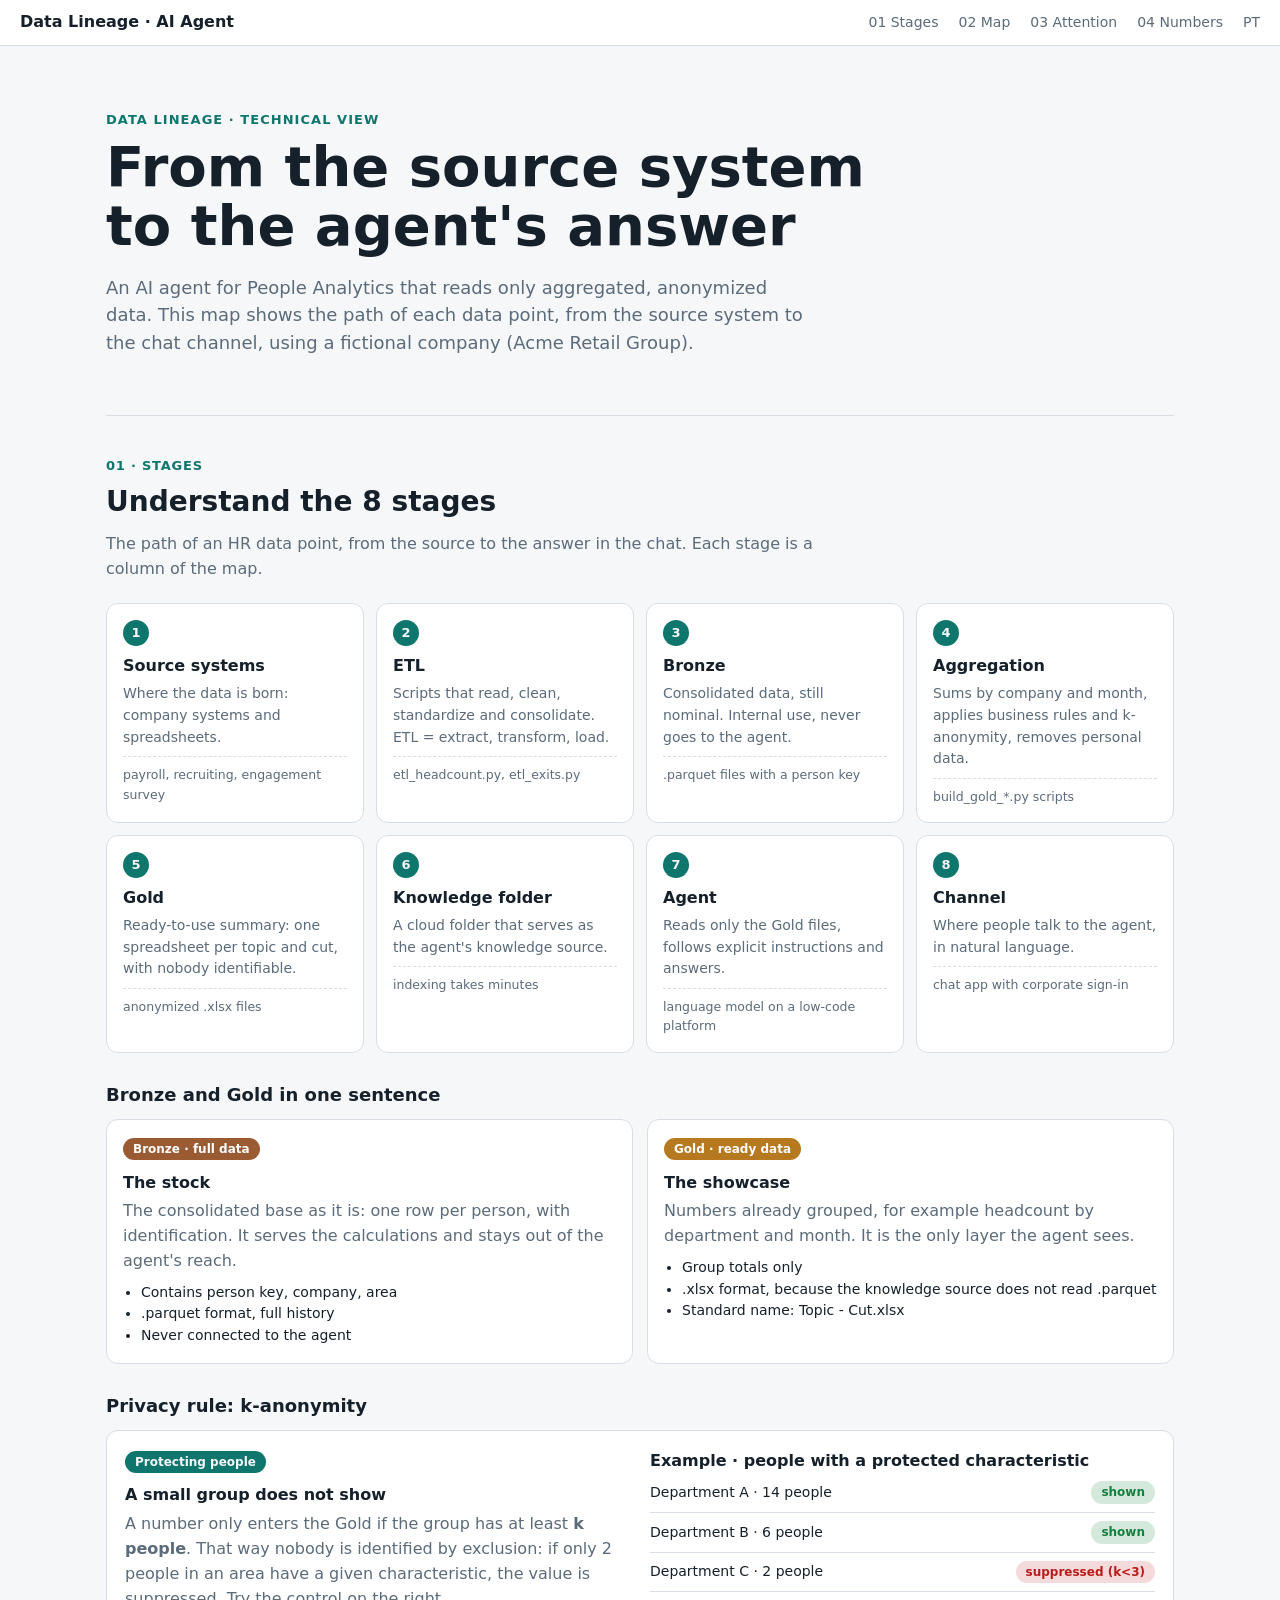
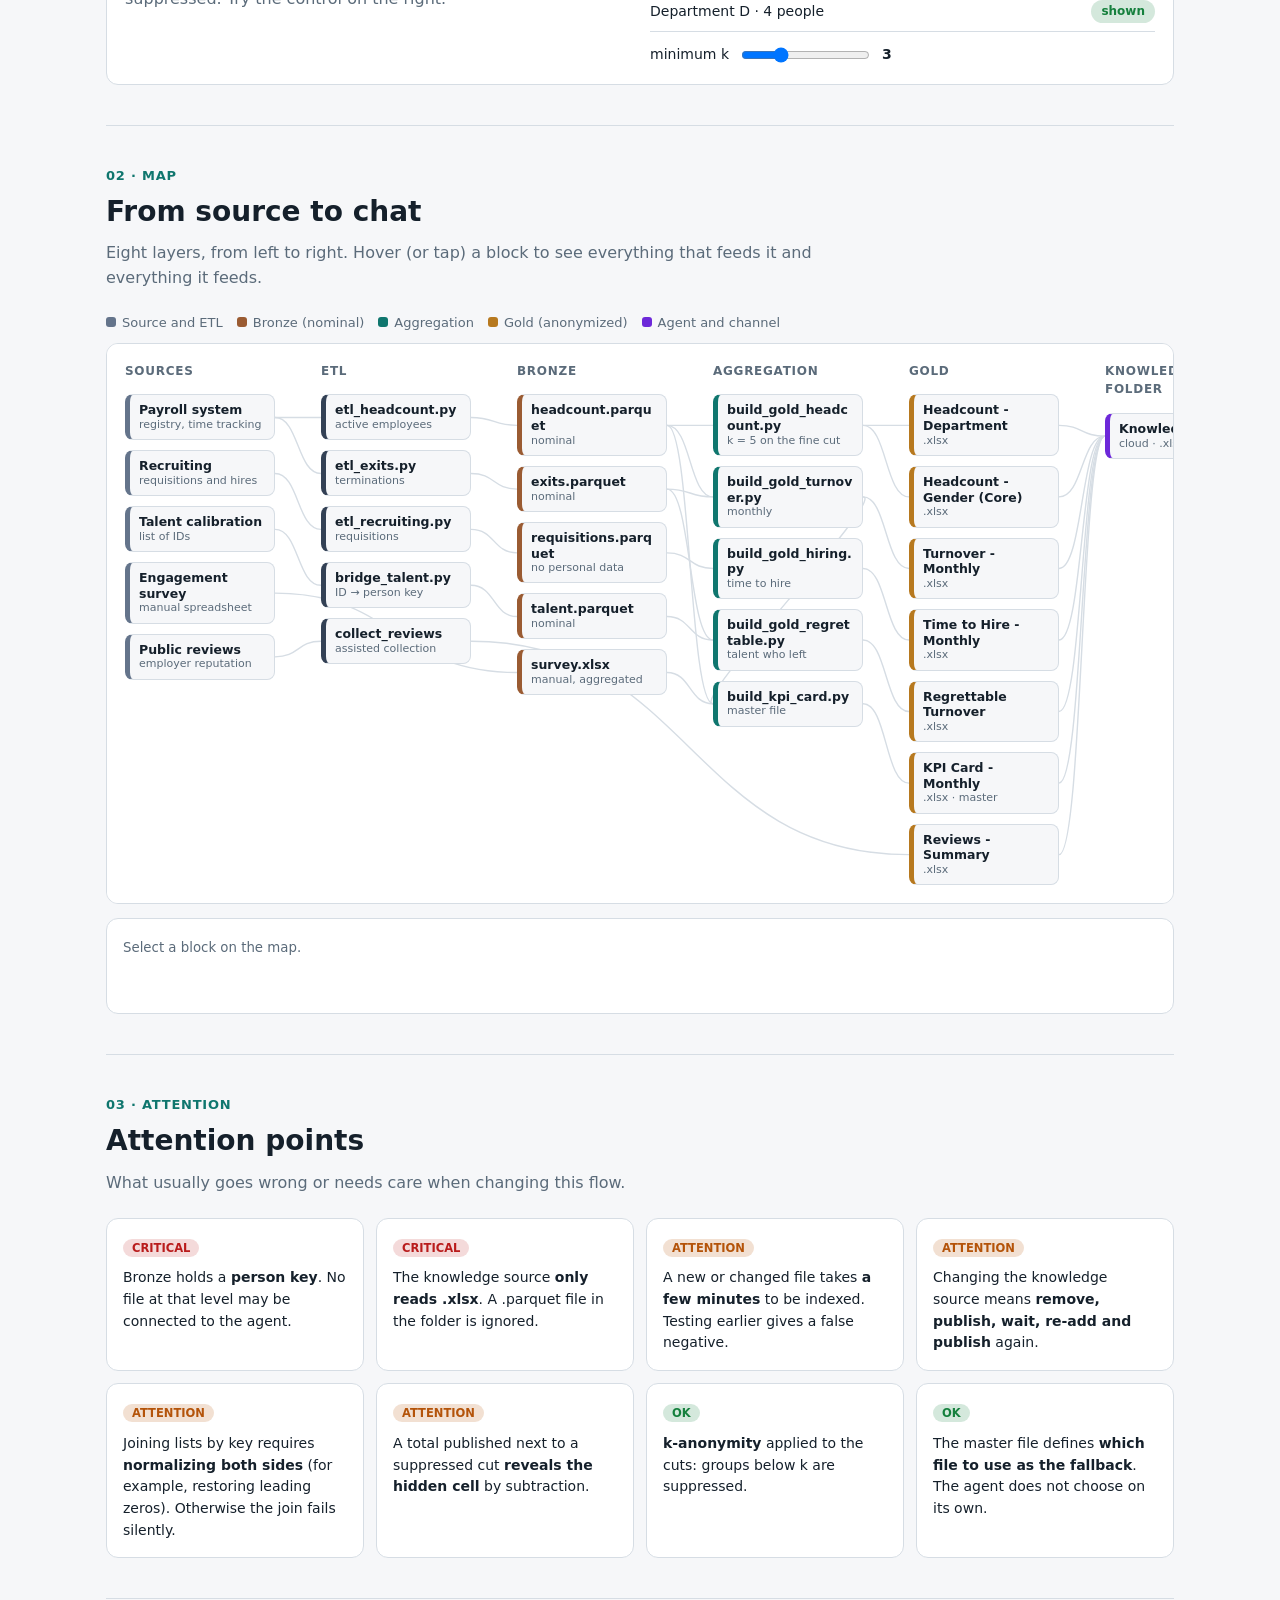
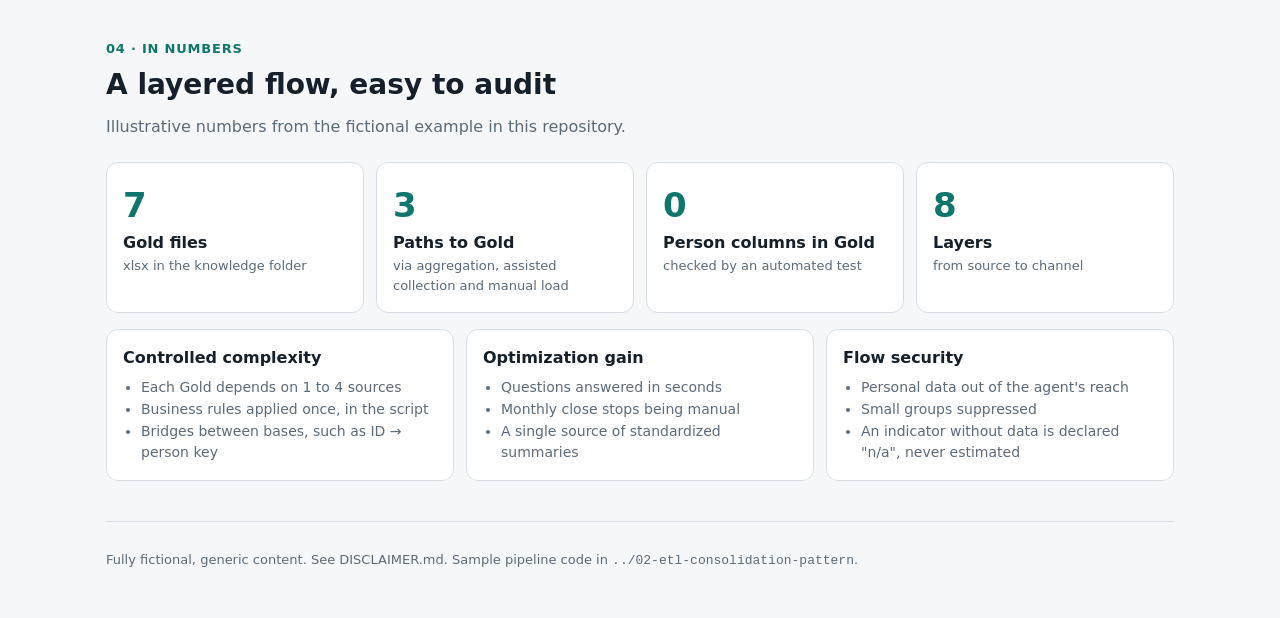
==== projects/01-ai-agent-data-lineage/index.html @ 73599c9f "Add English version: docs, map and code comments English becomes the primary language (README.md, in" ====
<!doctype html>
<html lang="en">
<head>
<meta charset="UTF-8">
<meta name="viewport" content="width=device-width,initial-scale=1">
<title>Data Lineage Map for an AI Agent</title>
<style>
:root{--bg:#f6f7f9;--fg:#15202b;--muted:#5b6b7a;--line:#d6dde4;--card:#fff;--accent:#0f766e;
--src:#64748b;--etl:#334155;--bronze:#9a5b32;--agg:#0f766e;--gold:#b7791f;--agent:#6d28d9;--warn:#b45309;--crit:#b91c1c;--ok:#15803d}
@media (prefers-color-scheme:dark){:root:not([data-theme=light]){--bg:#0e141b;--fg:#e6edf3;--muted:#9aa9b8;--line:#263341;--card:#151e28;--accent:#2dd4bf;
--src:#94a3b8;--etl:#cbd5e1;--bronze:#d9955f;--agg:#2dd4bf;--gold:#f0b84b;--agent:#a78bfa;--warn:#f59e0b;--crit:#f87171;--ok:#4ade80}}
*{box-sizing:border-box}
body{margin:0;background:var(--bg);color:var(--fg);font:16px/1.55 system-ui,-apple-system,"Segoe UI",Roboto,sans-serif}
a{color:var(--accent)}
nav{position:sticky;top:0;z-index:5;background:var(--card);border-bottom:1px solid var(--line);display:flex;gap:20px;align-items:center;padding:10px 20px;flex-wrap:wrap}
nav b{margin-right:auto}nav a{text-decoration:none;font-size:14px;color:var(--muted)}nav a:hover{color:var(--fg)}
.wrap{max-width:1100px;margin:0 auto;padding:0 16px}
header.cover{padding:64px 0 40px}
.kick{font-size:13px;letter-spacing:.08em;text-transform:uppercase;color:var(--accent);font-weight:600}
h1{font-size:clamp(34px,6vw,56px);line-height:1.05;margin:8px 0 14px}
.sub{max-width:62ch;color:var(--muted);font-size:18px}
section{padding:40px 0;border-top:1px solid var(--line)}
.label{font-size:13px;color:var(--accent);font-weight:600;letter-spacing:.06em;text-transform:uppercase}
h2{font-size:28px;margin:4px 0 8px}h3{font-size:18px;margin:28px 0 10px}
.intro{color:var(--muted);max-width:70ch;margin:0 0 22px}
.etapas{display:grid;grid-template-columns:repeat(auto-fit,minmax(230px,1fr));gap:12px}
.etp,.tier,.attn,.num,.pillar{background:var(--card);border:1px solid var(--line);border-radius:12px;padding:16px}
.etp .n{width:26px;height:26px;border-radius:50%;background:var(--accent);color:var(--bg);display:grid;place-items:center;font-weight:700;font-size:13px}
.etp h4{margin:8px 0 4px;font-size:16px}.etp p{margin:0 0 8px;font-size:14px;color:var(--muted)}
.ex{font-size:12.5px;color:var(--muted);border-top:1px dashed var(--line);padding-top:8px}
.duo{display:grid;grid-template-columns:repeat(auto-fit,minmax(300px,1fr));gap:14px}
.pill{display:inline-block;font-size:12px;font-weight:600;padding:2px 10px;border-radius:99px;color:#fff}
.bronze .pill{background:var(--bronze)}.gold .pill{background:var(--gold)}
.tier h4{margin:10px 0 4px}.tier p{margin:0 0 8px;color:var(--muted)}.tier ul{margin:0;padding-left:18px;font-size:14px}
.kanon{display:grid;grid-template-columns:repeat(auto-fit,minmax(280px,1fr));gap:20px;align-items:start;background:var(--card);border:1px solid var(--line);border-radius:12px;padding:18px}
.kdemo .r{display:flex;justify-content:space-between;align-items:center;padding:8px 0;border-bottom:1px solid var(--line);font-size:14px}
.chip{font-size:12px;font-weight:600;padding:2px 10px;border-radius:99px;background:color-mix(in srgb,var(--ok) 18%,transparent);color:var(--ok)}
.chip.no{background:color-mix(in srgb,var(--crit) 16%,transparent);color:var(--crit)}
.kdemo label{display:flex;gap:10px;align-items:center;font-size:14px;margin-top:12px}
.toolbar{display:flex;flex-wrap:wrap;gap:14px;align-items:center;font-size:13px;color:var(--muted);margin-bottom:10px}
.lg i{display:inline-block;width:10px;height:10px;border-radius:3px;margin-right:6px}
.scroller{overflow-x:auto;border:1px solid var(--line);border-radius:12px;background:var(--card)}
.stage{position:relative;display:flex;gap:46px;padding:18px;min-width:1560px}
#wires{position:absolute;left:0;top:0;pointer-events:none}
.col{position:relative;z-index:1;width:150px;display:flex;flex-direction:column;gap:10px}
.col h5{margin:0 0 4px;font-size:12px;letter-spacing:.06em;text-transform:uppercase;color:var(--muted)}
.node{all:unset;box-sizing:border-box;cursor:pointer;display:block;background:var(--bg);border:1.5px solid var(--line);border-left:5px solid var(--c,var(--src));border-radius:8px;padding:7px 9px;width:100%}
.node b{display:block;font-size:12.5px;line-height:1.25;word-break:break-word}
.node span{display:block;font-size:11px;color:var(--muted);line-height:1.3}
.node:focus-visible{outline:2px solid var(--accent)}
.node.src{--c:var(--src)}.node.etl{--c:var(--etl)}.node.bronze{--c:var(--bronze)}.node.agg,.node.gold{--c:var(--agg)}.node.gold{--c:var(--gold)}.node.agent{--c:var(--agent)}
.node.dim{opacity:.25}.node.on{border-color:var(--c);box-shadow:0 0 0 2px color-mix(in srgb,var(--c) 30%,transparent)}
.wire{fill:none;stroke:var(--line);stroke-width:1.4}
.wire.on{stroke:var(--accent);stroke-width:2.2}.wire.dim{opacity:.15}
#detail{margin-top:14px;background:var(--card);border:1px solid var(--line);border-radius:12px;padding:16px;min-height:96px}
#detail h4{margin:0 0 4px}#detail p{margin:0 0 6px;color:var(--muted)}#detail small{color:var(--muted)}
.grid-attn{display:grid;grid-template-columns:repeat(auto-fit,minmax(250px,1fr));gap:12px}
.tagpill{font-size:11.5px;font-weight:700;padding:2px 9px;border-radius:99px;text-transform:uppercase}
.critico{background:color-mix(in srgb,var(--crit) 16%,transparent);color:var(--crit)}
.atencao{background:color-mix(in srgb,var(--warn) 18%,transparent);color:var(--warn)}
.ok{background:color-mix(in srgb,var(--ok) 18%,transparent);color:var(--ok)}
.attn p{margin:8px 0 0;font-size:14px}
.nums{display:grid;grid-template-columns:repeat(auto-fit,minmax(180px,1fr));gap:12px;margin-bottom:16px}
.num .v{font-size:34px;font-weight:700;color:var(--accent)}.num .k{font-weight:600}.num .s{font-size:13px;color:var(--muted)}
.pillars{display:grid;grid-template-columns:repeat(auto-fit,minmax(260px,1fr));gap:12px}
.pillar h4{margin:0 0 6px}.pillar ul{margin:0;padding-left:18px;font-size:14px;color:var(--muted)}
footer{padding:28px 0 48px;color:var(--muted);font-size:13px;border-top:1px solid var(--line)}
</style>
</head>
<body>
<nav><b>Data Lineage · AI Agent</b><a href="#etapas">01 Stages</a><a href="#mapa">02 Map</a><a href="#atencao">03 Attention</a><a href="#numeros">04 Numbers</a><a href="index.pt-BR.html" hreflang="pt-BR">PT</a></nav>
<div class="wrap">
<header class="cover">
  <div class="kick">Data lineage · technical view</div>
  <h1>From the source system<br>to the agent's answer</h1>
  <p class="sub">An AI agent for People Analytics that reads only aggregated, anonymized data. This map shows the path of each data point, from the source system to the chat channel, using a fictional company (Acme Retail Group).</p>
</header>

<section id="etapas">
  <div class="label">01 · Stages</div>
  <h2>Understand the 8 stages</h2>
  <p class="intro">The path of an HR data point, from the source to the answer in the chat. Each stage is a column of the map.</p>
  <div class="etapas">
    <div class="etp"><div class="n">1</div><h4>Source systems</h4><p>Where the data is born: company systems and spreadsheets.</p><div class="ex">payroll, recruiting, engagement survey</div></div>
    <div class="etp"><div class="n">2</div><h4>ETL</h4><p>Scripts that read, clean, standardize and consolidate. ETL = extract, transform, load.</p><div class="ex">etl_headcount.py, etl_exits.py</div></div>
    <div class="etp"><div class="n">3</div><h4>Bronze</h4><p>Consolidated data, still nominal. Internal use, never goes to the agent.</p><div class="ex">.parquet files with a person key</div></div>
    <div class="etp"><div class="n">4</div><h4>Aggregation</h4><p>Sums by company and month, applies business rules and k-anonymity, removes personal data.</p><div class="ex">build_gold_*.py scripts</div></div>
    <div class="etp"><div class="n">5</div><h4>Gold</h4><p>Ready-to-use summary: one spreadsheet per topic and cut, with nobody identifiable.</p><div class="ex">anonymized .xlsx files</div></div>
    <div class="etp"><div class="n">6</div><h4>Knowledge folder</h4><p>A cloud folder that serves as the agent's knowledge source.</p><div class="ex">indexing takes minutes</div></div>
    <div class="etp"><div class="n">7</div><h4>Agent</h4><p>Reads only the Gold files, follows explicit instructions and answers.</p><div class="ex">language model on a low-code platform</div></div>
    <div class="etp"><div class="n">8</div><h4>Channel</h4><p>Where people talk to the agent, in natural language.</p><div class="ex">chat app with corporate sign-in</div></div>
  </div>

  <h3>Bronze and Gold in one sentence</h3>
  <div class="duo">
    <div class="tier bronze"><span class="pill">Bronze · full data</span><h4>The stock</h4><p>The consolidated base as it is: one row per person, with identification. It serves the calculations and stays out of the agent's reach.</p><ul><li>Contains person key, company, area</li><li>.parquet format, full history</li><li>Never connected to the agent</li></ul></div>
    <div class="tier gold"><span class="pill">Gold · ready data</span><h4>The showcase</h4><p>Numbers already grouped, for example headcount by department and month. It is the only layer the agent sees.</p><ul><li>Group totals only</li><li>.xlsx format, because the knowledge source does not read .parquet</li><li>Standard name: Topic - Cut.xlsx</li></ul></div>
  </div>

  <h3>Privacy rule: k-anonymity</h3>
  <div class="kanon">
    <div><span class="pill" style="background:var(--accent);color:var(--bg)">Protecting people</span><h4 style="margin:10px 0 4px">A small group does not show</h4>
      <p style="margin:0;color:var(--muted)">A number only enters the Gold if the group has at least <b>k people</b>. That way nobody is identified by exclusion: if only 2 people in an area have a given characteristic, the value is suppressed. Try the control on the right.</p></div>
    <div class="kdemo" id="kdemo"></div>
  </div>
</section>

<section id="mapa">
  <div class="label">02 · Map</div>
  <h2>From source to chat</h2>
  <p class="intro">Eight layers, from left to right. Hover (or tap) a block to see everything that feeds it and everything it feeds.</p>
  <div class="toolbar">
    <span class="lg"><i style="background:var(--src)"></i>Source and ETL</span>
    <span class="lg"><i style="background:var(--bronze)"></i>Bronze (nominal)</span>
    <span class="lg"><i style="background:var(--agg)"></i>Aggregation</span>
    <span class="lg"><i style="background:var(--gold)"></i>Gold (anonymized)</span>
    <span class="lg"><i style="background:var(--agent)"></i>Agent and channel</span>
  </div>
  <div class="scroller"><div class="stage" id="stage"><svg id="wires"></svg></div></div>
  <div id="detail"><small>Select a block on the map.</small></div>
</section>

<section id="atencao">
  <div class="label">03 · Attention</div>
  <h2>Attention points</h2>
  <p class="intro">What usually goes wrong or needs care when changing this flow.</p>
  <div class="grid-attn">
    <div class="attn"><span class="tagpill critico">Critical</span><p>Bronze holds a <b>person key</b>. No file at that level may be connected to the agent.</p></div>
    <div class="attn"><span class="tagpill critico">Critical</span><p>The knowledge source <b>only reads .xlsx</b>. A .parquet file in the folder is ignored.</p></div>
    <div class="attn"><span class="tagpill atencao">Attention</span><p>A new or changed file takes <b>a few minutes</b> to be indexed. Testing earlier gives a false negative.</p></div>
    <div class="attn"><span class="tagpill atencao">Attention</span><p>Changing the knowledge source means <b>remove, publish, wait, re-add and publish</b> again.</p></div>
    <div class="attn"><span class="tagpill atencao">Attention</span><p>Joining lists by key requires <b>normalizing both sides</b> (for example, restoring leading zeros). Otherwise the join fails silently.</p></div>
    <div class="attn"><span class="tagpill atencao">Attention</span><p>A total published next to a suppressed cut <b>reveals the hidden cell</b> by subtraction.</p></div>
    <div class="attn"><span class="tagpill ok">OK</span><p><b>k-anonymity</b> applied to the cuts: groups below k are suppressed.</p></div>
    <div class="attn"><span class="tagpill ok">OK</span><p>The master file defines <b>which file to use as the fallback</b>. The agent does not choose on its own.</p></div>
  </div>
</section>

<section id="numeros">
  <div class="label">04 · In numbers</div>
  <h2>A layered flow, easy to audit</h2>
  <p class="intro">Illustrative numbers from the fictional example in this repository.</p>
  <div class="nums">
    <div class="num"><div class="v">7</div><div class="k">Gold files</div><div class="s">xlsx in the knowledge folder</div></div>
    <div class="num"><div class="v">3</div><div class="k">Paths to Gold</div><div class="s">via aggregation, assisted collection and manual load</div></div>
    <div class="num"><div class="v">0</div><div class="k">Person columns in Gold</div><div class="s">checked by an automated test</div></div>
    <div class="num"><div class="v">8</div><div class="k">Layers</div><div class="s">from source to channel</div></div>
  </div>
  <div class="pillars">
    <div class="pillar"><h4>Controlled complexity</h4><ul><li>Each Gold depends on 1 to 4 sources</li><li>Business rules applied once, in the script</li><li>Bridges between bases, such as ID → person key</li></ul></div>
    <div class="pillar"><h4>Optimization gain</h4><ul><li>Questions answered in seconds</li><li>Monthly close stops being manual</li><li>A single source of standardized summaries</li></ul></div>
    <div class="pillar"><h4>Flow security</h4><ul><li>Personal data out of the agent's reach</li><li>Small groups suppressed</li><li>An indicator without data is declared "n/a", never estimated</li></ul></div>
  </div>
</section>

<footer>Fully fictional, generic content. See DISCLAIMER.md. Sample pipeline code in <code>../02-etl-consolidation-pattern</code>.</footer>
</div>

<script>
const DATA={
cols:["Sources","ETL","Bronze","Aggregation","Gold","Knowledge folder","Agent","Channel"],
nodes:[
{id:"payroll",col:0,kind:"src",title:"Payroll system",sub:"registry, time tracking",detail:"Employee registry and time tracking for the group's companies. Source of headcount and terminations."},
{id:"ats",col:0,kind:"src",title:"Recruiting",sub:"requisitions and hires",detail:"Requisition system. Origin of time to hire and internal movement."},
{id:"talent",col:0,kind:"src",title:"Talent calibration",sub:"list of IDs",detail:"List of high-performing people. It only carries the employee ID, with no person key, which requires a bridge."},
{id:"survey",col:0,kind:"src",title:"Engagement survey",sub:"manual spreadsheet",detail:"Result per wave, filled in by hand. Not automated yet; it enters as it is."},
{id:"reviews",col:0,kind:"src",title:"Public reviews",sub:"employer reputation",detail:"Public ratings and comments about the employer, collected monthly."},
{id:"e_hc",col:1,kind:"etl",title:"etl_headcount.py",sub:"active employees",detail:"Consolidates the monthly employee bases, normalizes text and keys, removes duplicates."},
{id:"e_ex",col:1,kind:"etl",title:"etl_exits.py",sub:"terminations",detail:"Consolidates cumulative termination reports. Deduplicates by person and date."},
{id:"e_rq",col:1,kind:"etl",title:"etl_recruiting.py",sub:"requisitions",detail:"Consolidates requisitions and calculates days between opening and closing."},
{id:"e_tl",col:1,kind:"etl",title:"bridge_talent.py",sub:"ID → person key",detail:"Links the talent list to the registry by employee ID. Records how many IDs had no match."},
{id:"e_rev",col:1,kind:"etl",title:"collect_reviews",sub:"assisted collection",detail:"Automated monthly collection of public reviews. Writes straight to Gold, since the data is already aggregated."},
{id:"b_hc",col:2,kind:"bronze",title:"headcount.parquet",sub:"nominal",detail:"One row per person and month. Contains a person key. Never connected to the agent."},
{id:"b_ex",col:2,kind:"bronze",title:"exits.parquet",sub:"nominal",detail:"One row per termination, with initiative (own or company's) and reason."},
{id:"b_rq",col:2,kind:"bronze",title:"requisitions.parquet",sub:"no personal data",detail:"One row per requisition, with opening and closing dates."},
{id:"b_tl",col:2,kind:"bronze",title:"talent.parquet",sub:"nominal",detail:"Talent list already linked to the person key by the bridge."},
{id:"b_sv",col:2,kind:"bronze",title:"survey.xlsx",sub:"manual, aggregated",detail:"Engagement spreadsheet by company and wave. No ETL: it is filled in and checked manually."},
{id:"a_hc",col:3,kind:"agg",title:"build_gold_headcount.py",sub:"k = 5 on the fine cut",detail:"Aggregates headcount by company and department and by gender. Applies k-anonymity."},
{id:"a_to",col:3,kind:"agg",title:"build_gold_turnover.py",sub:"monthly",detail:"Calculates voluntary and involuntary terminations per month, with headcount as the denominator."},
{id:"a_rq",col:3,kind:"agg",title:"build_gold_hiring.py",sub:"time to hire",detail:"Average days per calendar month of requisition closing."},
{id:"a_rt",col:3,kind:"agg",title:"build_gold_regrettable.py",sub:"talent who left",detail:"Voluntary exits of people on the talent list, over total voluntary exits."},
{id:"a_kpi",col:3,kind:"agg",title:"build_kpi_card.py",sub:"master file",detail:"Joins the indicators into a monthly card per company. An indicator without a source comes out as n/a."},
{id:"g_hc",col:4,kind:"gold",title:"Headcount - Department",sub:".xlsx",detail:"Headcount by month, company and department, with a suppression flag."},
{id:"g_gd",col:4,kind:"gold",title:"Headcount - Gender (Core)",sub:".xlsx",detail:"Percentage of women, core contracts only. It exists so the agent never uses the generic file for this question."},
{id:"g_to",col:4,kind:"gold",title:"Turnover - Monthly",sub:".xlsx",detail:"Monthly turnover per company. Months with few terminations are suppressed."},
{id:"g_tth",col:4,kind:"gold",title:"Time to Hire - Monthly",sub:".xlsx",detail:"Average days to close requisitions, by closing month."},
{id:"g_rt",col:4,kind:"gold",title:"Regrettable Turnover",sub:".xlsx",detail:"Percentage of voluntary exits that were talent."},
{id:"g_kpi",col:4,kind:"gold",title:"KPI Card - Monthly",sub:".xlsx · master",detail:"Indicator card per company. It is the file that answers 'what is this month's indicator'."},
{id:"g_rv",col:4,kind:"gold",title:"Reviews - Summary",sub:".xlsx",detail:"Summary of public reviews by month."},
{id:"ks",col:5,kind:"agent",title:"Knowledge folder",sub:"cloud · .xlsx only",detail:"Folder where the Gold files are published. Indexing is not instant."},
{id:"ag",col:6,kind:"agent",title:"Analytics assistant",sub:"reads Gold only",detail:"Follows explicit instructions: never estimate, never use market benchmarks to fill a gap, always declare 'not available'."},
{id:"ch",col:7,kind:"agent",title:"Chat app",sub:"corporate sign-in",detail:"Conversation channel. Access restricted to people with a sign-in and permission."}
],
edges:[["payroll","e_hc"],["payroll","e_ex"],["ats","e_rq"],["talent","e_tl"],["reviews","e_rev"],["survey","b_sv"],
["e_hc","b_hc"],["e_ex","b_ex"],["e_rq","b_rq"],["e_tl","b_tl"],["e_rev","g_rv"],
["b_hc","a_hc"],["b_hc","a_to"],["b_ex","a_to"],["b_rq","a_rq"],["b_ex","a_rt"],["b_tl","a_rt"],
["b_hc","a_kpi"],["b_sv","a_kpi"],["a_to","a_kpi"],
["a_hc","g_hc"],["a_hc","g_gd"],["a_to","g_to"],["a_rq","g_tth"],["a_rt","g_rt"],["a_kpi","g_kpi"],
["g_hc","ks"],["g_gd","ks"],["g_to","ks"],["g_tth","ks"],["g_rt","ks"],["g_kpi","ks"],["g_rv","ks"],
["ks","ag"],["ag","ch"]]
};
const KIND={src:"Source",etl:"ETL",bronze:"Bronze",agg:"Aggregation",gold:"Gold",agent:"Agent and channel"};
const T={none:"none",from:"Receives from:",feeds:"Feeds:",select:"Select a block on the map.",
  shown:"shown",hidden:"suppressed (k<",demoTitle:"Example · people with a protected characteristic",
  minK:"minimum k",group:"Department",people:"people"};
const stage=document.getElementById("stage"),svg=document.getElementById("wires"),detail=document.getElementById("detail");
const byId=Object.fromEntries(DATA.nodes.map(n=>[n.id,n]));
const up={},down={};
DATA.edges.forEach(([a,b])=>{(down[a]=down[a]||[]).push(b);(up[b]=up[b]||[]).push(a)});
let pinned=null;

function chain(id){const seen=new Set([id]);
  const walk=(map,s)=>(map[s]||[]).forEach(t=>{if(!seen.has(t)){seen.add(t);walk(map,t)}});
  walk(up,id);walk(down,id);return seen}

function build(){
  DATA.cols.forEach((c,i)=>{
    const col=document.createElement("div");col.className="col";
    col.innerHTML="<h5>"+c+"</h5>";
    DATA.nodes.filter(n=>n.col===i).forEach(n=>{
      const b=document.createElement("button");b.className="node "+n.kind;b.dataset.id=n.id;
      b.innerHTML="<b>"+n.title+"</b><span>"+n.sub+"</span>";
      b.addEventListener("mouseenter",()=>{if(!pinned)focus(n.id)});
      b.addEventListener("mouseleave",()=>{if(!pinned)clear()});
      b.addEventListener("click",()=>{pinned=(pinned===n.id)?null:n.id;pinned?focus(n.id):clear()});
      col.appendChild(b)});
    stage.appendChild(col)});
  wire();requestAnimationFrame(wire);window.addEventListener("load",wire);setTimeout(wire,250)}

function el(id){return stage.querySelector('[data-id="'+id+'"]')}

function wire(){
  svg.innerHTML="";const sr=stage.getBoundingClientRect();
  svg.setAttribute("width",stage.scrollWidth);svg.setAttribute("height",stage.scrollHeight);
  DATA.edges.forEach(([a,b])=>{
    const A=el(a).getBoundingClientRect(),B=el(b).getBoundingClientRect();
    const x1=A.right-sr.left,y1=A.top+A.height/2-sr.top,x2=B.left-sr.left,y2=B.top+B.height/2-sr.top;
    const dx=Math.max(24,(x2-x1)/2);
    const p=document.createElementNS("http://www.w3.org/2000/svg","path");
    p.setAttribute("d","M"+x1+" "+y1+" C"+(x1+dx)+" "+y1+" "+(x2-dx)+" "+y2+" "+x2+" "+y2);
    p.setAttribute("class","wire");p.dataset.a=a;p.dataset.b=b;svg.appendChild(p)})}

function focus(id){
  const s=chain(id);
  stage.querySelectorAll(".node").forEach(n=>{const on=s.has(n.dataset.id);n.classList.toggle("on",on);n.classList.toggle("dim",!on)});
  svg.querySelectorAll(".wire").forEach(w=>{const on=s.has(w.dataset.a)&&s.has(w.dataset.b);w.classList.toggle("on",on);w.classList.toggle("dim",!on)});
  const n=byId[id],names=l=>(l||[]).map(x=>byId[x].title).join(", ")||T.none;
  detail.innerHTML="<h4>"+n.title+" <small>· "+KIND[n.kind]+"</small></h4><p>"+n.detail+"</p><small><b>"+T.from+"</b> "+names(up[id])+" &nbsp;·&nbsp; <b>"+T.feeds+"</b> "+names(down[id])+"</small>"}

function clear(){
  stage.querySelectorAll(".node").forEach(n=>n.classList.remove("on","dim"));
  svg.querySelectorAll(".wire").forEach(w=>w.classList.remove("on","dim"));
  detail.innerHTML="<small>"+T.select+"</small>"}

/* k-anonymity demo */
const GROUPS=[["A",14],["B",6],["C",2],["D",4]];
function kdemo(){
  const box=document.getElementById("kdemo");
  box.innerHTML="<b>"+T.demoTitle+"</b>"+
   GROUPS.map(([g,n],i)=>'<div class="r"><span>'+T.group+" "+g+" · "+n+" "+T.people+'</span><span class="chip" id="kc'+i+'"></span></div>').join("")+
   '<label>'+T.minK+' <input type="range" id="kr" min="1" max="8" value="3"><b id="kv">3</b></label>';
  const upd=()=>{const k=+document.getElementById("kr").value;document.getElementById("kv").textContent=k;
    GROUPS.forEach(([g,n],i)=>{const c=document.getElementById("kc"+i);const ok=n>=k;c.textContent=ok?T.shown:T.hidden+k+")";c.className="chip"+(ok?"":" no")})};
  document.getElementById("kr").addEventListener("input",upd);upd()}

build();kdemo();
let rt;window.addEventListener("resize",()=>{clearTimeout(rt);rt=setTimeout(wire,120)});
</script>
</body>
</html>
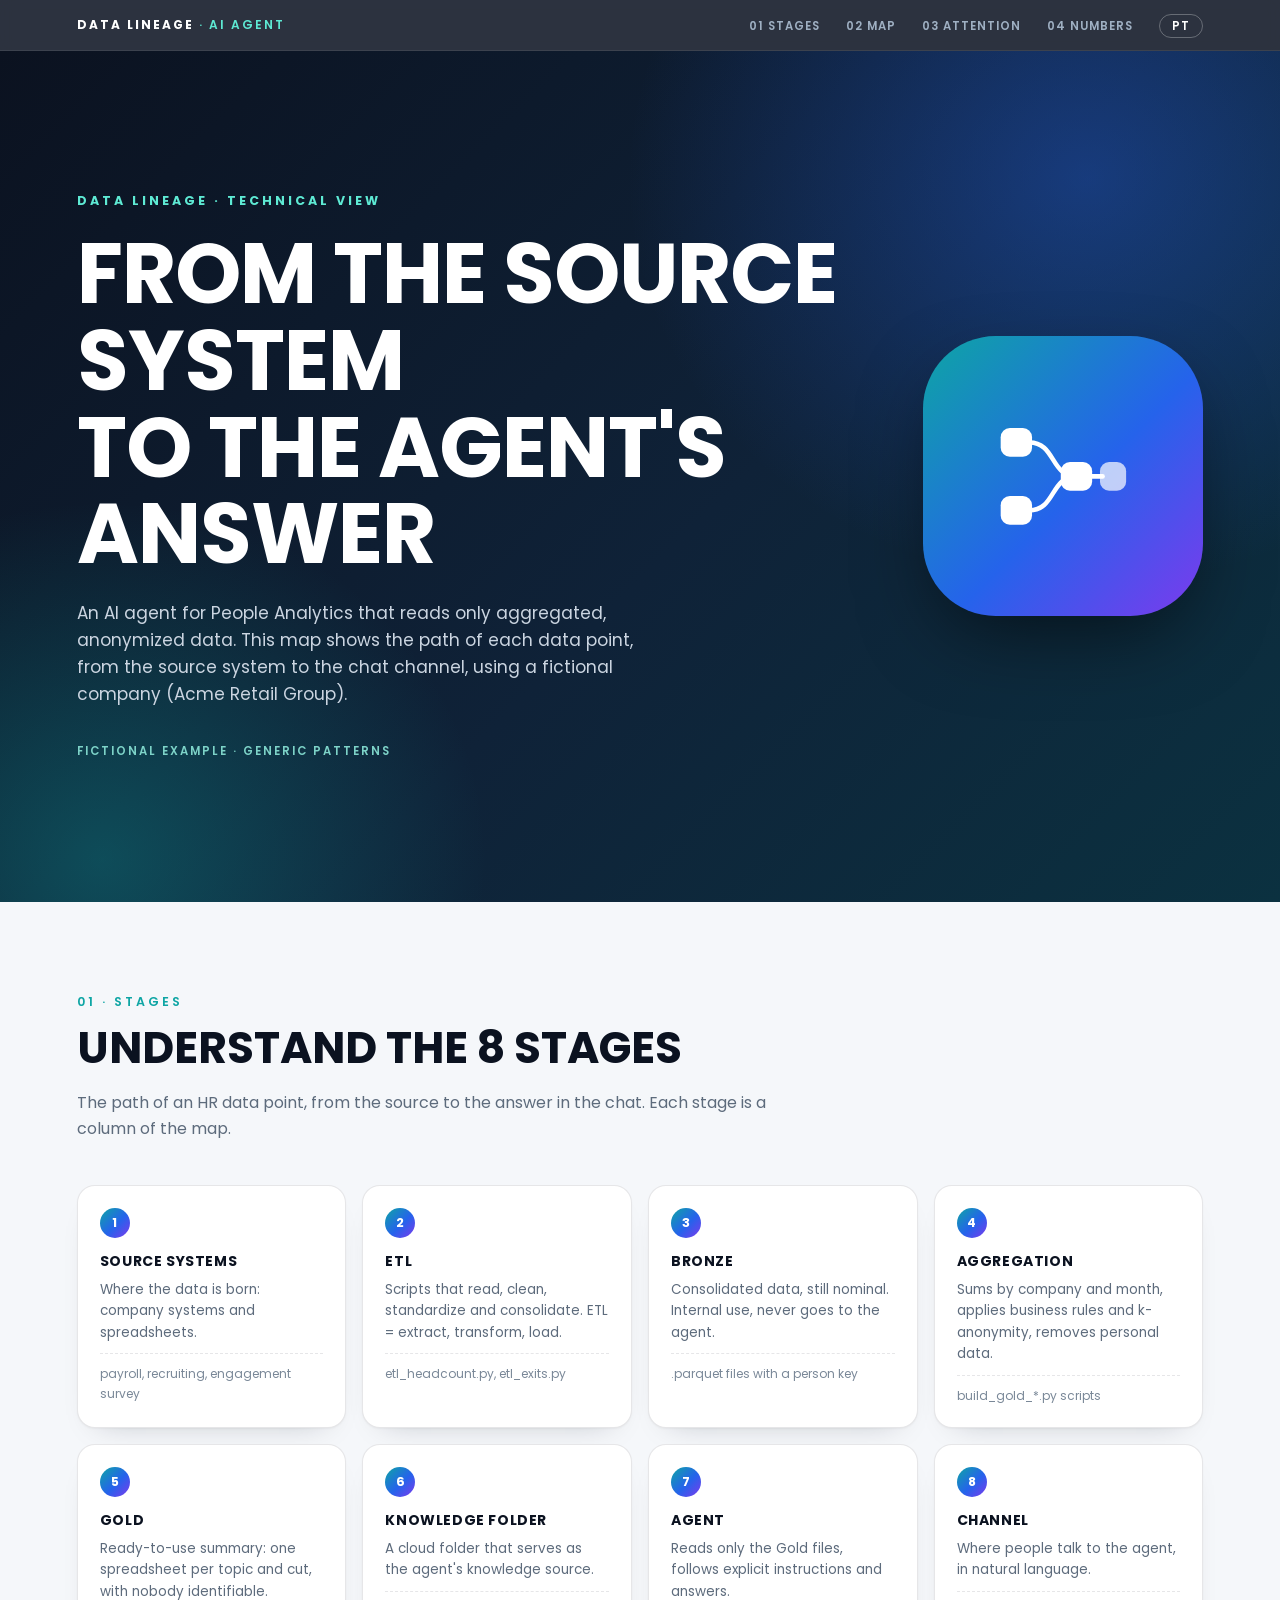
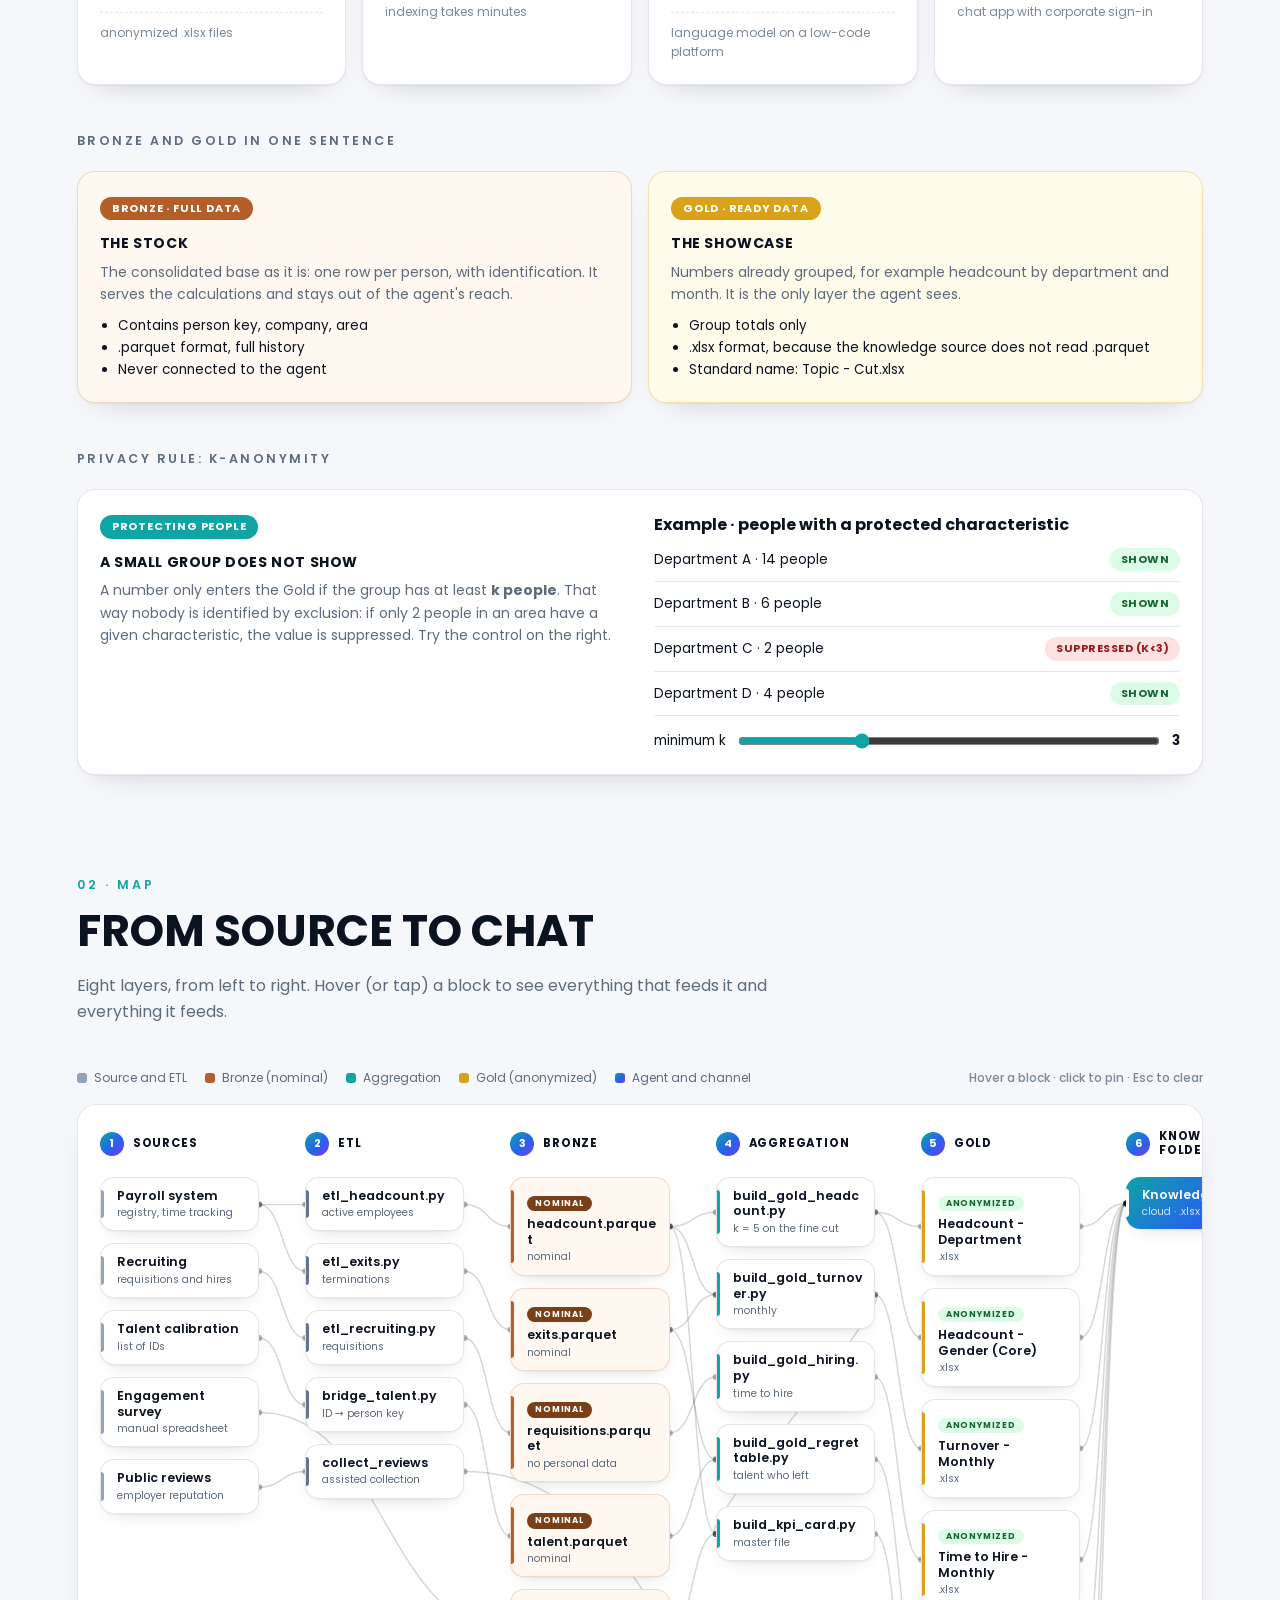
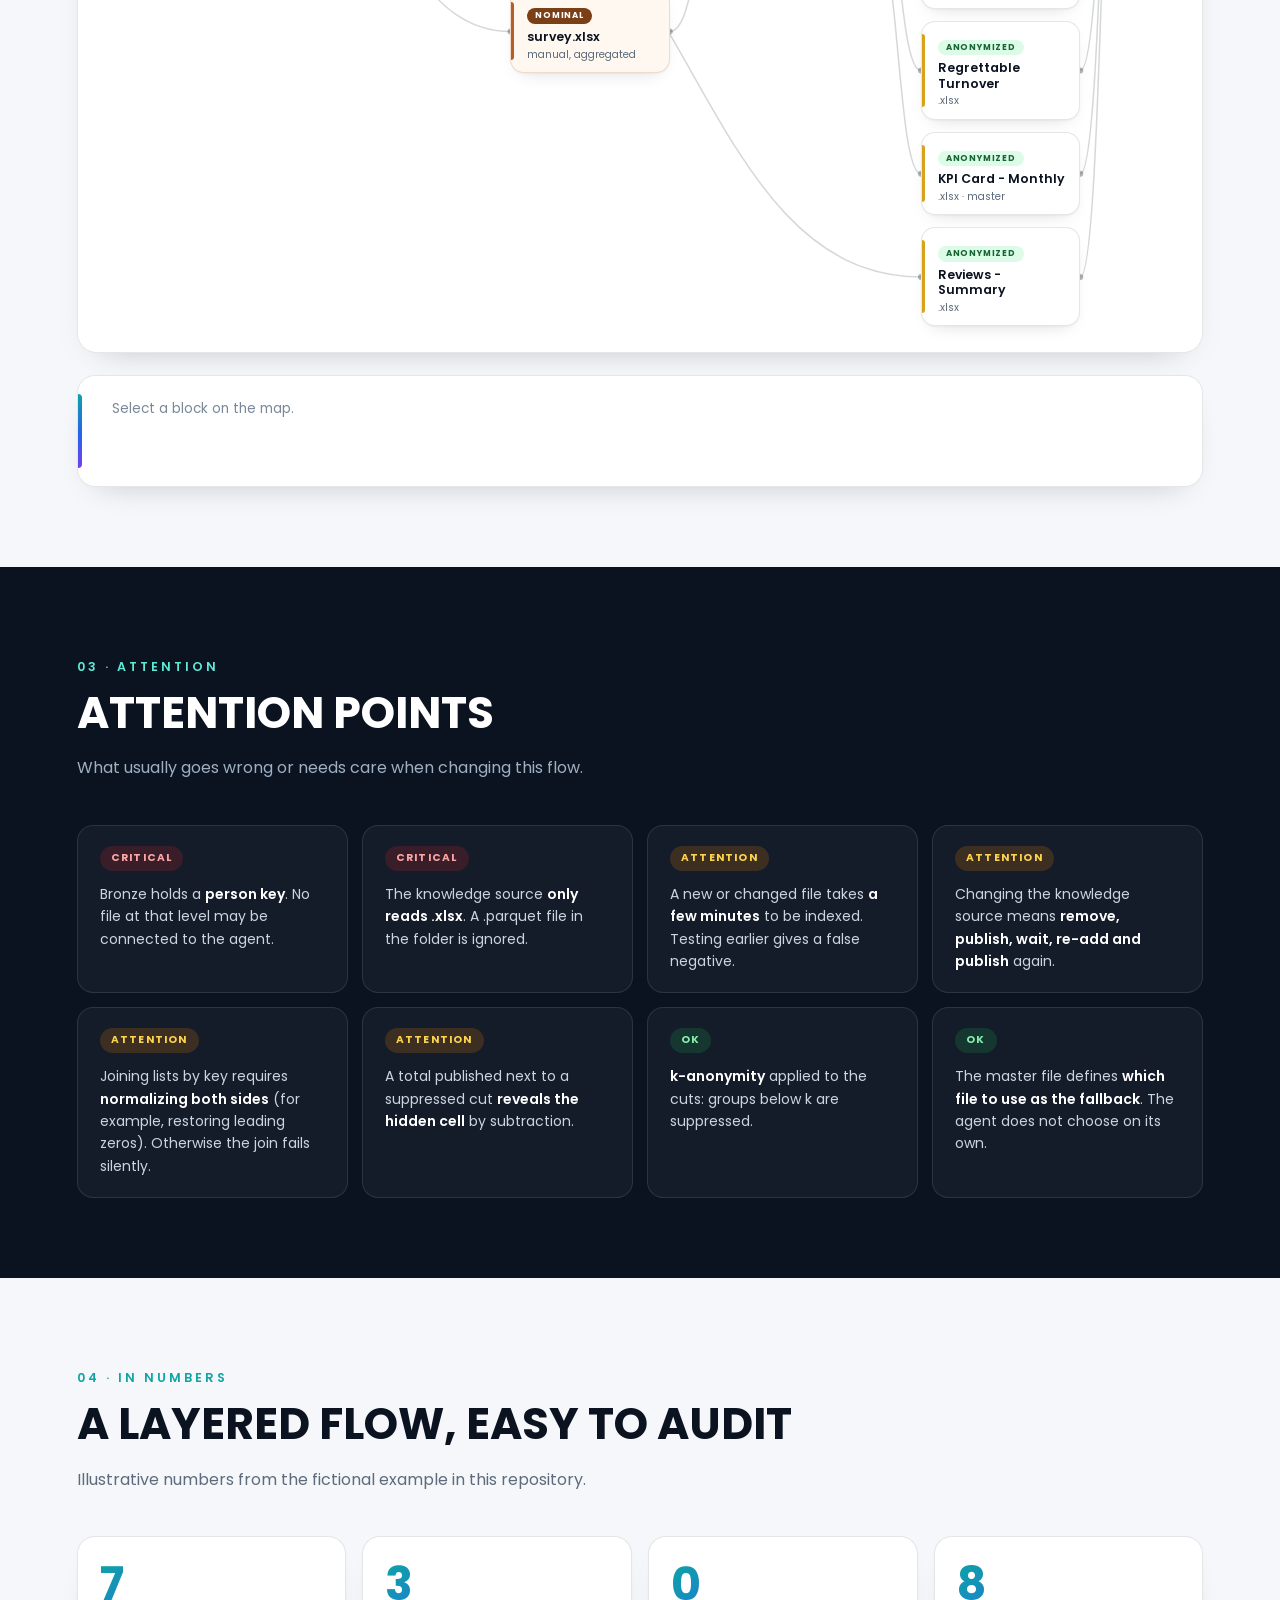
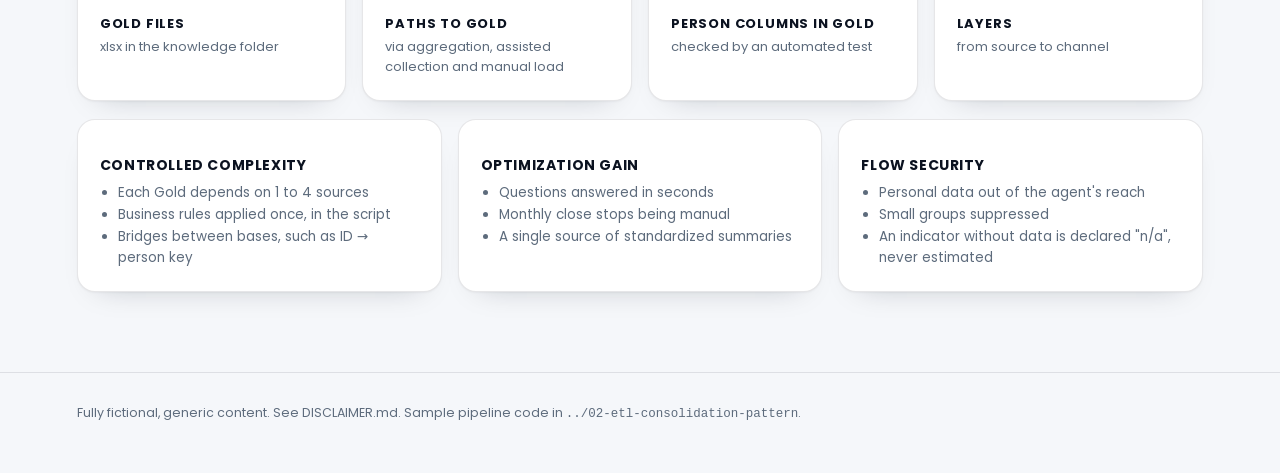
==== commit 20aa705a: "Modernize the lineage map: Poppins, uppercase titles, new layout Cover with gradient, translucent st" ====
--- a/projects/01-ai-agent-data-lineage/index.html
+++ b/projects/01-ai-agent-data-lineage/index.html
@@ -4,108 +4,63 @@
 <meta charset="UTF-8">
 <meta name="viewport" content="width=device-width,initial-scale=1">
 <title>Data Lineage Map for an AI Agent</title>
-<style>
-:root{--bg:#f6f7f9;--fg:#15202b;--muted:#5b6b7a;--line:#d6dde4;--card:#fff;--accent:#0f766e;
---src:#64748b;--etl:#334155;--bronze:#9a5b32;--agg:#0f766e;--gold:#b7791f;--agent:#6d28d9;--warn:#b45309;--crit:#b91c1c;--ok:#15803d}
-@media (prefers-color-scheme:dark){:root:not([data-theme=light]){--bg:#0e141b;--fg:#e6edf3;--muted:#9aa9b8;--line:#263341;--card:#151e28;--accent:#2dd4bf;
---src:#94a3b8;--etl:#cbd5e1;--bronze:#d9955f;--agg:#2dd4bf;--gold:#f0b84b;--agent:#a78bfa;--warn:#f59e0b;--crit:#f87171;--ok:#4ade80}}
-*{box-sizing:border-box}
-body{margin:0;background:var(--bg);color:var(--fg);font:16px/1.55 system-ui,-apple-system,"Segoe UI",Roboto,sans-serif}
-a{color:var(--accent)}
-nav{position:sticky;top:0;z-index:5;background:var(--card);border-bottom:1px solid var(--line);display:flex;gap:20px;align-items:center;padding:10px 20px;flex-wrap:wrap}
-nav b{margin-right:auto}nav a{text-decoration:none;font-size:14px;color:var(--muted)}nav a:hover{color:var(--fg)}
-.wrap{max-width:1100px;margin:0 auto;padding:0 16px}
-header.cover{padding:64px 0 40px}
-.kick{font-size:13px;letter-spacing:.08em;text-transform:uppercase;color:var(--accent);font-weight:600}
-h1{font-size:clamp(34px,6vw,56px);line-height:1.05;margin:8px 0 14px}
-.sub{max-width:62ch;color:var(--muted);font-size:18px}
-section{padding:40px 0;border-top:1px solid var(--line)}
-.label{font-size:13px;color:var(--accent);font-weight:600;letter-spacing:.06em;text-transform:uppercase}
-h2{font-size:28px;margin:4px 0 8px}h3{font-size:18px;margin:28px 0 10px}
-.intro{color:var(--muted);max-width:70ch;margin:0 0 22px}
-.etapas{display:grid;grid-template-columns:repeat(auto-fit,minmax(230px,1fr));gap:12px}
-.etp,.tier,.attn,.num,.pillar{background:var(--card);border:1px solid var(--line);border-radius:12px;padding:16px}
-.etp .n{width:26px;height:26px;border-radius:50%;background:var(--accent);color:var(--bg);display:grid;place-items:center;font-weight:700;font-size:13px}
-.etp h4{margin:8px 0 4px;font-size:16px}.etp p{margin:0 0 8px;font-size:14px;color:var(--muted)}
-.ex{font-size:12.5px;color:var(--muted);border-top:1px dashed var(--line);padding-top:8px}
-.duo{display:grid;grid-template-columns:repeat(auto-fit,minmax(300px,1fr));gap:14px}
-.pill{display:inline-block;font-size:12px;font-weight:600;padding:2px 10px;border-radius:99px;color:#fff}
-.bronze .pill{background:var(--bronze)}.gold .pill{background:var(--gold)}
-.tier h4{margin:10px 0 4px}.tier p{margin:0 0 8px;color:var(--muted)}.tier ul{margin:0;padding-left:18px;font-size:14px}
-.kanon{display:grid;grid-template-columns:repeat(auto-fit,minmax(280px,1fr));gap:20px;align-items:start;background:var(--card);border:1px solid var(--line);border-radius:12px;padding:18px}
-.kdemo .r{display:flex;justify-content:space-between;align-items:center;padding:8px 0;border-bottom:1px solid var(--line);font-size:14px}
-.chip{font-size:12px;font-weight:600;padding:2px 10px;border-radius:99px;background:color-mix(in srgb,var(--ok) 18%,transparent);color:var(--ok)}
-.chip.no{background:color-mix(in srgb,var(--crit) 16%,transparent);color:var(--crit)}
-.kdemo label{display:flex;gap:10px;align-items:center;font-size:14px;margin-top:12px}
-.toolbar{display:flex;flex-wrap:wrap;gap:14px;align-items:center;font-size:13px;color:var(--muted);margin-bottom:10px}
-.lg i{display:inline-block;width:10px;height:10px;border-radius:3px;margin-right:6px}
-.scroller{overflow-x:auto;border:1px solid var(--line);border-radius:12px;background:var(--card)}
-.stage{position:relative;display:flex;gap:46px;padding:18px;min-width:1560px}
-#wires{position:absolute;left:0;top:0;pointer-events:none}
-.col{position:relative;z-index:1;width:150px;display:flex;flex-direction:column;gap:10px}
-.col h5{margin:0 0 4px;font-size:12px;letter-spacing:.06em;text-transform:uppercase;color:var(--muted)}
-.node{all:unset;box-sizing:border-box;cursor:pointer;display:block;background:var(--bg);border:1.5px solid var(--line);border-left:5px solid var(--c,var(--src));border-radius:8px;padding:7px 9px;width:100%}
-.node b{display:block;font-size:12.5px;line-height:1.25;word-break:break-word}
-.node span{display:block;font-size:11px;color:var(--muted);line-height:1.3}
-.node:focus-visible{outline:2px solid var(--accent)}
-.node.src{--c:var(--src)}.node.etl{--c:var(--etl)}.node.bronze{--c:var(--bronze)}.node.agg,.node.gold{--c:var(--agg)}.node.gold{--c:var(--gold)}.node.agent{--c:var(--agent)}
-.node.dim{opacity:.25}.node.on{border-color:var(--c);box-shadow:0 0 0 2px color-mix(in srgb,var(--c) 30%,transparent)}
-.wire{fill:none;stroke:var(--line);stroke-width:1.4}
-.wire.on{stroke:var(--accent);stroke-width:2.2}.wire.dim{opacity:.15}
-#detail{margin-top:14px;background:var(--card);border:1px solid var(--line);border-radius:12px;padding:16px;min-height:96px}
-#detail h4{margin:0 0 4px}#detail p{margin:0 0 6px;color:var(--muted)}#detail small{color:var(--muted)}
-.grid-attn{display:grid;grid-template-columns:repeat(auto-fit,minmax(250px,1fr));gap:12px}
-.tagpill{font-size:11.5px;font-weight:700;padding:2px 9px;border-radius:99px;text-transform:uppercase}
-.critico{background:color-mix(in srgb,var(--crit) 16%,transparent);color:var(--crit)}
-.atencao{background:color-mix(in srgb,var(--warn) 18%,transparent);color:var(--warn)}
-.ok{background:color-mix(in srgb,var(--ok) 18%,transparent);color:var(--ok)}
-.attn p{margin:8px 0 0;font-size:14px}
-.nums{display:grid;grid-template-columns:repeat(auto-fit,minmax(180px,1fr));gap:12px;margin-bottom:16px}
-.num .v{font-size:34px;font-weight:700;color:var(--accent)}.num .k{font-weight:600}.num .s{font-size:13px;color:var(--muted)}
-.pillars{display:grid;grid-template-columns:repeat(auto-fit,minmax(260px,1fr));gap:12px}
-.pillar h4{margin:0 0 6px}.pillar ul{margin:0;padding-left:18px;font-size:14px;color:var(--muted)}
-footer{padding:28px 0 48px;color:var(--muted);font-size:13px;border-top:1px solid var(--line)}
-</style>
+<meta name="description" content="Interactive map of the data lineage of an AI agent for People Analytics, with a fictional company.">
+<script>document.documentElement.className+=" js"</script>
+<link rel="preconnect" href="https://fonts.googleapis.com"><link rel="preconnect" href="https://fonts.gstatic.com" crossorigin>
+<link rel="stylesheet" href="https://fonts.googleapis.com/css2?family=Poppins:wght@300;400;500;600;700&display=swap" media="print" onload="this.media='all'"><noscript><link rel="stylesheet" href="https://fonts.googleapis.com/css2?family=Poppins:wght@300;400;500;600;700&display=swap"></noscript>
+<link rel="stylesheet" href="assets/style.css">
 </head>
 <body>
-<nav><b>Data Lineage · AI Agent</b><a href="#etapas">01 Stages</a><a href="#mapa">02 Map</a><a href="#atencao">03 Attention</a><a href="#numeros">04 Numbers</a><a href="index.pt-BR.html" hreflang="pt-BR">PT</a></nav>
-<div class="wrap">
+<nav>
+  <div class="brand">Data Lineage <span>· AI Agent</span></div>
+  <ul>
+    <li><a href="#etapas">01 Stages</a></li><li><a href="#mapa">02 Map</a></li><li><a href="#atencao">03 Attention</a></li><li><a href="#numeros">04 Numbers</a></li>
+    <li><a class="lang" href="index.pt-BR.html" hreflang="pt-BR">PT</a></li>
+  </ul>
+</nav>
+
 <header class="cover">
-  <div class="kick">Data lineage · technical view</div>
-  <h1>From the source system<br>to the agent's answer</h1>
-  <p class="sub">An AI agent for People Analytics that reads only aggregated, anonymized data. This map shows the path of each data point, from the source system to the chat channel, using a fictional company (Acme Retail Group).</p>
+  <div>
+    <div class="kick">Data lineage · technical view</div>
+    <h1>From the source system<br>to the agent's answer</h1>
+    <p class="sub">An AI agent for People Analytics that reads only aggregated, anonymized data. This map shows the path of each data point, from the source system to the chat channel, using a fictional company (Acme Retail Group).</p>
+    <div class="meta">Fictional example · generic patterns</div>
+  </div>
+  <div class="appicon" aria-hidden="true">
+    <svg viewBox="0 0 120 120" width="56%"><g fill="none" stroke="#fff" stroke-width="3.5" stroke-linecap="round"><path d="M34 34C54 34 50 60 70 60"/><path d="M34 86C54 86 50 60 70 60"/><path d="M70 60H90"/></g><g fill="#fff"><rect x="12" y="23" width="24" height="22" rx="7"/><rect x="12" y="75" width="24" height="22" rx="7"/><rect x="58" y="49" width="24" height="22" rx="7"/><rect x="88" y="49" width="20" height="22" rx="7" opacity=".7"/></g></svg>
+  </div>
 </header>
 
-<section id="etapas">
+<section class="sl" id="etapas">
   <div class="label">01 · Stages</div>
   <h2>Understand the 8 stages</h2>
   <p class="intro">The path of an HR data point, from the source to the answer in the chat. Each stage is a column of the map.</p>
   <div class="etapas">
-    <div class="etp"><div class="n">1</div><h4>Source systems</h4><p>Where the data is born: company systems and spreadsheets.</p><div class="ex">payroll, recruiting, engagement survey</div></div>
-    <div class="etp"><div class="n">2</div><h4>ETL</h4><p>Scripts that read, clean, standardize and consolidate. ETL = extract, transform, load.</p><div class="ex">etl_headcount.py, etl_exits.py</div></div>
-    <div class="etp"><div class="n">3</div><h4>Bronze</h4><p>Consolidated data, still nominal. Internal use, never goes to the agent.</p><div class="ex">.parquet files with a person key</div></div>
-    <div class="etp"><div class="n">4</div><h4>Aggregation</h4><p>Sums by company and month, applies business rules and k-anonymity, removes personal data.</p><div class="ex">build_gold_*.py scripts</div></div>
-    <div class="etp"><div class="n">5</div><h4>Gold</h4><p>Ready-to-use summary: one spreadsheet per topic and cut, with nobody identifiable.</p><div class="ex">anonymized .xlsx files</div></div>
-    <div class="etp"><div class="n">6</div><h4>Knowledge folder</h4><p>A cloud folder that serves as the agent's knowledge source.</p><div class="ex">indexing takes minutes</div></div>
-    <div class="etp"><div class="n">7</div><h4>Agent</h4><p>Reads only the Gold files, follows explicit instructions and answers.</p><div class="ex">language model on a low-code platform</div></div>
-    <div class="etp"><div class="n">8</div><h4>Channel</h4><p>Where people talk to the agent, in natural language.</p><div class="ex">chat app with corporate sign-in</div></div>
+    <div class="etp rv"><div class="n">1</div><h4>Source systems</h4><p>Where the data is born: company systems and spreadsheets.</p><div class="ex">payroll, recruiting, engagement survey</div></div>
+    <div class="etp rv"><div class="n">2</div><h4>ETL</h4><p>Scripts that read, clean, standardize and consolidate. ETL = extract, transform, load.</p><div class="ex">etl_headcount.py, etl_exits.py</div></div>
+    <div class="etp rv"><div class="n">3</div><h4>Bronze</h4><p>Consolidated data, still nominal. Internal use, never goes to the agent.</p><div class="ex">.parquet files with a person key</div></div>
+    <div class="etp rv"><div class="n">4</div><h4>Aggregation</h4><p>Sums by company and month, applies business rules and k-anonymity, removes personal data.</p><div class="ex">build_gold_*.py scripts</div></div>
+    <div class="etp rv"><div class="n">5</div><h4>Gold</h4><p>Ready-to-use summary: one spreadsheet per topic and cut, with nobody identifiable.</p><div class="ex">anonymized .xlsx files</div></div>
+    <div class="etp rv"><div class="n">6</div><h4>Knowledge folder</h4><p>A cloud folder that serves as the agent's knowledge source.</p><div class="ex">indexing takes minutes</div></div>
+    <div class="etp rv"><div class="n">7</div><h4>Agent</h4><p>Reads only the Gold files, follows explicit instructions and answers.</p><div class="ex">language model on a low-code platform</div></div>
+    <div class="etp rv"><div class="n">8</div><h4>Channel</h4><p>Where people talk to the agent, in natural language.</p><div class="ex">chat app with corporate sign-in</div></div>
   </div>
 
-  <h3>Bronze and Gold in one sentence</h3>
+  <h3 class="subhead">Bronze and Gold in one sentence</h3>
   <div class="duo">
-    <div class="tier bronze"><span class="pill">Bronze · full data</span><h4>The stock</h4><p>The consolidated base as it is: one row per person, with identification. It serves the calculations and stays out of the agent's reach.</p><ul><li>Contains person key, company, area</li><li>.parquet format, full history</li><li>Never connected to the agent</li></ul></div>
-    <div class="tier gold"><span class="pill">Gold · ready data</span><h4>The showcase</h4><p>Numbers already grouped, for example headcount by department and month. It is the only layer the agent sees.</p><ul><li>Group totals only</li><li>.xlsx format, because the knowledge source does not read .parquet</li><li>Standard name: Topic - Cut.xlsx</li></ul></div>
+    <div class="tier bronze rv"><span class="pill">Bronze · full data</span><h4>The stock</h4><p>The consolidated base as it is: one row per person, with identification. It serves the calculations and stays out of the agent's reach.</p><ul><li>Contains person key, company, area</li><li>.parquet format, full history</li><li>Never connected to the agent</li></ul></div>
+    <div class="tier gold rv"><span class="pill">Gold · ready data</span><h4>The showcase</h4><p>Numbers already grouped, for example headcount by department and month. It is the only layer the agent sees.</p><ul><li>Group totals only</li><li>.xlsx format, because the knowledge source does not read .parquet</li><li>Standard name: Topic - Cut.xlsx</li></ul></div>
   </div>
 
-  <h3>Privacy rule: k-anonymity</h3>
-  <div class="kanon">
-    <div><span class="pill" style="background:var(--accent);color:var(--bg)">Protecting people</span><h4 style="margin:10px 0 4px">A small group does not show</h4>
-      <p style="margin:0;color:var(--muted)">A number only enters the Gold if the group has at least <b>k people</b>. That way nobody is identified by exclusion: if only 2 people in an area have a given characteristic, the value is suppressed. Try the control on the right.</p></div>
+  <h3 class="subhead">Privacy rule: k-anonymity</h3>
+  <div class="kanon rv">
+    <div><span class="pill">Protecting people</span><h4 style="margin:12px 0 6px;font-size:14px;text-transform:uppercase;letter-spacing:.6px">A small group does not show</h4>
+      <p>A number only enters the Gold if the group has at least <b>k people</b>. That way nobody is identified by exclusion: if only 2 people in an area have a given characteristic, the value is suppressed. Try the control on the right.</p></div>
     <div class="kdemo" id="kdemo"></div>
   </div>
 </section>
 
-<section id="mapa">
+<section class="sl" id="mapa" style="padding-top:20px">
   <div class="label">02 · Map</div>
   <h2>From source to chat</h2>
   <p class="intro">Eight layers, from left to right. Hover (or tap) a block to see everything that feeds it and everything it feeds.</p>
@@ -114,47 +69,47 @@
     <span class="lg"><i style="background:var(--bronze)"></i>Bronze (nominal)</span>
     <span class="lg"><i style="background:var(--agg)"></i>Aggregation</span>
     <span class="lg"><i style="background:var(--gold)"></i>Gold (anonymized)</span>
-    <span class="lg"><i style="background:var(--agent)"></i>Agent and channel</span>
+    <span class="lg"><i style="background:var(--grad)"></i>Agent and channel</span>
+    <span class="hint">Hover a block · click to pin · Esc to clear</span>
   </div>
   <div class="scroller"><div class="stage" id="stage"><svg id="wires"></svg></div></div>
-  <div id="detail"><small>Select a block on the map.</small></div>
+  <div id="detail"></div>
 </section>
 
-<section id="atencao">
+<section class="sd" id="atencao">
   <div class="label">03 · Attention</div>
   <h2>Attention points</h2>
   <p class="intro">What usually goes wrong or needs care when changing this flow.</p>
   <div class="grid-attn">
-    <div class="attn"><span class="tagpill critico">Critical</span><p>Bronze holds a <b>person key</b>. No file at that level may be connected to the agent.</p></div>
-    <div class="attn"><span class="tagpill critico">Critical</span><p>The knowledge source <b>only reads .xlsx</b>. A .parquet file in the folder is ignored.</p></div>
-    <div class="attn"><span class="tagpill atencao">Attention</span><p>A new or changed file takes <b>a few minutes</b> to be indexed. Testing earlier gives a false negative.</p></div>
-    <div class="attn"><span class="tagpill atencao">Attention</span><p>Changing the knowledge source means <b>remove, publish, wait, re-add and publish</b> again.</p></div>
-    <div class="attn"><span class="tagpill atencao">Attention</span><p>Joining lists by key requires <b>normalizing both sides</b> (for example, restoring leading zeros). Otherwise the join fails silently.</p></div>
-    <div class="attn"><span class="tagpill atencao">Attention</span><p>A total published next to a suppressed cut <b>reveals the hidden cell</b> by subtraction.</p></div>
-    <div class="attn"><span class="tagpill ok">OK</span><p><b>k-anonymity</b> applied to the cuts: groups below k are suppressed.</p></div>
-    <div class="attn"><span class="tagpill ok">OK</span><p>The master file defines <b>which file to use as the fallback</b>. The agent does not choose on its own.</p></div>
+    <div class="attn rv"><span class="tagpill critico">Critical</span><p>Bronze holds a <b>person key</b>. No file at that level may be connected to the agent.</p></div>
+    <div class="attn rv"><span class="tagpill critico">Critical</span><p>The knowledge source <b>only reads .xlsx</b>. A .parquet file in the folder is ignored.</p></div>
+    <div class="attn rv"><span class="tagpill atencao">Attention</span><p>A new or changed file takes <b>a few minutes</b> to be indexed. Testing earlier gives a false negative.</p></div>
+    <div class="attn rv"><span class="tagpill atencao">Attention</span><p>Changing the knowledge source means <b>remove, publish, wait, re-add and publish</b> again.</p></div>
+    <div class="attn rv"><span class="tagpill atencao">Attention</span><p>Joining lists by key requires <b>normalizing both sides</b> (for example, restoring leading zeros). Otherwise the join fails silently.</p></div>
+    <div class="attn rv"><span class="tagpill atencao">Attention</span><p>A total published next to a suppressed cut <b>reveals the hidden cell</b> by subtraction.</p></div>
+    <div class="attn rv"><span class="tagpill ok">OK</span><p><b>k-anonymity</b> applied to the cuts: groups below k are suppressed.</p></div>
+    <div class="attn rv"><span class="tagpill ok">OK</span><p>The master file defines <b>which file to use as the fallback</b>. The agent does not choose on its own.</p></div>
   </div>
 </section>
 
-<section id="numeros">
+<section class="sl" id="numeros">
   <div class="label">04 · In numbers</div>
   <h2>A layered flow, easy to audit</h2>
   <p class="intro">Illustrative numbers from the fictional example in this repository.</p>
   <div class="nums">
-    <div class="num"><div class="v">7</div><div class="k">Gold files</div><div class="s">xlsx in the knowledge folder</div></div>
-    <div class="num"><div class="v">3</div><div class="k">Paths to Gold</div><div class="s">via aggregation, assisted collection and manual load</div></div>
-    <div class="num"><div class="v">0</div><div class="k">Person columns in Gold</div><div class="s">checked by an automated test</div></div>
-    <div class="num"><div class="v">8</div><div class="k">Layers</div><div class="s">from source to channel</div></div>
+    <div class="num rv"><div class="v" data-to="7">7</div><div class="k">Gold files</div><div class="s">xlsx in the knowledge folder</div></div>
+    <div class="num rv"><div class="v" data-to="3">3</div><div class="k">Paths to Gold</div><div class="s">via aggregation, assisted collection and manual load</div></div>
+    <div class="num rv"><div class="v" data-to="0">0</div><div class="k">Person columns in Gold</div><div class="s">checked by an automated test</div></div>
+    <div class="num rv"><div class="v" data-to="8">8</div><div class="k">Layers</div><div class="s">from source to channel</div></div>
   </div>
   <div class="pillars">
-    <div class="pillar"><h4>Controlled complexity</h4><ul><li>Each Gold depends on 1 to 4 sources</li><li>Business rules applied once, in the script</li><li>Bridges between bases, such as ID → person key</li></ul></div>
-    <div class="pillar"><h4>Optimization gain</h4><ul><li>Questions answered in seconds</li><li>Monthly close stops being manual</li><li>A single source of standardized summaries</li></ul></div>
-    <div class="pillar"><h4>Flow security</h4><ul><li>Personal data out of the agent's reach</li><li>Small groups suppressed</li><li>An indicator without data is declared "n/a", never estimated</li></ul></div>
+    <div class="pillar rv"><h4>Controlled complexity</h4><ul><li>Each Gold depends on 1 to 4 sources</li><li>Business rules applied once, in the script</li><li>Bridges between bases, such as ID → person key</li></ul></div>
+    <div class="pillar rv"><h4>Optimization gain</h4><ul><li>Questions answered in seconds</li><li>Monthly close stops being manual</li><li>A single source of standardized summaries</li></ul></div>
+    <div class="pillar rv"><h4>Flow security</h4><ul><li>Personal data out of the agent's reach</li><li>Small groups suppressed</li><li>An indicator without data is declared "n/a", never estimated</li></ul></div>
   </div>
 </section>
 
 <footer>Fully fictional, generic content. See DISCLAIMER.md. Sample pipeline code in <code>../02-etl-consolidation-pattern</code>.</footer>
-</div>
 
 <script>
 const DATA={
@@ -200,71 +155,11 @@
 ["ks","ag"],["ag","ch"]]
 };
 const KIND={src:"Source",etl:"ETL",bronze:"Bronze",agg:"Aggregation",gold:"Gold",agent:"Agent and channel"};
-const T={none:"none",from:"Receives from:",feeds:"Feeds:",select:"Select a block on the map.",
+const T={none:"none",from:"Receives from:",feeds:"Feeds:",select:"Select a block on the map.",nominal:"Nominal",anon:"Anonymized",
   shown:"shown",hidden:"suppressed (k<",demoTitle:"Example · people with a protected characteristic",
   minK:"minimum k",group:"Department",people:"people"};
-const stage=document.getElementById("stage"),svg=document.getElementById("wires"),detail=document.getElementById("detail");
-const byId=Object.fromEntries(DATA.nodes.map(n=>[n.id,n]));
-const up={},down={};
-DATA.edges.forEach(([a,b])=>{(down[a]=down[a]||[]).push(b);(up[b]=up[b]||[]).push(a)});
-let pinned=null;
-
-function chain(id){const seen=new Set([id]);
-  const walk=(map,s)=>(map[s]||[]).forEach(t=>{if(!seen.has(t)){seen.add(t);walk(map,t)}});
-  walk(up,id);walk(down,id);return seen}
-
-function build(){
-  DATA.cols.forEach((c,i)=>{
-    const col=document.createElement("div");col.className="col";
-    col.innerHTML="<h5>"+c+"</h5>";
-    DATA.nodes.filter(n=>n.col===i).forEach(n=>{
-      const b=document.createElement("button");b.className="node "+n.kind;b.dataset.id=n.id;
-      b.innerHTML="<b>"+n.title+"</b><span>"+n.sub+"</span>";
-      b.addEventListener("mouseenter",()=>{if(!pinned)focus(n.id)});
-      b.addEventListener("mouseleave",()=>{if(!pinned)clear()});
-      b.addEventListener("click",()=>{pinned=(pinned===n.id)?null:n.id;pinned?focus(n.id):clear()});
-      col.appendChild(b)});
-    stage.appendChild(col)});
-  wire();requestAnimationFrame(wire);window.addEventListener("load",wire);setTimeout(wire,250)}
-
-function el(id){return stage.querySelector('[data-id="'+id+'"]')}
-
-function wire(){
-  svg.innerHTML="";const sr=stage.getBoundingClientRect();
-  svg.setAttribute("width",stage.scrollWidth);svg.setAttribute("height",stage.scrollHeight);
-  DATA.edges.forEach(([a,b])=>{
-    const A=el(a).getBoundingClientRect(),B=el(b).getBoundingClientRect();
-    const x1=A.right-sr.left,y1=A.top+A.height/2-sr.top,x2=B.left-sr.left,y2=B.top+B.height/2-sr.top;
-    const dx=Math.max(24,(x2-x1)/2);
-    const p=document.createElementNS("http://www.w3.org/2000/svg","path");
-    p.setAttribute("d","M"+x1+" "+y1+" C"+(x1+dx)+" "+y1+" "+(x2-dx)+" "+y2+" "+x2+" "+y2);
-    p.setAttribute("class","wire");p.dataset.a=a;p.dataset.b=b;svg.appendChild(p)})}
-
-function focus(id){
-  const s=chain(id);
-  stage.querySelectorAll(".node").forEach(n=>{const on=s.has(n.dataset.id);n.classList.toggle("on",on);n.classList.toggle("dim",!on)});
-  svg.querySelectorAll(".wire").forEach(w=>{const on=s.has(w.dataset.a)&&s.has(w.dataset.b);w.classList.toggle("on",on);w.classList.toggle("dim",!on)});
-  const n=byId[id],names=l=>(l||[]).map(x=>byId[x].title).join(", ")||T.none;
-  detail.innerHTML="<h4>"+n.title+" <small>· "+KIND[n.kind]+"</small></h4><p>"+n.detail+"</p><small><b>"+T.from+"</b> "+names(up[id])+" &nbsp;·&nbsp; <b>"+T.feeds+"</b> "+names(down[id])+"</small>"}
-
-function clear(){
-  stage.querySelectorAll(".node").forEach(n=>n.classList.remove("on","dim"));
-  svg.querySelectorAll(".wire").forEach(w=>w.classList.remove("on","dim"));
-  detail.innerHTML="<small>"+T.select+"</small>"}
-
-/* k-anonymity demo */
 const GROUPS=[["A",14],["B",6],["C",2],["D",4]];
-function kdemo(){
-  const box=document.getElementById("kdemo");
-  box.innerHTML="<b>"+T.demoTitle+"</b>"+
-   GROUPS.map(([g,n],i)=>'<div class="r"><span>'+T.group+" "+g+" · "+n+" "+T.people+'</span><span class="chip" id="kc'+i+'"></span></div>').join("")+
-   '<label>'+T.minK+' <input type="range" id="kr" min="1" max="8" value="3"><b id="kv">3</b></label>';
-  const upd=()=>{const k=+document.getElementById("kr").value;document.getElementById("kv").textContent=k;
-    GROUPS.forEach(([g,n],i)=>{const c=document.getElementById("kc"+i);const ok=n>=k;c.textContent=ok?T.shown:T.hidden+k+")";c.className="chip"+(ok?"":" no")})};
-  document.getElementById("kr").addEventListener("input",upd);upd()}
-
-build();kdemo();
-let rt;window.addEventListener("resize",()=>{clearTimeout(rt);rt=setTimeout(wire,120)});
 </script>
+<script src="assets/map.js"></script>
 </body>
 </html>
--- a/projects/01-ai-agent-data-lineage/assets/style.css
+++ b/projects/01-ai-agent-data-lineage/assets/style.css
@@ -0,0 +1,141 @@
+/* Data lineage map: shared styles. Neutral palette, Poppins, uppercase titles. */
+:root{
+  --ink:#0b1220;--paper:#f5f7fa;--card:#fff;--muted:#5d6b7c;--line:rgba(11,18,32,.1);
+  --teal:#0ea5a4;--blue:#2563eb;--violet:#7c3aed;
+  --grad:linear-gradient(135deg,#0ea5a4 0%,#2563eb 55%,#7c3aed 100%);
+  --src:#94a3b8;--etl:#64748b;--bronze:#b45f2a;--agg:#0ea5a4;--gold:#d9a21b;
+  --ok:#16a34a;--warn:#d97706;--crit:#dc2626;
+}
+*{margin:0;padding:0;box-sizing:border-box}
+html{scroll-behavior:smooth}
+body{font-family:'Poppins',system-ui,-apple-system,'Segoe UI',sans-serif;background:var(--paper);color:var(--ink);line-height:1.6;-webkit-font-smoothing:antialiased}
+::selection{background:var(--teal);color:#fff}
+a{color:var(--teal)}
+
+/* ---------- navigation ---------- */
+nav{position:sticky;top:0;z-index:100;display:flex;align-items:center;justify-content:space-between;gap:16px;padding:12px 6%;
+  background:rgba(11,18,32,.86);backdrop-filter:blur(10px);-webkit-backdrop-filter:blur(10px);border-bottom:1px solid rgba(255,255,255,.08)}
+nav .brand{color:#fff;font-size:12px;font-weight:700;letter-spacing:2px;text-transform:uppercase;white-space:nowrap}
+nav .brand span{color:#5eead4;font-weight:600}
+nav ul{list-style:none;display:flex;align-items:center;gap:26px}
+nav a{color:#9fb0c3;text-decoration:none;font-size:11.5px;font-weight:600;letter-spacing:1px;text-transform:uppercase;transition:color .2s;white-space:nowrap}
+nav a:hover{color:#fff}
+nav a.lang{color:#fff;border:1px solid rgba(255,255,255,.28);border-radius:99px;padding:3px 12px}
+nav a.lang:hover{background:rgba(255,255,255,.1)}
+@media(max-width:900px){nav{flex-wrap:wrap;row-gap:6px}nav ul{gap:14px;flex-wrap:wrap}nav a{font-size:10.5px}nav .brand span{display:none}}
+@media(max-width:560px){nav .brand{display:none}nav{justify-content:center}}
+
+/* ---------- cover ---------- */
+.cover{position:relative;overflow:hidden;min-height:calc(100vh - 49px);display:flex;align-items:center;justify-content:space-between;gap:40px;padding:60px 6%;color:#fff;
+  background:radial-gradient(60% 80% at 85% 15%,rgba(37,99,235,.38),transparent 60%),radial-gradient(50% 70% at 8% 95%,rgba(14,165,164,.34),transparent 60%),linear-gradient(135deg,#0b1220 0%,#0f2238 55%,#0b3140 100%)}
+.cover .kick{font-size:12.5px;font-weight:700;letter-spacing:3px;text-transform:uppercase;color:#5eead4;margin-bottom:20px}
+.cover h1{font-size:clamp(38px,7vw,84px);font-weight:700;text-transform:uppercase;line-height:1.03;letter-spacing:-1px}
+.cover p.sub{margin-top:22px;font-size:17px;color:#cbd5e1;max-width:580px}
+.cover .meta{margin-top:34px;font-size:11.5px;font-weight:600;letter-spacing:2px;text-transform:uppercase;color:#7dd3c8}
+.appicon{flex:none;width:min(280px,26vw);aspect-ratio:1;border-radius:26%;background:var(--grad);display:grid;place-items:center;box-shadow:0 30px 80px -20px rgba(0,0,0,.6)}
+@media(max-width:820px){.appicon{display:none}}
+
+/* ---------- sections ---------- */
+section{position:relative;padding:90px 6% 80px;overflow:hidden}
+section.sl{background:var(--paper);color:var(--ink)}
+section.sd{background:var(--ink);color:#fff}
+section .label{font-size:12.5px;font-weight:600;letter-spacing:3px;text-transform:uppercase;margin-bottom:12px;color:var(--teal)}
+section.sd .label{color:#5eead4}
+section h2{font-size:clamp(26px,4vw,44px);font-weight:700;text-transform:uppercase;line-height:1.1;max-width:900px;margin-bottom:18px}
+section p.intro{max-width:700px;color:var(--muted);font-size:16px;margin-bottom:44px}
+section.sd p.intro{color:#9fb0c3}
+h3.subhead{font-size:12.5px;font-weight:600;letter-spacing:2.5px;text-transform:uppercase;color:var(--muted);margin:46px 0 20px}
+
+/* ---------- cards ---------- */
+.etapas{display:grid;grid-template-columns:repeat(auto-fit,minmax(230px,1fr));gap:16px}
+.etp,.tier,.num,.pillar,.kanon{background:var(--card);border:1px solid var(--line);border-radius:18px;padding:22px;
+  box-shadow:0 1px 2px rgba(11,18,32,.04),0 14px 30px -22px rgba(11,18,32,.28);transition:transform .25s,box-shadow .25s}
+.etp:hover,.tier:hover,.pillar:hover{transform:translateY(-4px);box-shadow:0 1px 2px rgba(11,18,32,.04),0 22px 40px -22px rgba(11,18,32,.35)}
+.etp .n{width:30px;height:30px;border-radius:50%;background:var(--grad);color:#fff;display:grid;place-items:center;font-weight:700;font-size:12.5px}
+.etp h4,.tier h4,.pillar h4{font-size:14px;font-weight:700;text-transform:uppercase;letter-spacing:.6px;margin:12px 0 6px}
+.etp p{font-size:13.5px;color:var(--muted);margin-bottom:10px}
+.ex{font-size:12px;color:#7a8898;border-top:1px dashed var(--line);padding-top:10px}
+.duo{display:grid;grid-template-columns:repeat(auto-fit,minmax(300px,1fr));gap:16px}
+.pill{display:inline-block;font-size:11px;font-weight:700;letter-spacing:.8px;text-transform:uppercase;padding:3px 12px;border-radius:99px;color:#fff;background:var(--teal)}
+.tier.bronze{background:#fff8f1;border-color:rgba(180,95,42,.22)}.tier.bronze .pill{background:var(--bronze)}
+.tier.gold{background:#fffbeb;border-color:rgba(217,162,27,.3)}.tier.gold .pill{background:var(--gold)}
+.tier p{color:var(--muted);margin-bottom:10px;font-size:14px}.tier ul{padding-left:18px;font-size:13.5px}
+.kanon{display:grid;grid-template-columns:repeat(auto-fit,minmax(280px,1fr));gap:28px;align-items:start}
+.kanon p{color:var(--muted);font-size:14px}
+.kdemo .r{display:flex;justify-content:space-between;align-items:center;padding:10px 0;border-bottom:1px solid var(--line);font-size:13.5px}
+.kdemo label{display:flex;gap:12px;align-items:center;font-size:13.5px;margin-top:14px}
+.kdemo input{accent-color:var(--teal);flex:1}
+.chip{font-size:11px;font-weight:700;letter-spacing:.5px;text-transform:uppercase;padding:3px 11px;border-radius:99px;background:#dcfce7;color:#166534}
+.chip.no{background:#fee2e2;color:#991b1b}
+
+/* ---------- map ---------- */
+.toolbar{display:flex;gap:18px;align-items:center;flex-wrap:wrap;font-size:12px;color:var(--muted);margin-bottom:16px}
+.lg{display:flex;align-items:center;gap:7px}
+.lg i{width:10px;height:10px;border-radius:3px;display:inline-block}
+.toolbar .hint{margin-left:auto;font-weight:500;color:#7a8898}
+.scroller{overflow-x:auto;background:var(--card);border:1px solid var(--line);border-radius:20px;box-shadow:0 14px 34px -24px rgba(11,18,32,.35)}
+.stage{position:relative;display:flex;gap:46px;padding:22px 22px 26px;min-width:1640px}
+#wires{position:absolute;left:0;top:0;pointer-events:none;overflow:visible}
+.col{position:relative;z-index:2;width:160px;display:flex;flex-direction:column}
+.colh{display:flex;align-items:center;gap:9px;margin-bottom:16px;min-height:34px}
+.colh b{background:var(--grad);color:#fff;border-radius:50%;width:24px;height:24px;display:grid;place-items:center;font-size:11px;flex:none}
+.colh span{font-size:11.5px;font-weight:700;line-height:1.2;text-transform:uppercase;letter-spacing:.8px}
+.stack{display:flex;flex-direction:column;gap:12px}
+.node{all:unset;box-sizing:border-box;position:relative;cursor:pointer;display:block;width:100%;background:var(--card);border:1px solid var(--line);border-radius:14px;padding:10px 12px 10px 16px;
+  box-shadow:0 1px 2px rgba(11,18,32,.04),0 8px 20px -12px rgba(11,18,32,.22);transition:opacity .2s,transform .25s,border-color .25s,box-shadow .25s}
+.node:before{content:"";position:absolute;left:0;top:12px;bottom:12px;width:3px;border-radius:0 3px 3px 0;background:var(--k,var(--src))}
+.node b{display:block;font-size:12.5px;font-weight:600;line-height:1.25;overflow-wrap:anywhere}
+.node span{display:block;font-size:10.5px;color:var(--muted);margin-top:3px;line-height:1.35}
+.node .tag{display:inline-block;font-style:normal;font-size:8.5px;font-weight:700;letter-spacing:.8px;text-transform:uppercase;border-radius:10px;padding:1px 8px;margin-bottom:5px}
+.tag.nom{background:#7a3f17;color:#fff}.tag.ok{background:#dcfce7;color:#166534}
+.node:hover{transform:translateY(-3px);border-color:rgba(14,165,164,.45)}
+.node:focus-visible{outline:2px solid var(--teal);outline-offset:2px}
+.node.sel{border-color:var(--teal);box-shadow:0 0 0 3px rgba(14,165,164,.18),0 14px 28px -14px rgba(14,165,164,.55)}
+.node.dim{opacity:.25}
+.k-src{--k:var(--src)}.k-etl{--k:var(--etl)}.k-bronze{--k:var(--bronze);background:#fff8f1;border-color:rgba(180,95,42,.2)}
+.k-agg{--k:var(--agg)}.k-gold{--k:var(--gold)}
+.k-agent{--k:#fff;background:var(--grad);border:0;color:#fff}
+.k-agent span{color:rgba(255,255,255,.8)}
+.k-agent.sel{box-shadow:0 0 0 3px rgba(124,58,237,.3),0 14px 28px -14px rgba(37,99,235,.6)}
+.w{fill:none;stroke:rgba(11,18,32,.17);stroke-width:1.5;transition:stroke .2s,opacity .2s,stroke-width .2s}
+.w.dim{opacity:.1}
+.w.hot{stroke:var(--teal);stroke-width:2.6;stroke-dasharray:7 6;animation:flow 1s linear infinite}
+@keyframes flow{to{stroke-dashoffset:-26}}
+.dot{fill:rgba(11,18,32,.3);transition:fill .2s,opacity .2s}.dot.hot{fill:var(--teal)}.dot.dim{opacity:.1}
+#detail{margin-top:22px;background:var(--card);border:1px solid var(--line);border-radius:18px;padding:22px 28px 22px 34px;min-height:112px;position:relative;box-shadow:0 14px 34px -22px rgba(11,18,32,.3)}
+#detail:before{content:"";position:absolute;left:0;top:18px;bottom:18px;width:4px;border-radius:0 4px 4px 0;background:var(--grad)}
+#detail .meta{font-size:11px;font-weight:600;text-transform:uppercase;letter-spacing:2px;color:var(--teal);margin-bottom:6px}
+#detail h3{font-size:17px;font-weight:700;margin-bottom:6px}
+#detail p{font-size:13.5px;color:var(--muted);max-width:900px}
+#detail .chain{margin-top:12px;font-size:12px;color:#7a8898}
+#detail .chain b{color:var(--ink);font-weight:600}
+#detail .idle{font-size:13.5px;color:#7a8898}
+
+/* ---------- attention (dark) ---------- */
+.grid-attn{display:grid;grid-template-columns:repeat(auto-fit,minmax(250px,1fr));gap:14px}
+.attn{background:rgba(255,255,255,.045);border:1px solid rgba(255,255,255,.1);border-radius:16px;padding:20px 22px;display:flex;flex-direction:column;gap:12px;transition:transform .25s,border-color .25s}
+.attn:hover{transform:translateY(-4px);border-color:rgba(94,234,212,.5)}
+.attn p{font-size:14px;color:#cbd5e1}.attn p b{color:#fff;font-weight:600}
+.tagpill{display:inline-flex;align-self:flex-start;font-size:10.5px;font-weight:700;letter-spacing:1.2px;text-transform:uppercase;padding:4px 11px;border-radius:99px}
+.critico{background:rgba(220,38,38,.18);color:#fca5a5}
+.atencao{background:rgba(217,119,6,.2);color:#fcd34d}
+.ok{background:rgba(22,163,74,.2);color:#86efac}
+
+/* ---------- numbers ---------- */
+.nums{display:grid;grid-template-columns:repeat(auto-fit,minmax(190px,1fr));gap:16px;margin-bottom:18px}
+.num .v{font-size:46px;font-weight:700;line-height:1.1;background:var(--grad);-webkit-background-clip:text;background-clip:text;color:transparent}
+.num .k{font-size:13px;font-weight:700;text-transform:uppercase;letter-spacing:.8px;margin-top:4px}
+.num .s{font-size:13px;color:var(--muted);margin-top:2px}
+.pillars{display:grid;grid-template-columns:repeat(auto-fit,minmax(260px,1fr));gap:16px}
+.pillar ul{padding-left:18px;font-size:13.5px;color:var(--muted)}
+footer{padding:30px 6% 50px;color:var(--muted);font-size:12.5px;background:var(--paper);border-top:1px solid var(--line)}
+
+/* ---------- motion ---------- */
+.js .rv{opacity:0;transform:translateY(16px);transition:opacity .6s ease,transform .6s ease}
+.js .rv.in{opacity:1;transform:none}
+@media(prefers-reduced-motion:reduce){
+  html{scroll-behavior:auto}
+  .js .rv{opacity:1;transform:none;transition:none}
+  .w.hot{animation:none}
+  .node,.etp,.tier,.pillar,.attn{transition:none}
+}
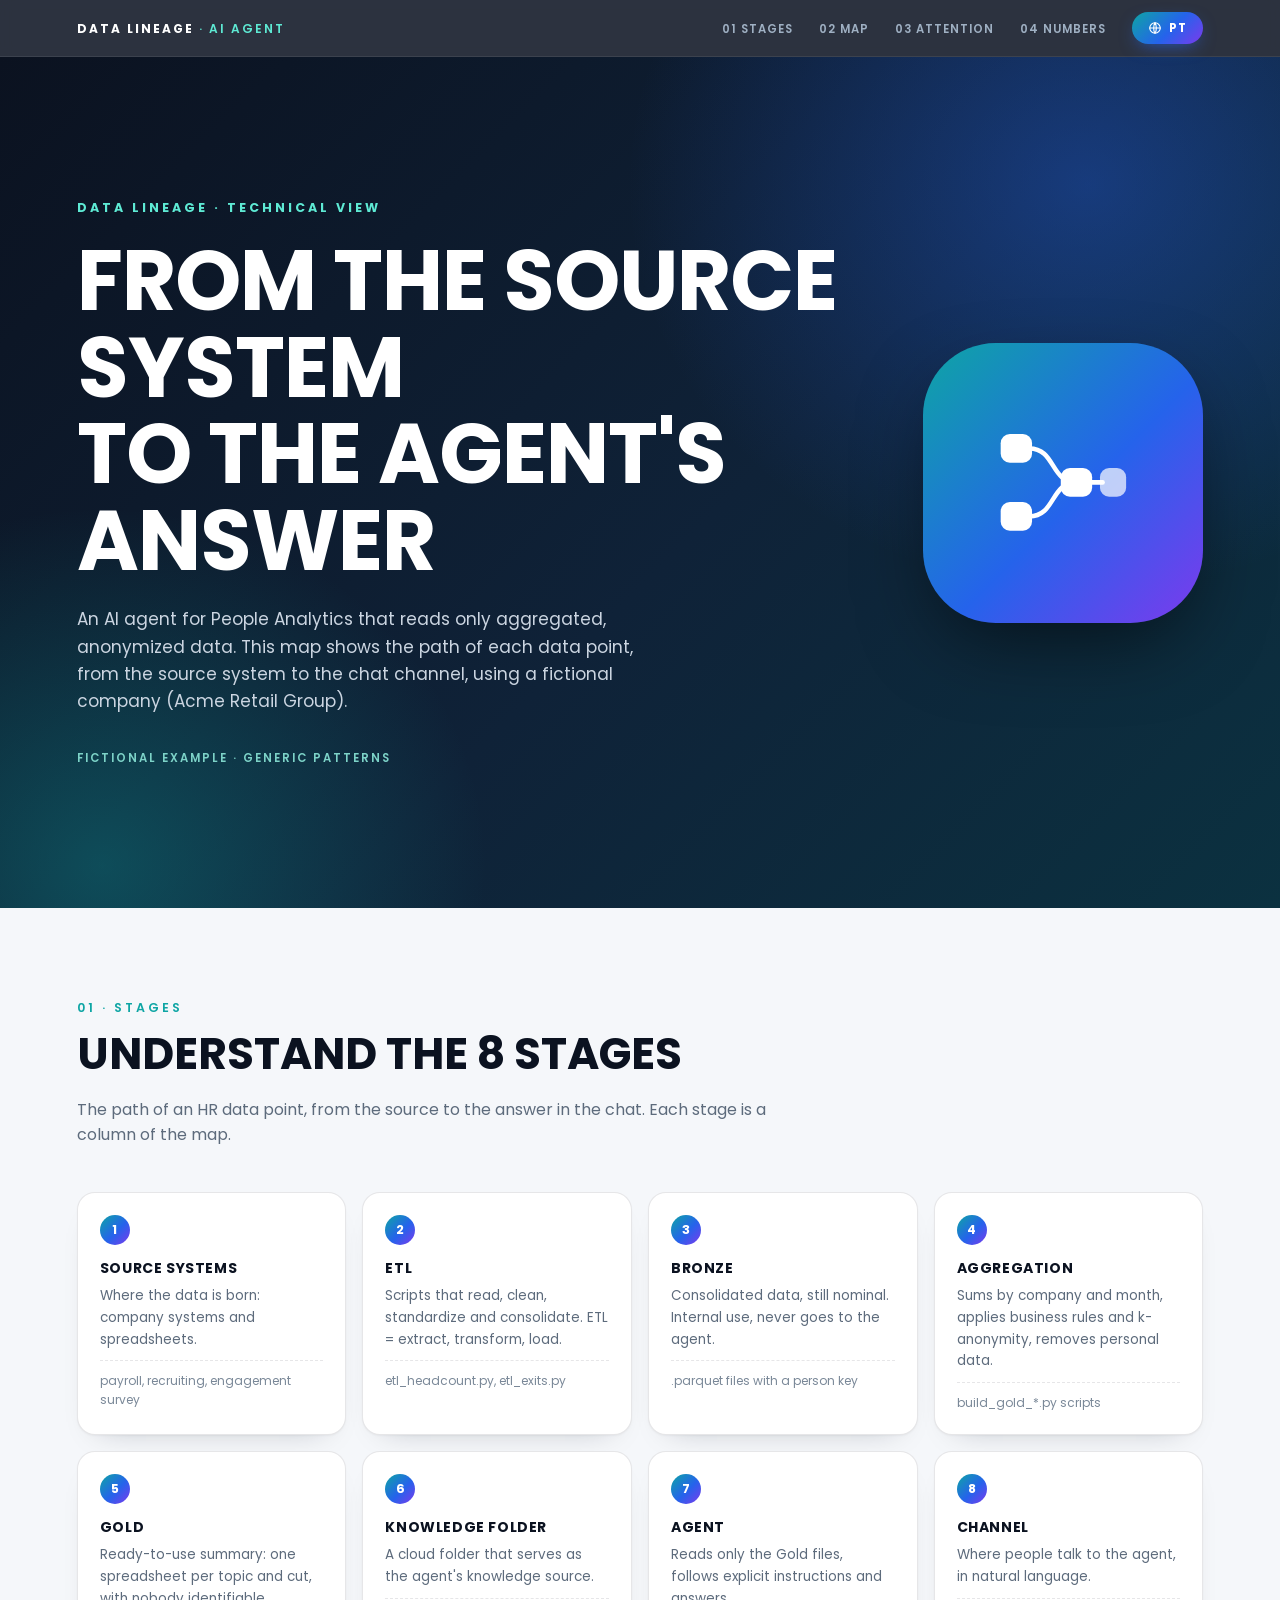
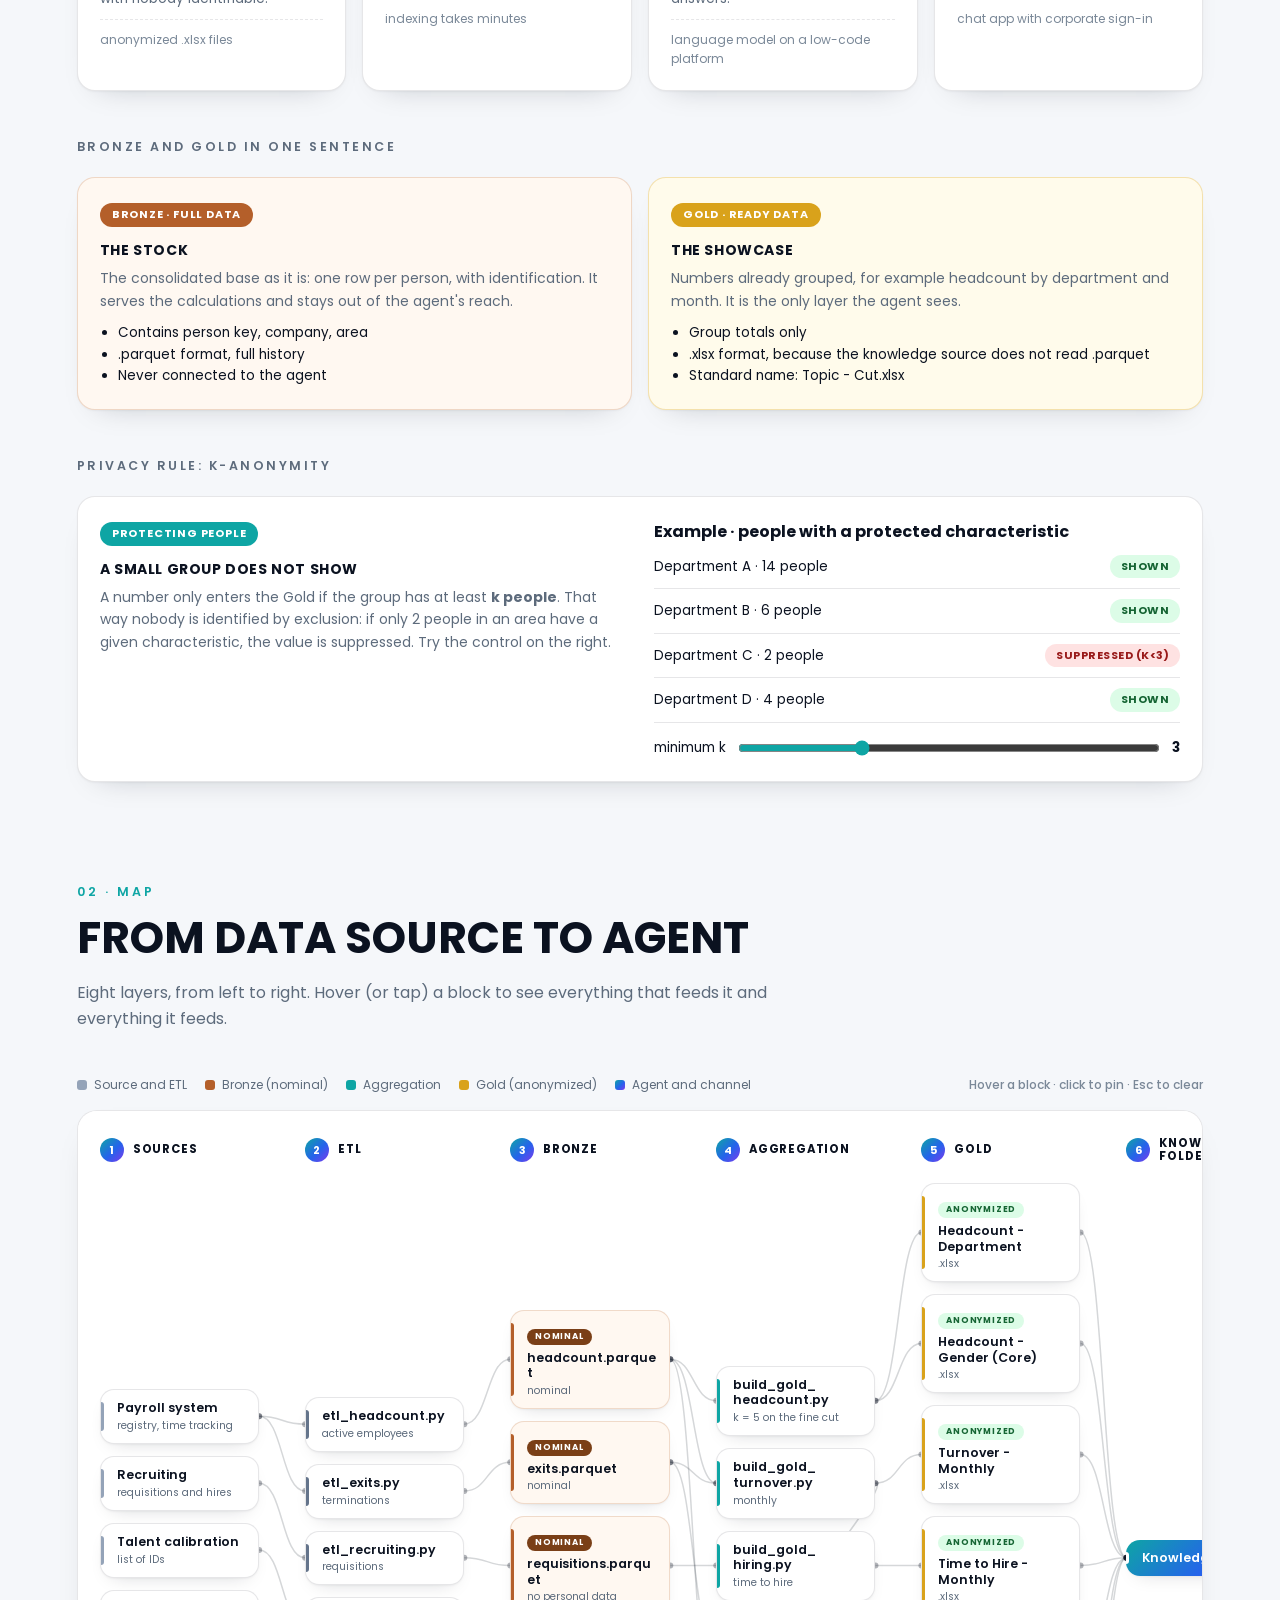
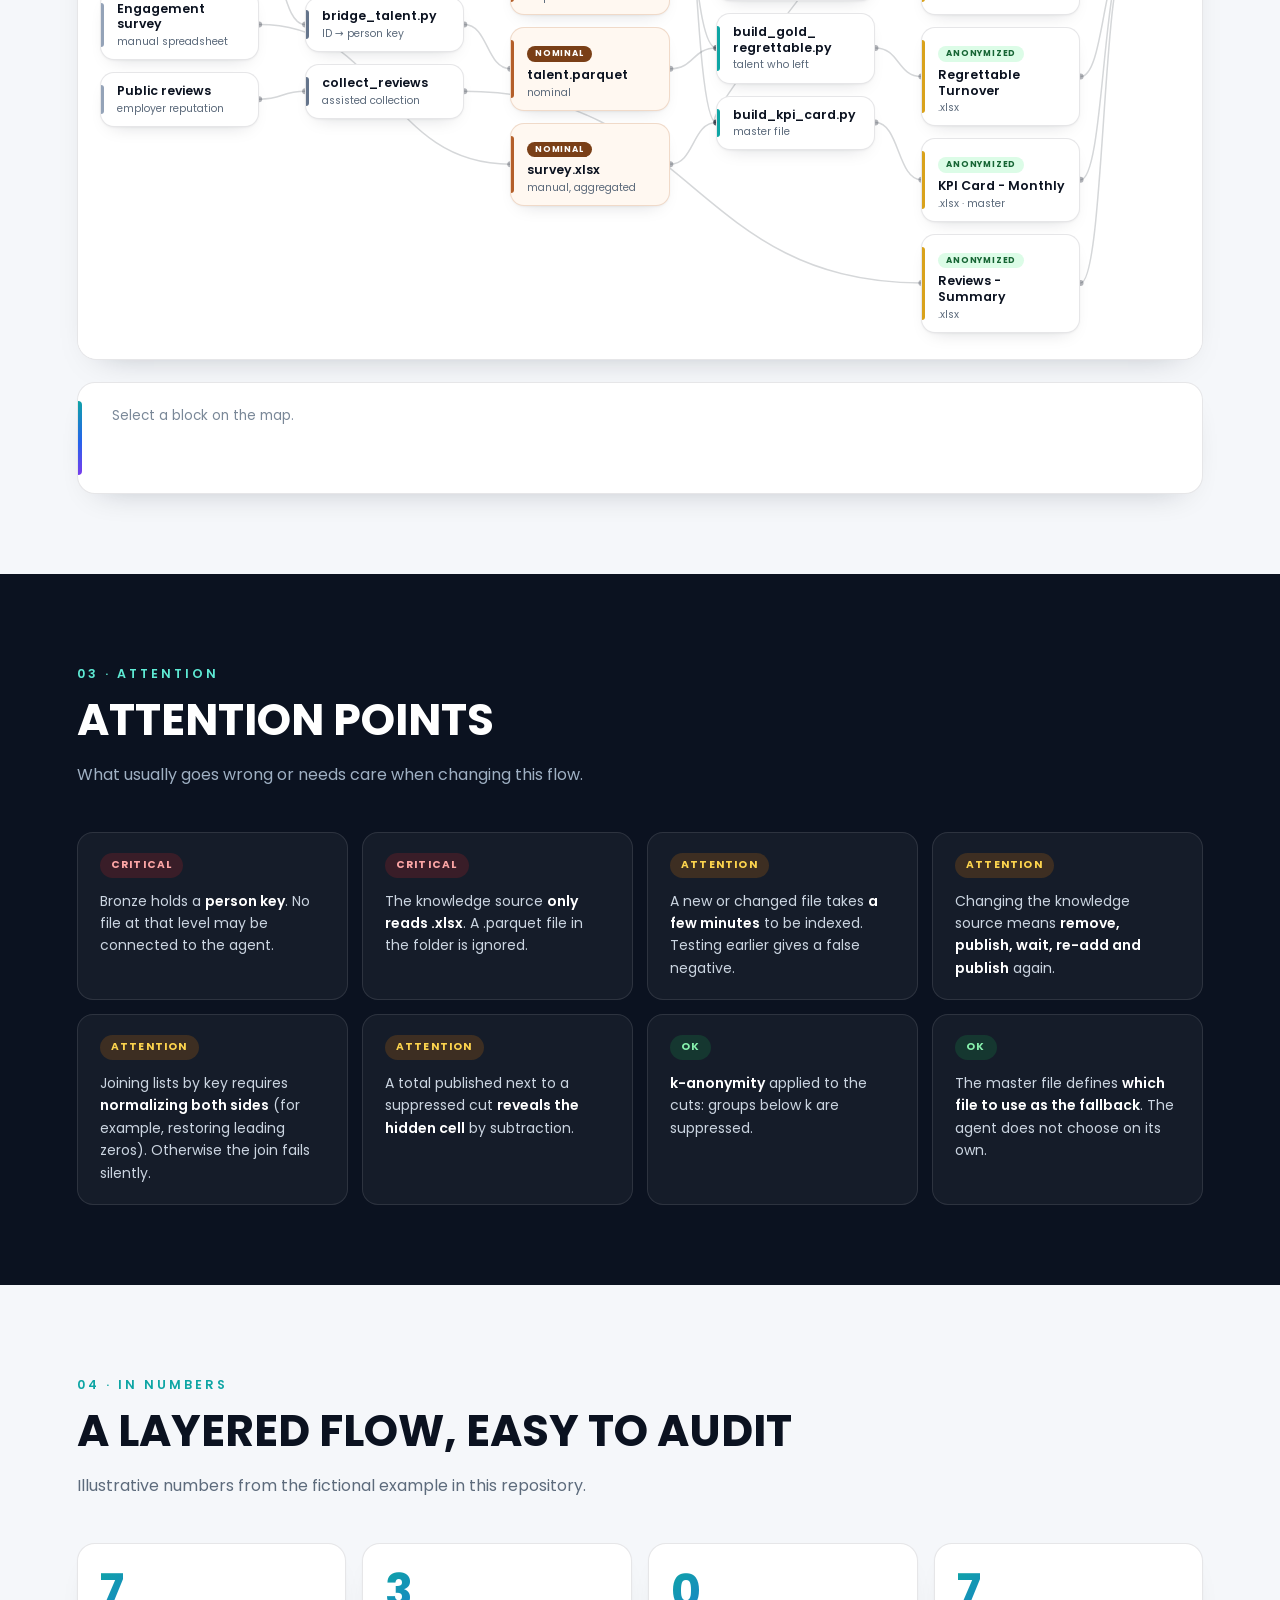
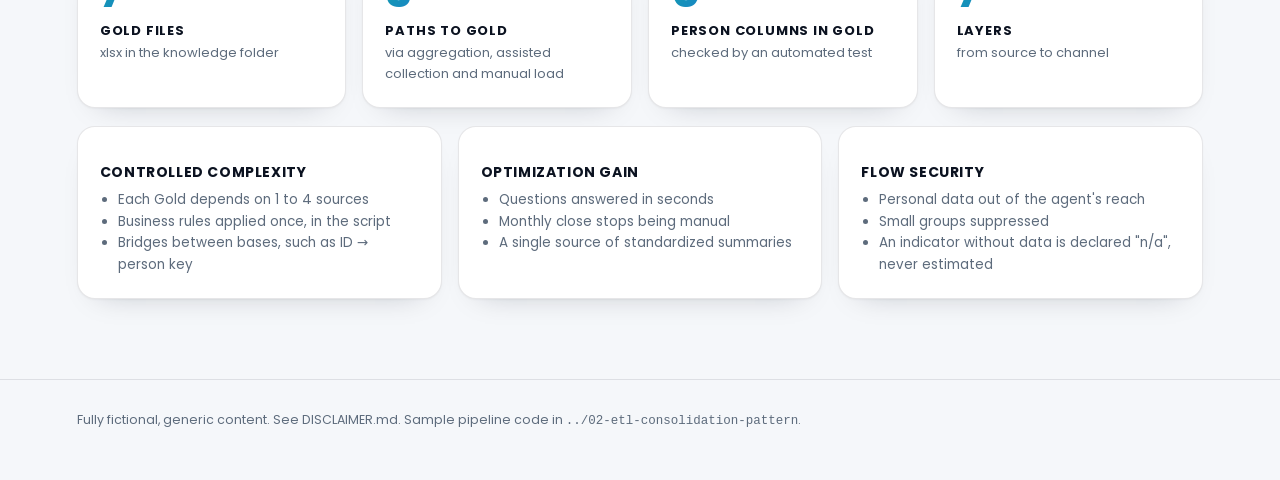
==== commit 006a3d32: "Polish the map: language button, 4+4 grids, centered columns - Highlight the EN/PT switch (gradient " ====
--- a/projects/01-ai-agent-data-lineage/index.html
+++ b/projects/01-ai-agent-data-lineage/index.html
@@ -15,7 +15,7 @@
   <div class="brand">Data Lineage <span>· AI Agent</span></div>
   <ul>
     <li><a href="#etapas">01 Stages</a></li><li><a href="#mapa">02 Map</a></li><li><a href="#atencao">03 Attention</a></li><li><a href="#numeros">04 Numbers</a></li>
-    <li><a class="lang" href="index.pt-BR.html" hreflang="pt-BR">PT</a></li>
+    <li><a class="lang" href="index.pt-BR.html" hreflang="pt-BR" title="Ler em português" aria-label="Ler esta página em português"><svg viewBox="0 0 24 24" width="14" height="14" fill="none" stroke="currentColor" stroke-width="2" stroke-linecap="round" aria-hidden="true"><circle cx="12" cy="12" r="9"/><path d="M3 12h18M12 3c3 3.2 3 14.8 0 18M12 3c-3 3.2-3 14.8 0 18"/></svg>PT</a></li>
   </ul>
 </nav>
 
@@ -62,7 +62,7 @@
 
 <section class="sl" id="mapa" style="padding-top:20px">
   <div class="label">02 · Map</div>
-  <h2>From source to chat</h2>
+  <h2>From data source to agent</h2>
   <p class="intro">Eight layers, from left to right. Hover (or tap) a block to see everything that feeds it and everything it feeds.</p>
   <div class="toolbar">
     <span class="lg"><i style="background:var(--src)"></i>Source and ETL</span>
@@ -142,7 +142,7 @@
 {id:"g_rt",col:4,kind:"gold",title:"Regrettable Turnover",sub:".xlsx",detail:"Percentage of voluntary exits that were talent."},
 {id:"g_kpi",col:4,kind:"gold",title:"KPI Card - Monthly",sub:".xlsx · master",detail:"Indicator card per company. It is the file that answers 'what is this month's indicator'."},
 {id:"g_rv",col:4,kind:"gold",title:"Reviews - Summary",sub:".xlsx",detail:"Summary of public reviews by month."},
-{id:"ks",col:5,kind:"agent",title:"Knowledge folder",sub:"cloud · .xlsx only",detail:"Folder where the Gold files are published. Indexing is not instant."},
+{id:"ks",col:5,kind:"agent",title:"Knowledge folder",sub:"",detail:"Folder where the Gold files are published. Indexing is not instant."},
 {id:"ag",col:6,kind:"agent",title:"Analytics assistant",sub:"reads Gold only",detail:"Follows explicit instructions: never estimate, never use market benchmarks to fill a gap, always declare 'not available'."},
 {id:"ch",col:7,kind:"agent",title:"Chat app",sub:"corporate sign-in",detail:"Conversation channel. Access restricted to people with a sign-in and permission."}
 ],
--- a/projects/01-ai-agent-data-lineage/assets/style.css
+++ b/projects/01-ai-agent-data-lineage/assets/style.css
@@ -20,8 +20,9 @@
 nav ul{list-style:none;display:flex;align-items:center;gap:26px}
 nav a{color:#9fb0c3;text-decoration:none;font-size:11.5px;font-weight:600;letter-spacing:1px;text-transform:uppercase;transition:color .2s;white-space:nowrap}
 nav a:hover{color:#fff}
-nav a.lang{color:#fff;border:1px solid rgba(255,255,255,.28);border-radius:99px;padding:3px 12px}
-nav a.lang:hover{background:rgba(255,255,255,.1)}
+nav a.lang{display:inline-flex;align-items:center;gap:7px;color:#fff;background:var(--grad);border-radius:99px;padding:7px 16px;font-weight:700;letter-spacing:1.2px;box-shadow:0 6px 18px -6px rgba(37,99,235,.75);animation:langpulse 2.4s ease-out 1.2s 3}
+@keyframes langpulse{0%{box-shadow:0 0 0 0 rgba(94,234,212,.7)}70%,100%{box-shadow:0 0 0 12px rgba(94,234,212,0)}}
+nav a.lang:hover{color:#fff;transform:translateY(-1px);filter:brightness(1.12)}
 @media(max-width:900px){nav{flex-wrap:wrap;row-gap:6px}nav ul{gap:14px;flex-wrap:wrap}nav a{font-size:10.5px}nav .brand span{display:none}}
 @media(max-width:560px){nav .brand{display:none}nav{justify-content:center}}
 
@@ -47,7 +48,7 @@
 h3.subhead{font-size:12.5px;font-weight:600;letter-spacing:2.5px;text-transform:uppercase;color:var(--muted);margin:46px 0 20px}
 
 /* ---------- cards ---------- */
-.etapas{display:grid;grid-template-columns:repeat(auto-fit,minmax(230px,1fr));gap:16px}
+.etapas{display:grid;grid-template-columns:repeat(4,minmax(0,1fr));gap:16px}
 .etp,.tier,.num,.pillar,.kanon{background:var(--card);border:1px solid var(--line);border-radius:18px;padding:22px;
   box-shadow:0 1px 2px rgba(11,18,32,.04),0 14px 30px -22px rgba(11,18,32,.28);transition:transform .25s,box-shadow .25s}
 .etp:hover,.tier:hover,.pillar:hover{transform:translateY(-4px);box-shadow:0 1px 2px rgba(11,18,32,.04),0 22px 40px -22px rgba(11,18,32,.35)}
@@ -74,17 +75,17 @@
 .lg i{width:10px;height:10px;border-radius:3px;display:inline-block}
 .toolbar .hint{margin-left:auto;font-weight:500;color:#7a8898}
 .scroller{overflow-x:auto;background:var(--card);border:1px solid var(--line);border-radius:20px;box-shadow:0 14px 34px -24px rgba(11,18,32,.35)}
-.stage{position:relative;display:flex;gap:46px;padding:22px 22px 26px;min-width:1640px}
+.stage{position:relative;display:flex;justify-content:space-between;gap:46px;padding:22px 22px 26px;min-width:1640px}
 #wires{position:absolute;left:0;top:0;pointer-events:none;overflow:visible}
 .col{position:relative;z-index:2;width:160px;display:flex;flex-direction:column}
 .colh{display:flex;align-items:center;gap:9px;margin-bottom:16px;min-height:34px}
 .colh b{background:var(--grad);color:#fff;border-radius:50%;width:24px;height:24px;display:grid;place-items:center;font-size:11px;flex:none}
 .colh span{font-size:11.5px;font-weight:700;line-height:1.2;text-transform:uppercase;letter-spacing:.8px}
-.stack{display:flex;flex-direction:column;gap:12px}
+.stack{display:flex;flex-direction:column;justify-content:center;flex:1;gap:12px}
 .node{all:unset;box-sizing:border-box;position:relative;cursor:pointer;display:block;width:100%;background:var(--card);border:1px solid var(--line);border-radius:14px;padding:10px 12px 10px 16px;
   box-shadow:0 1px 2px rgba(11,18,32,.04),0 8px 20px -12px rgba(11,18,32,.22);transition:opacity .2s,transform .25s,border-color .25s,box-shadow .25s}
 .node:before{content:"";position:absolute;left:0;top:12px;bottom:12px;width:3px;border-radius:0 3px 3px 0;background:var(--k,var(--src))}
-.node b{display:block;font-size:12.5px;font-weight:600;line-height:1.25;overflow-wrap:anywhere}
+.node b{display:block;font-size:12.5px;font-weight:600;line-height:1.25;overflow-wrap:break-word}
 .node span{display:block;font-size:10.5px;color:var(--muted);margin-top:3px;line-height:1.35}
 .node .tag{display:inline-block;font-style:normal;font-size:8.5px;font-weight:700;letter-spacing:.8px;text-transform:uppercase;border-radius:10px;padding:1px 8px;margin-bottom:5px}
 .tag.nom{background:#7a3f17;color:#fff}.tag.ok{background:#dcfce7;color:#166534}
@@ -112,7 +113,7 @@
 #detail .idle{font-size:13.5px;color:#7a8898}
 
 /* ---------- attention (dark) ---------- */
-.grid-attn{display:grid;grid-template-columns:repeat(auto-fit,minmax(250px,1fr));gap:14px}
+.grid-attn{display:grid;grid-template-columns:repeat(4,minmax(0,1fr));gap:14px}
 .attn{background:rgba(255,255,255,.045);border:1px solid rgba(255,255,255,.1);border-radius:16px;padding:20px 22px;display:flex;flex-direction:column;gap:12px;transition:transform .25s,border-color .25s}
 .attn:hover{transform:translateY(-4px);border-color:rgba(94,234,212,.5)}
 .attn p{font-size:14px;color:#cbd5e1}.attn p b{color:#fff;font-weight:600}
@@ -130,12 +131,16 @@
 .pillar ul{padding-left:18px;font-size:13.5px;color:var(--muted)}
 footer{padding:30px 6% 50px;color:var(--muted);font-size:12.5px;background:var(--paper);border-top:1px solid var(--line)}
 
+/* ---------- responsive grids: 4 + 4 on wide screens ---------- */
+@media(max-width:1000px){.etapas,.grid-attn{grid-template-columns:repeat(2,minmax(0,1fr))}}
+@media(max-width:600px){.etapas,.grid-attn{grid-template-columns:1fr}}
+
 /* ---------- motion ---------- */
 .js .rv{opacity:0;transform:translateY(16px);transition:opacity .6s ease,transform .6s ease}
 .js .rv.in{opacity:1;transform:none}
 @media(prefers-reduced-motion:reduce){
   html{scroll-behavior:auto}
   .js .rv{opacity:1;transform:none;transition:none}
-  .w.hot{animation:none}
+  .w.hot{animation:none}nav a.lang{animation:none}
   .node,.etp,.tier,.pillar,.attn{transition:none}
 }
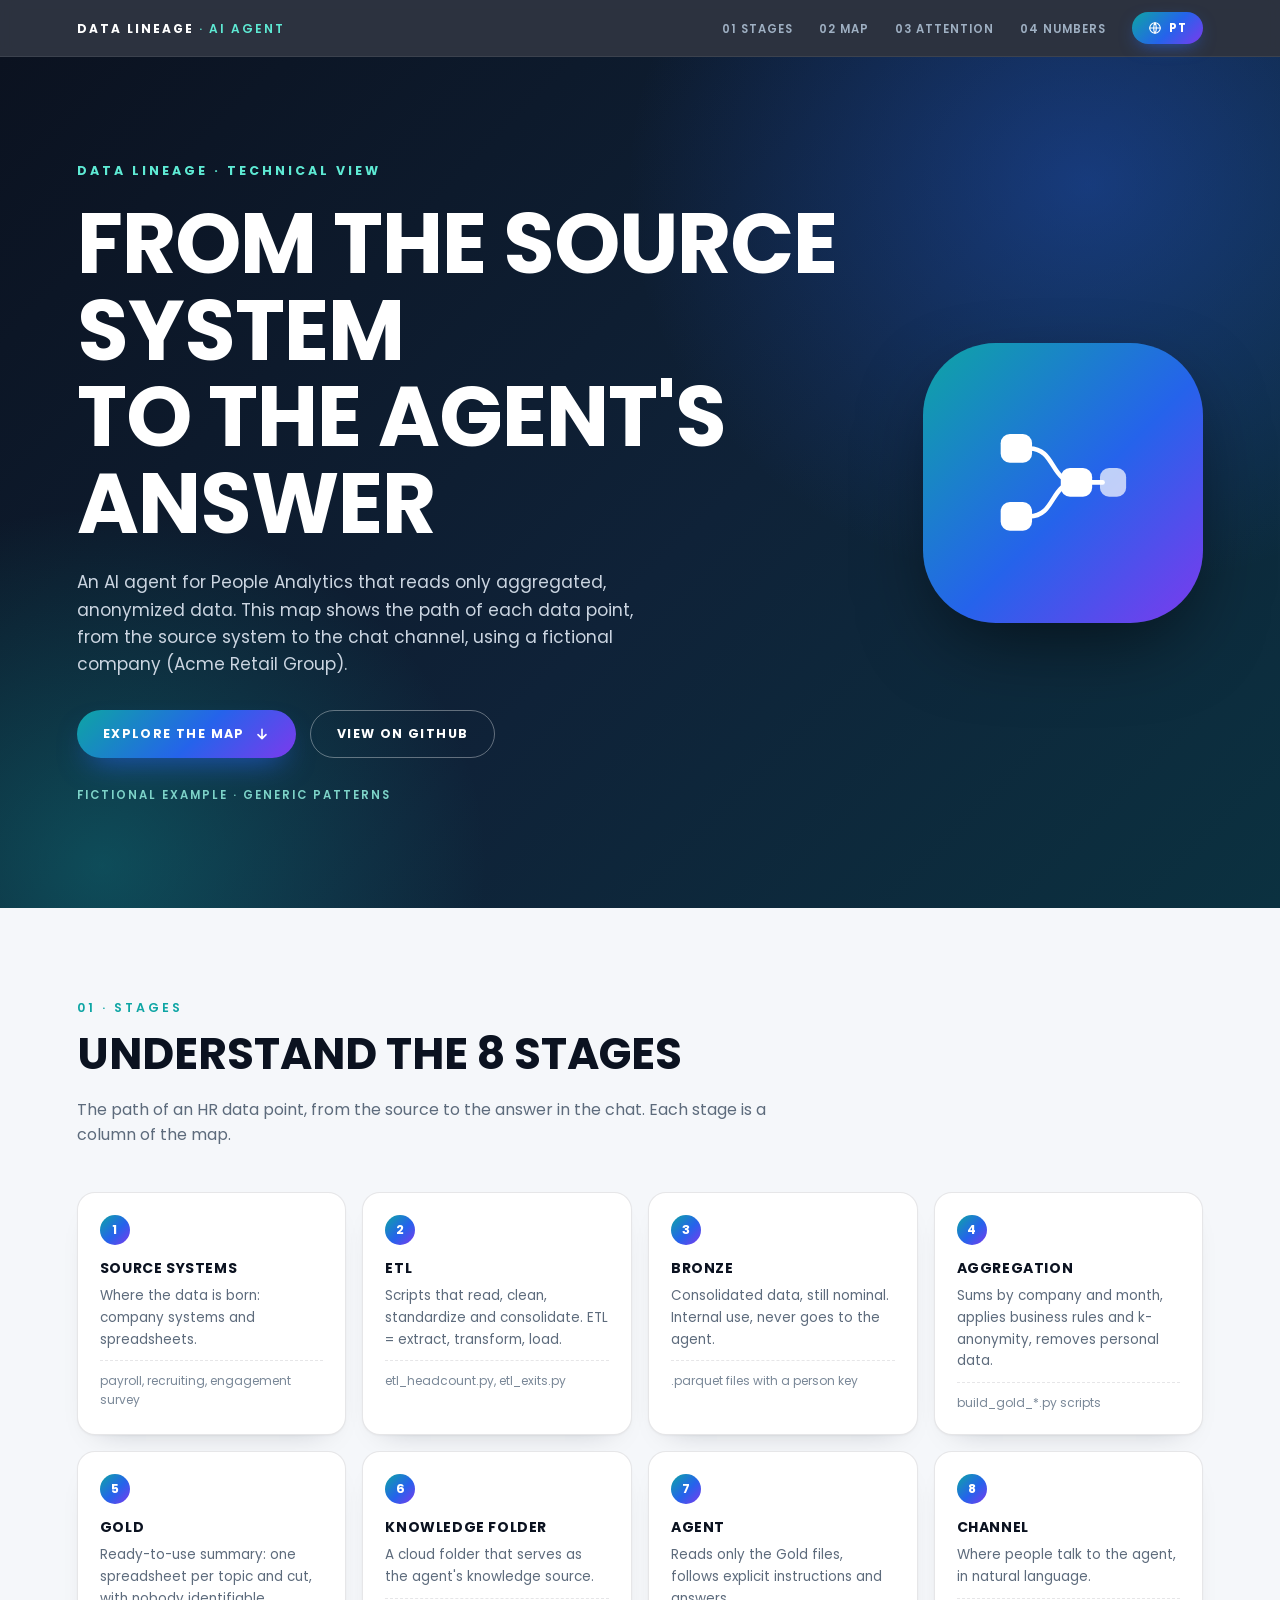
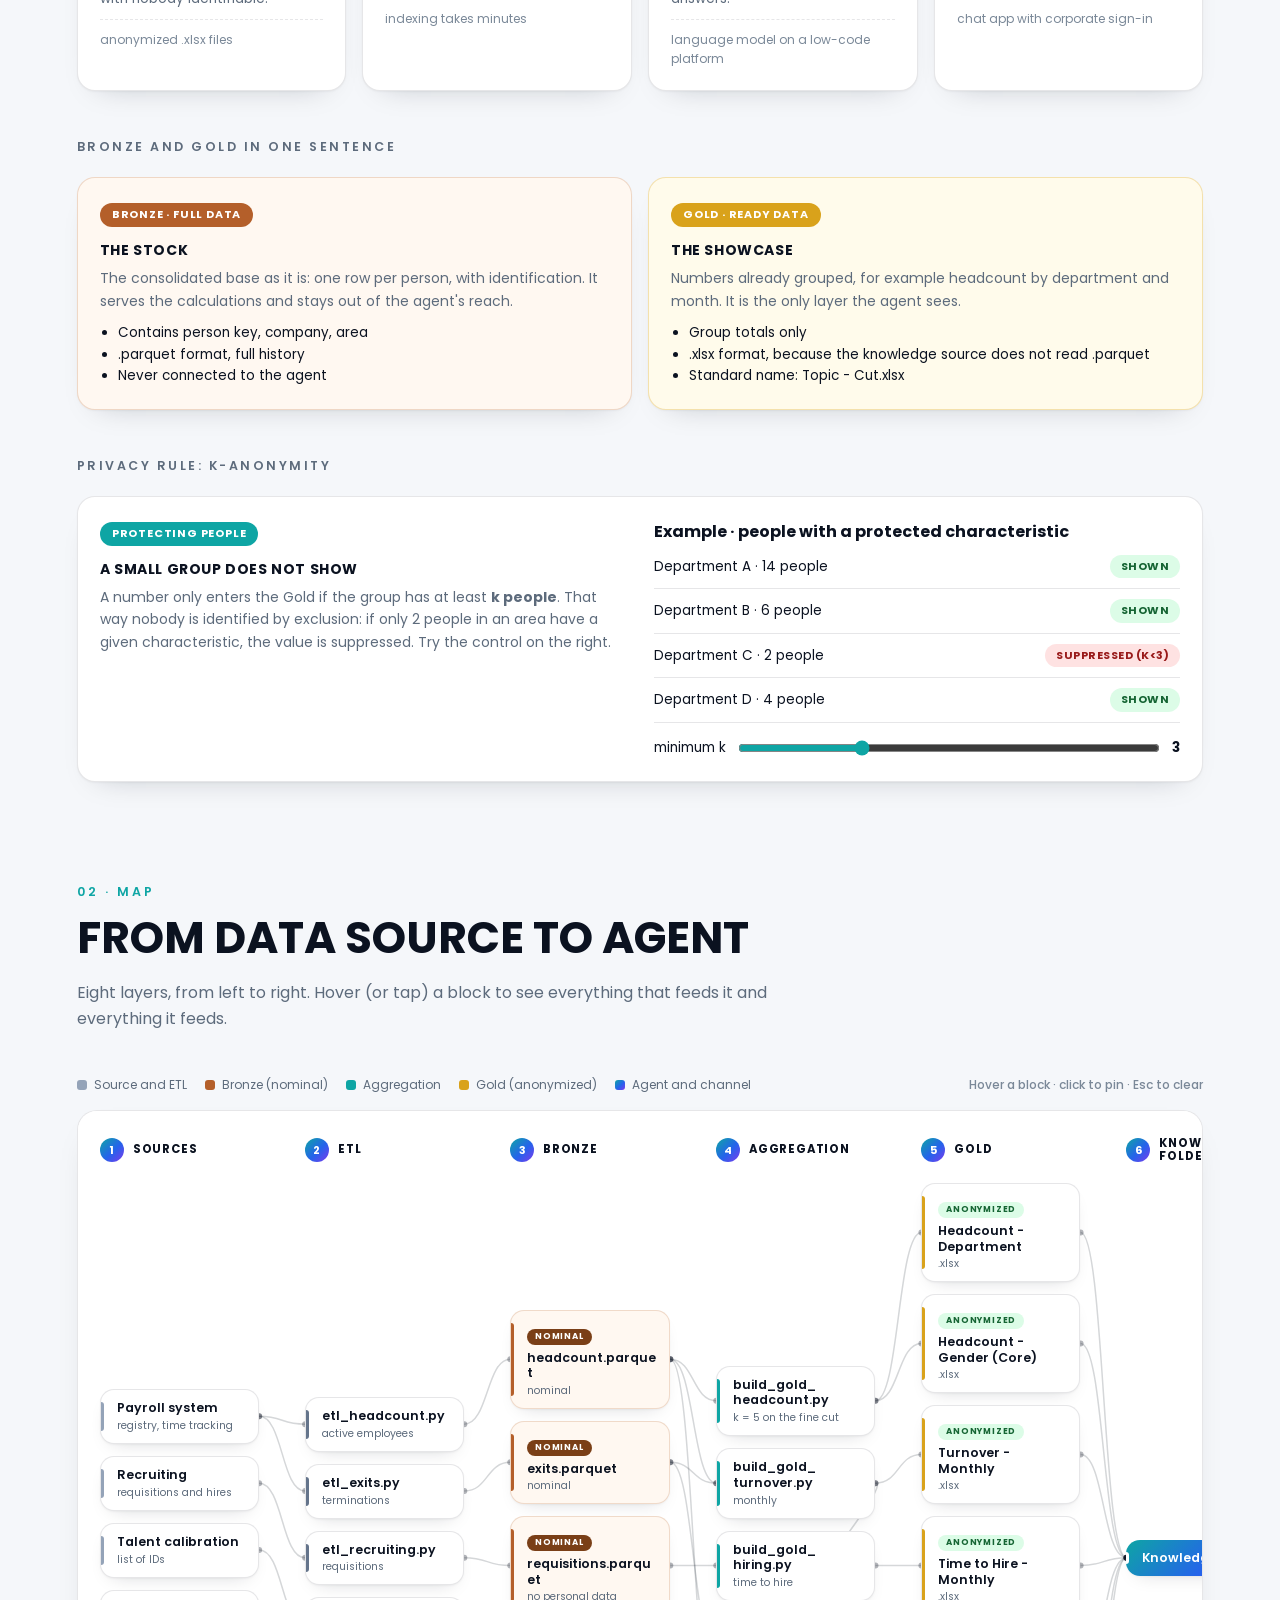
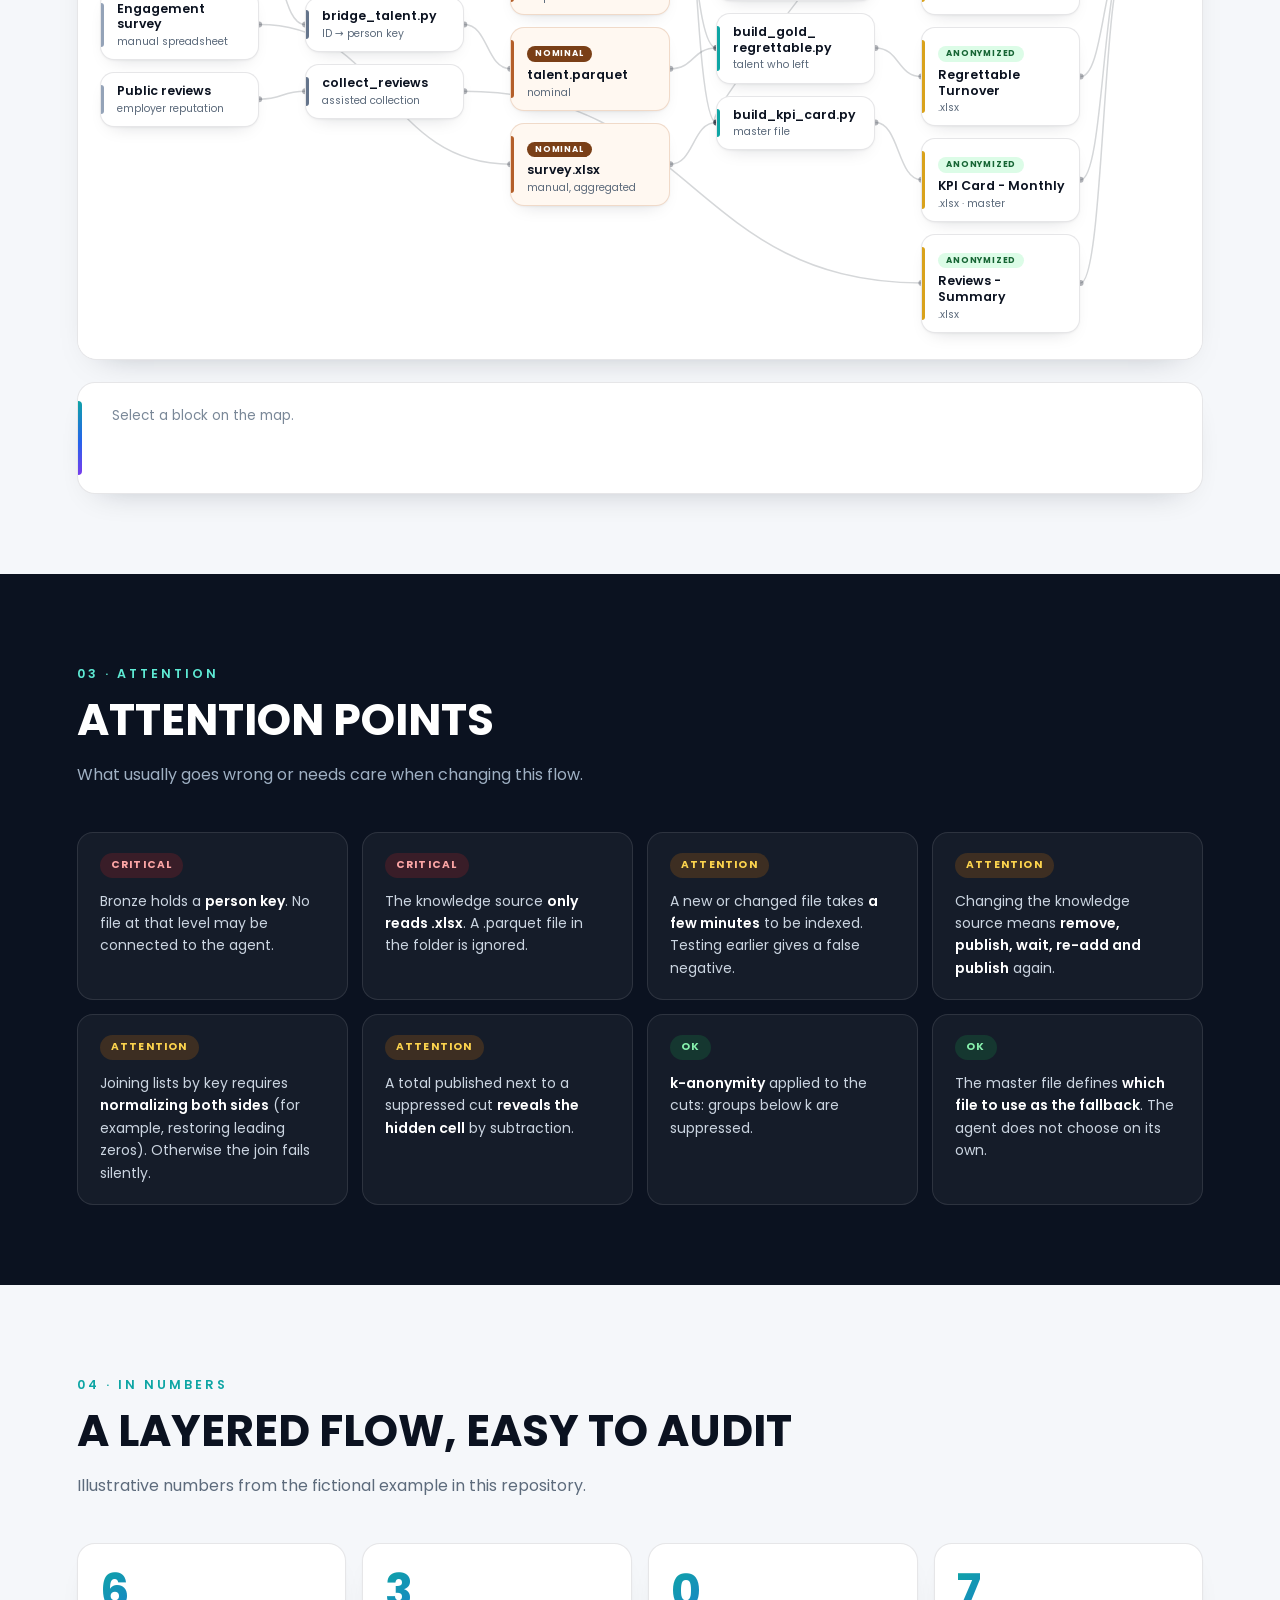
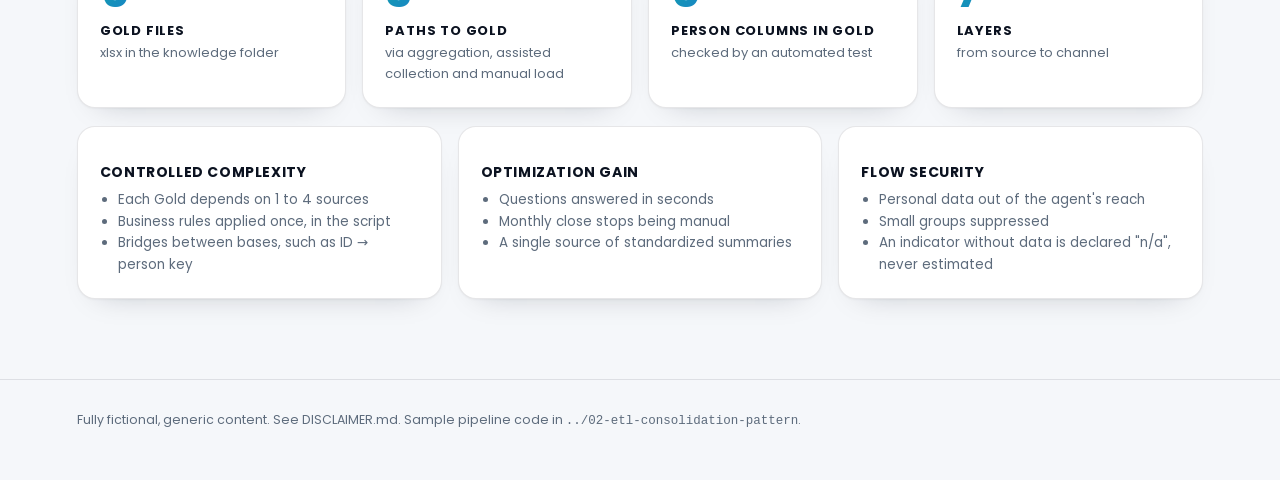
==== commit 4ac2cdb5: "Add cover buttons and link-preview images (Open Graph) - Cover buttons: "Explore the map" (anchor) a" ====
--- a/projects/01-ai-agent-data-lineage/index.html
+++ b/projects/01-ai-agent-data-lineage/index.html
@@ -5,6 +5,21 @@
 <meta name="viewport" content="width=device-width,initial-scale=1">
 <title>Data Lineage Map for an AI Agent</title>
 <meta name="description" content="Interactive map of the data lineage of an AI agent for People Analytics, with a fictional company.">
+<link rel="canonical" href="https://gustavo-analytics.github.io/people-analytics-catalog/projects/01-ai-agent-data-lineage/">
+<link rel="alternate" hreflang="en" href="https://gustavo-analytics.github.io/people-analytics-catalog/projects/01-ai-agent-data-lineage/">
+<link rel="alternate" hreflang="pt-BR" href="https://gustavo-analytics.github.io/people-analytics-catalog/projects/01-ai-agent-data-lineage/index.pt-BR.html">
+<meta property="og:type" content="website">
+<meta property="og:site_name" content="People Analytics Catalog">
+<meta property="og:title" content="Data Lineage Map for an AI Agent">
+<meta property="og:description" content="Interactive map of how data flows from source systems to an AI agent that only reads anonymized data. Fictional example with synthetic data.">
+<meta property="og:url" content="https://gustavo-analytics.github.io/people-analytics-catalog/projects/01-ai-agent-data-lineage/">
+<meta property="og:locale" content="en_US">
+<meta property="og:locale:alternate" content="pt_BR">
+<meta property="og:image" content="https://gustavo-analytics.github.io/people-analytics-catalog/projects/01-ai-agent-data-lineage/assets/og-en.png">
+<meta property="og:image:width" content="1200">
+<meta property="og:image:height" content="630">
+<meta property="og:image:alt" content="From data source to agent: interactive data lineage map">
+<meta name="twitter:card" content="summary_large_image">
 <script>document.documentElement.className+=" js"</script>
 <link rel="preconnect" href="https://fonts.googleapis.com"><link rel="preconnect" href="https://fonts.gstatic.com" crossorigin>
 <link rel="stylesheet" href="https://fonts.googleapis.com/css2?family=Poppins:wght@300;400;500;600;700&display=swap" media="print" onload="this.media='all'"><noscript><link rel="stylesheet" href="https://fonts.googleapis.com/css2?family=Poppins:wght@300;400;500;600;700&display=swap"></noscript>
@@ -24,6 +39,7 @@
     <div class="kick">Data lineage · technical view</div>
     <h1>From the source system<br>to the agent's answer</h1>
     <p class="sub">An AI agent for People Analytics that reads only aggregated, anonymized data. This map shows the path of each data point, from the source system to the chat channel, using a fictional company (Acme Retail Group).</p>
+    <div class="cta"><a class="btn primary" href="#mapa">Explore the map<svg viewBox="0 0 24 24" width="16" height="16" fill="none" stroke="currentColor" stroke-width="2.4" stroke-linecap="round" stroke-linejoin="round" aria-hidden="true"><path d="M12 5v14M6 13l6 6 6-6"/></svg></a><a class="btn ghost" href="https://github.com/Gustavo-Analytics/people-analytics-catalog" target="_blank" rel="noopener">View on GitHub</a></div>
     <div class="meta">Fictional example · generic patterns</div>
   </div>
   <div class="appicon" aria-hidden="true">
--- a/projects/01-ai-agent-data-lineage/assets/style.css
+++ b/projects/01-ai-agent-data-lineage/assets/style.css
@@ -144,3 +144,13 @@
   .w.hot{animation:none}nav a.lang{animation:none}
   .node,.etp,.tier,.pillar,.attn{transition:none}
 }
+
+/* ---------- cover buttons ---------- */
+.cta{display:flex;gap:14px;flex-wrap:wrap;margin-top:32px}
+.btn{display:inline-flex;align-items:center;gap:9px;font-size:12.5px;font-weight:700;letter-spacing:1.4px;text-transform:uppercase;text-decoration:none;border-radius:99px;padding:13px 26px;transition:transform .2s,box-shadow .2s,background .2s,border-color .2s}
+.btn.primary{color:#fff;background:var(--grad);box-shadow:0 14px 30px -12px rgba(37,99,235,.8)}
+.btn.primary:hover{transform:translateY(-2px);box-shadow:0 18px 34px -12px rgba(37,99,235,.9)}
+.btn.ghost{color:#fff;border:1.5px solid rgba(255,255,255,.35)}
+.btn.ghost:hover{background:rgba(255,255,255,.1);border-color:rgba(255,255,255,.7)}
+.btn:focus-visible{outline:2px solid #5eead4;outline-offset:3px}
+.cover .meta{margin-top:28px}
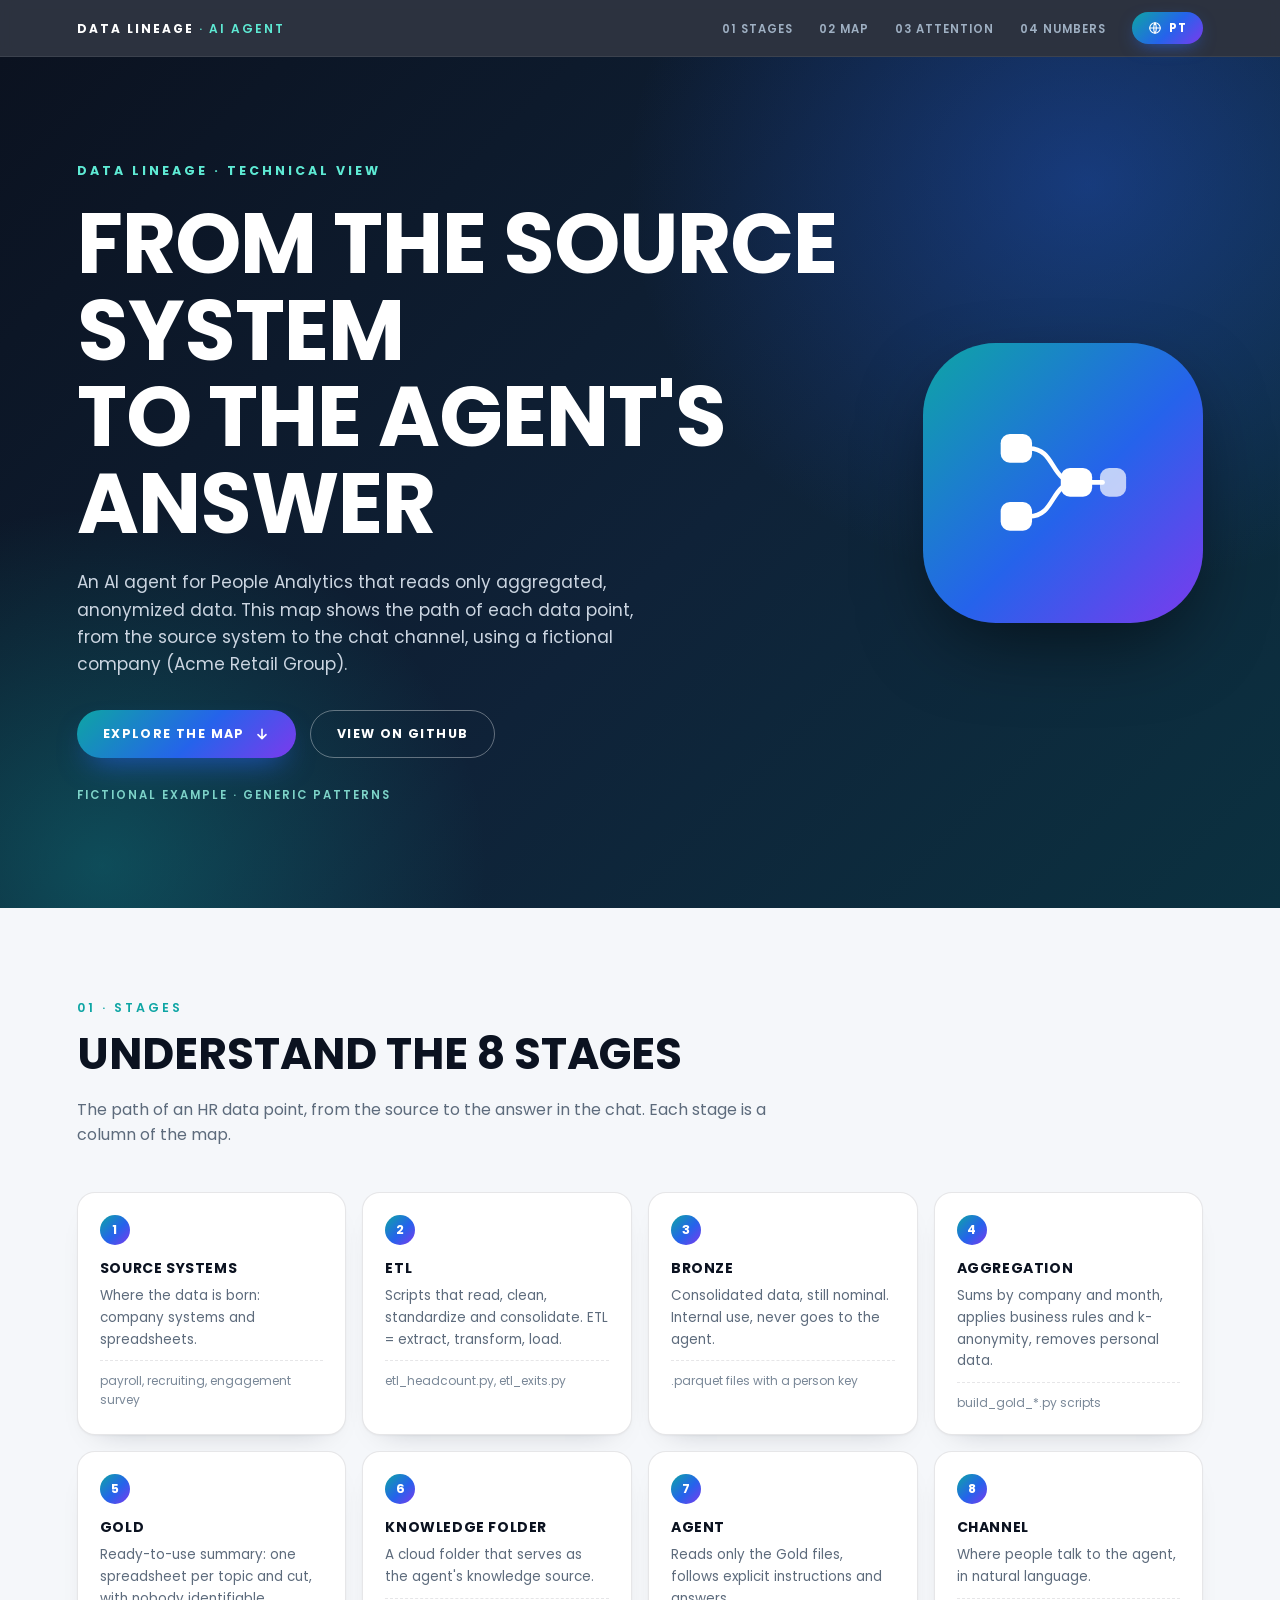
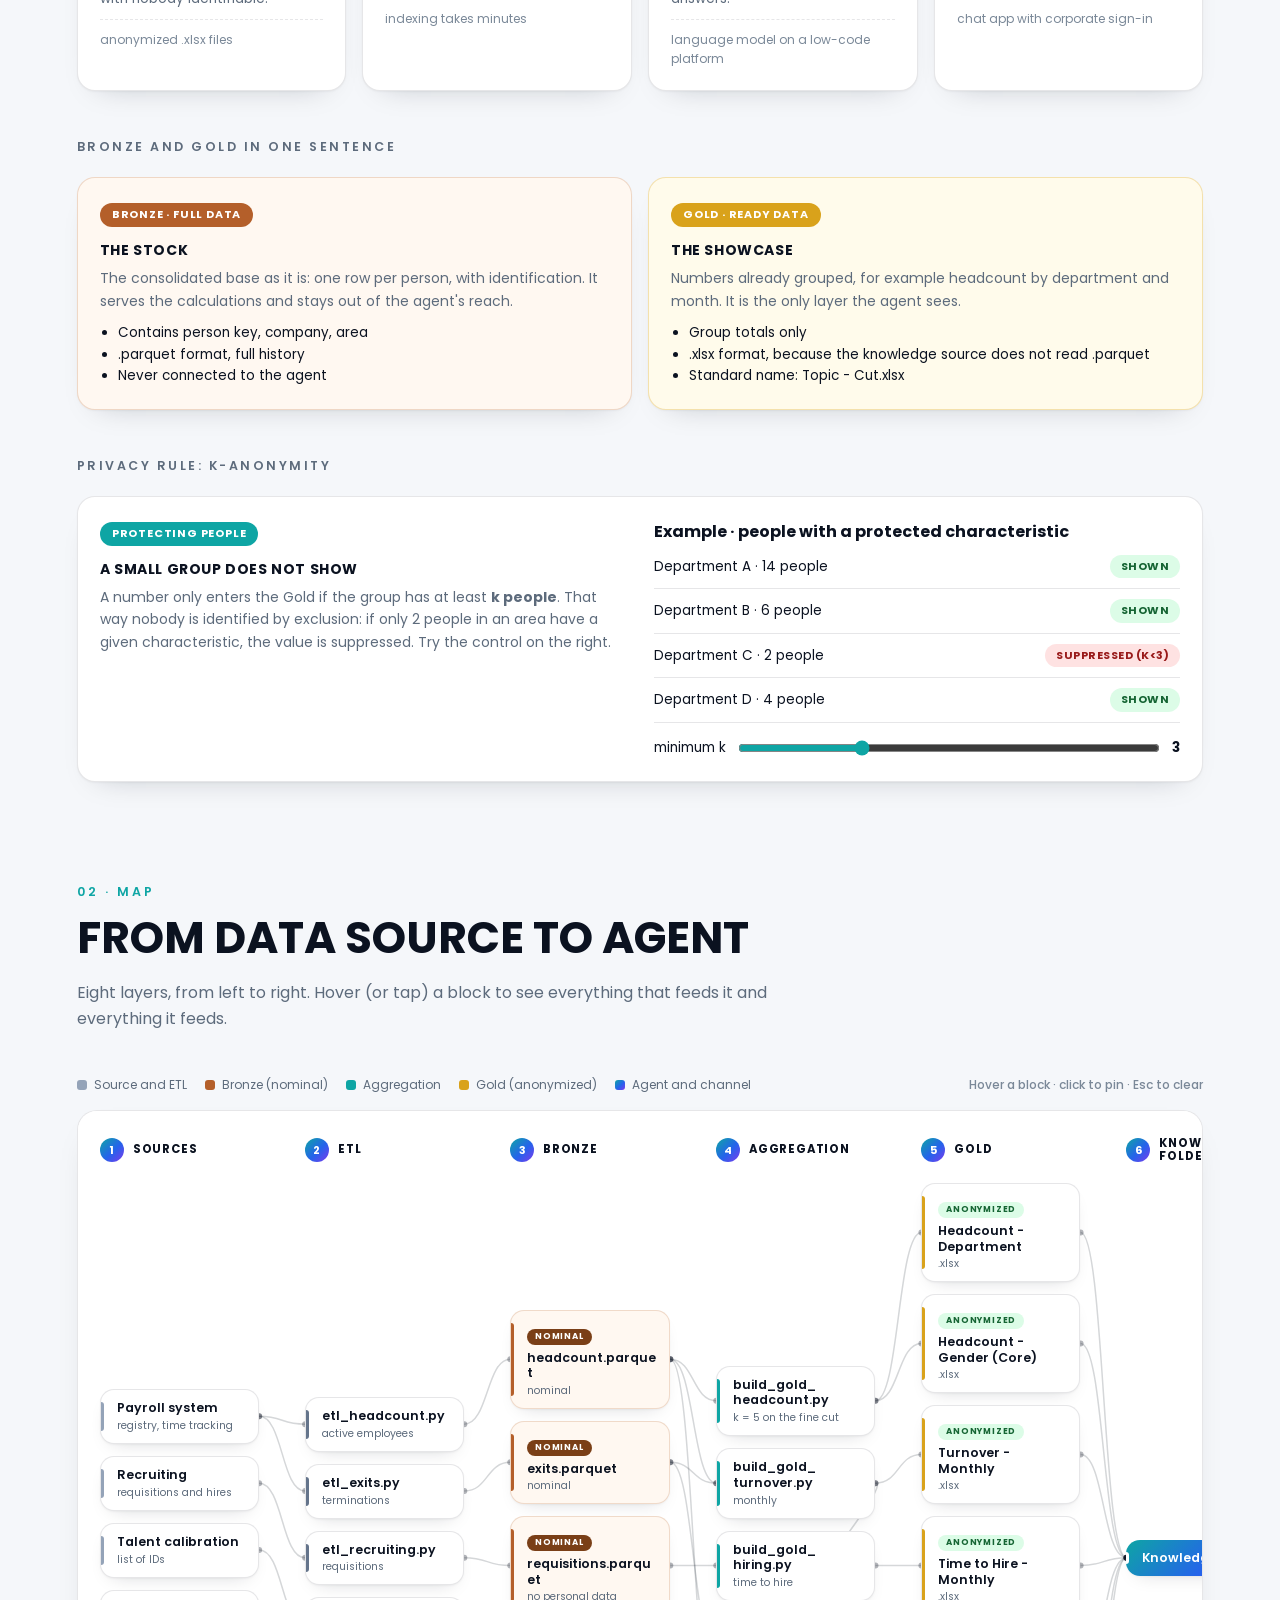
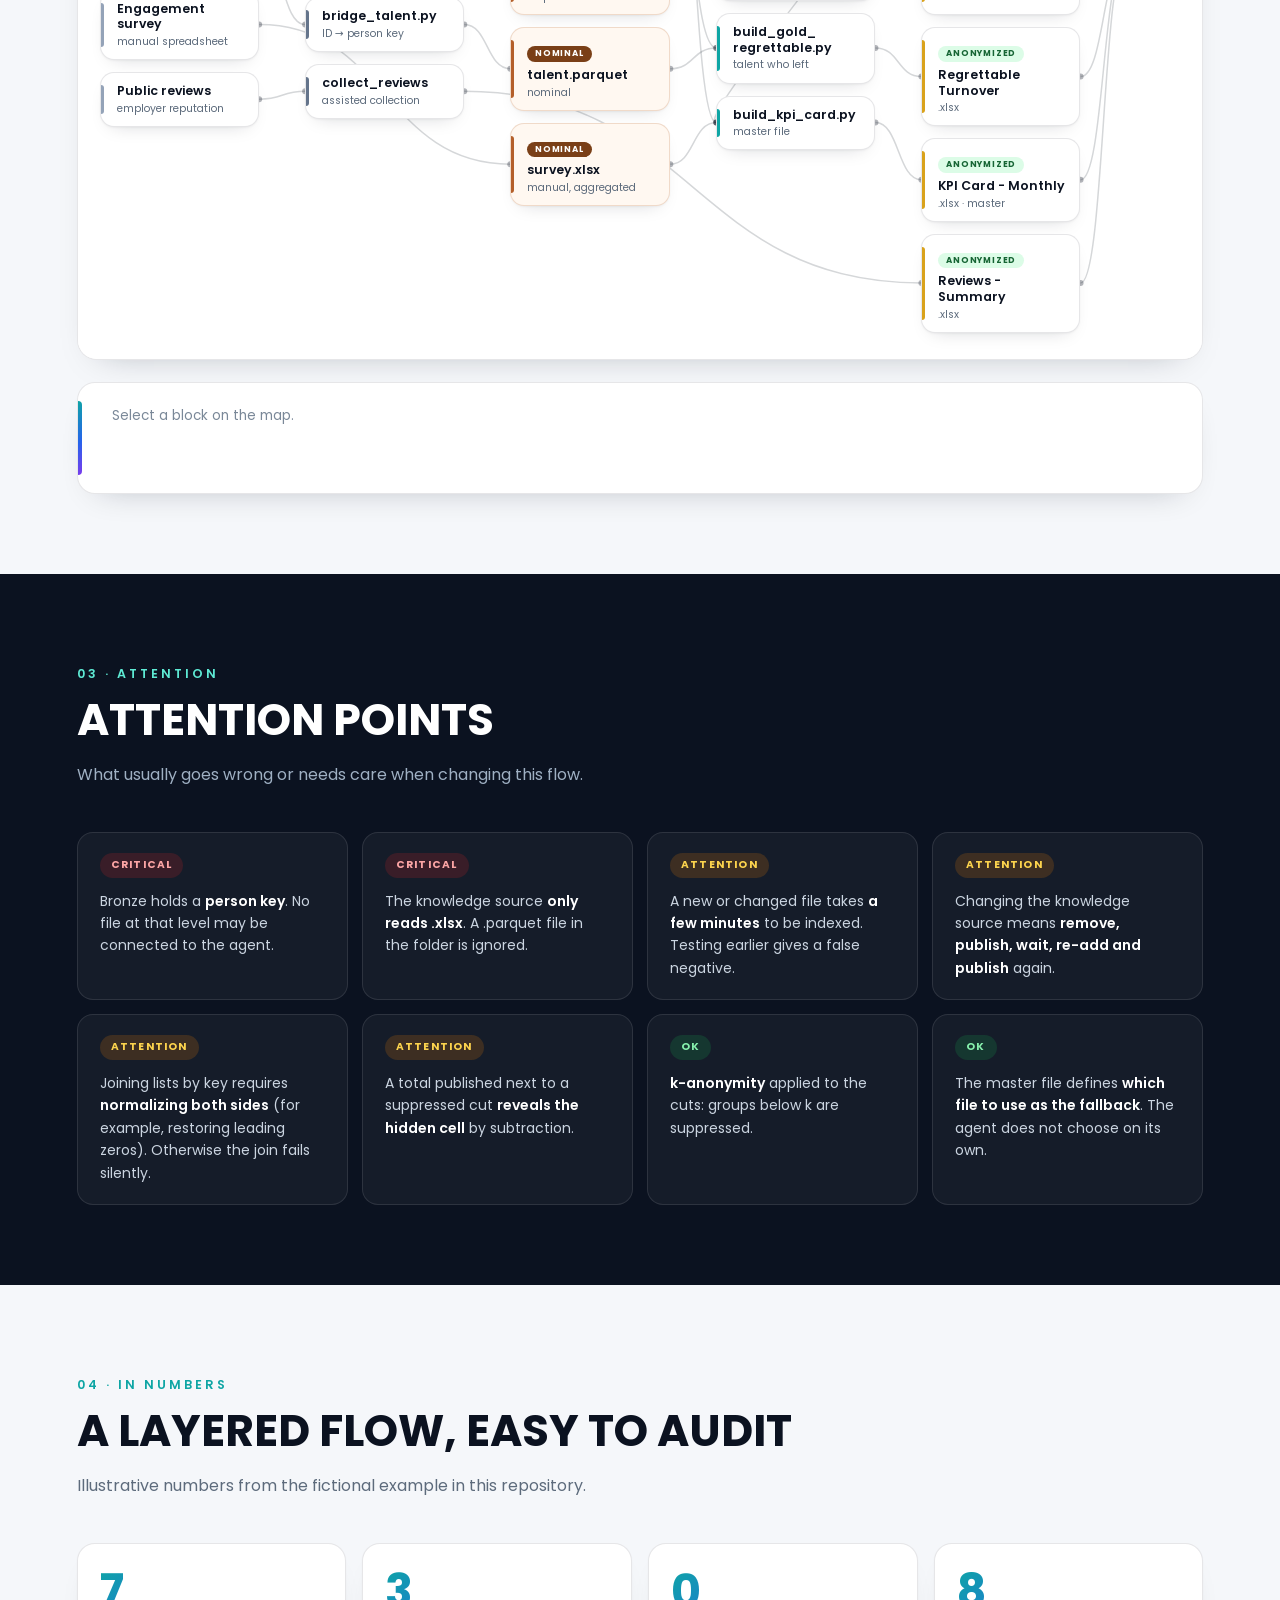
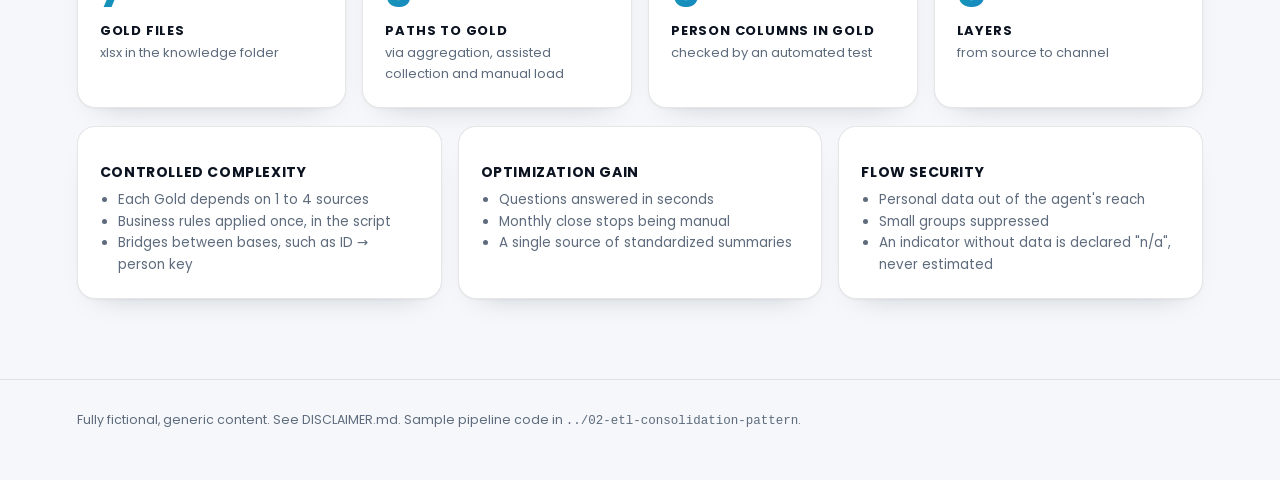
==== commit fcd5ff24: "Add CI workflow, map screenshots and requirements.txt - GitHub Actions: reproducible synthetic data," ====
--- a/projects/01-ai-agent-data-lineage/index.html
+++ b/projects/01-ai-agent-data-lineage/index.html
@@ -23,7 +23,7 @@
 <script>document.documentElement.className+=" js"</script>
 <link rel="preconnect" href="https://fonts.googleapis.com"><link rel="preconnect" href="https://fonts.gstatic.com" crossorigin>
 <link rel="stylesheet" href="https://fonts.googleapis.com/css2?family=Poppins:wght@300;400;500;600;700&display=swap" media="print" onload="this.media='all'"><noscript><link rel="stylesheet" href="https://fonts.googleapis.com/css2?family=Poppins:wght@300;400;500;600;700&display=swap"></noscript>
-<link rel="stylesheet" href="assets/style.css">
+<link rel="stylesheet" href="assets/style.css?v=20261119c">
 </head>
 <body>
 <nav>
@@ -176,6 +176,6 @@
   minK:"minimum k",group:"Department",people:"people"};
 const GROUPS=[["A",14],["B",6],["C",2],["D",4]];
 </script>
-<script src="assets/map.js"></script>
+<script src="assets/map.js?v=20261119c"></script>
 </body>
 </html>
--- a/projects/01-ai-agent-data-lineage/assets/style.css
+++ b/projects/01-ai-agent-data-lineage/assets/style.css
@@ -153,4 +153,9 @@
 .btn.ghost{color:#fff;border:1.5px solid rgba(255,255,255,.35)}
 .btn.ghost:hover{background:rgba(255,255,255,.1);border-color:rgba(255,255,255,.7)}
 .btn:focus-visible{outline:2px solid #5eead4;outline-offset:3px}
-.cover .meta{margin-top:28px}+.cover .meta{margin-top:28px}
+/* ---------- capture mode (?capture): only the map section, for README screenshots ---------- */
+.capture nav,.capture .cover,.capture section:not(#mapa),.capture footer{display:none}
+.capture #mapa{padding:36px 40px 40px}
+.capture #mapa .label,.capture #mapa .intro{display:none}
+.capture .scroller{overflow:visible}
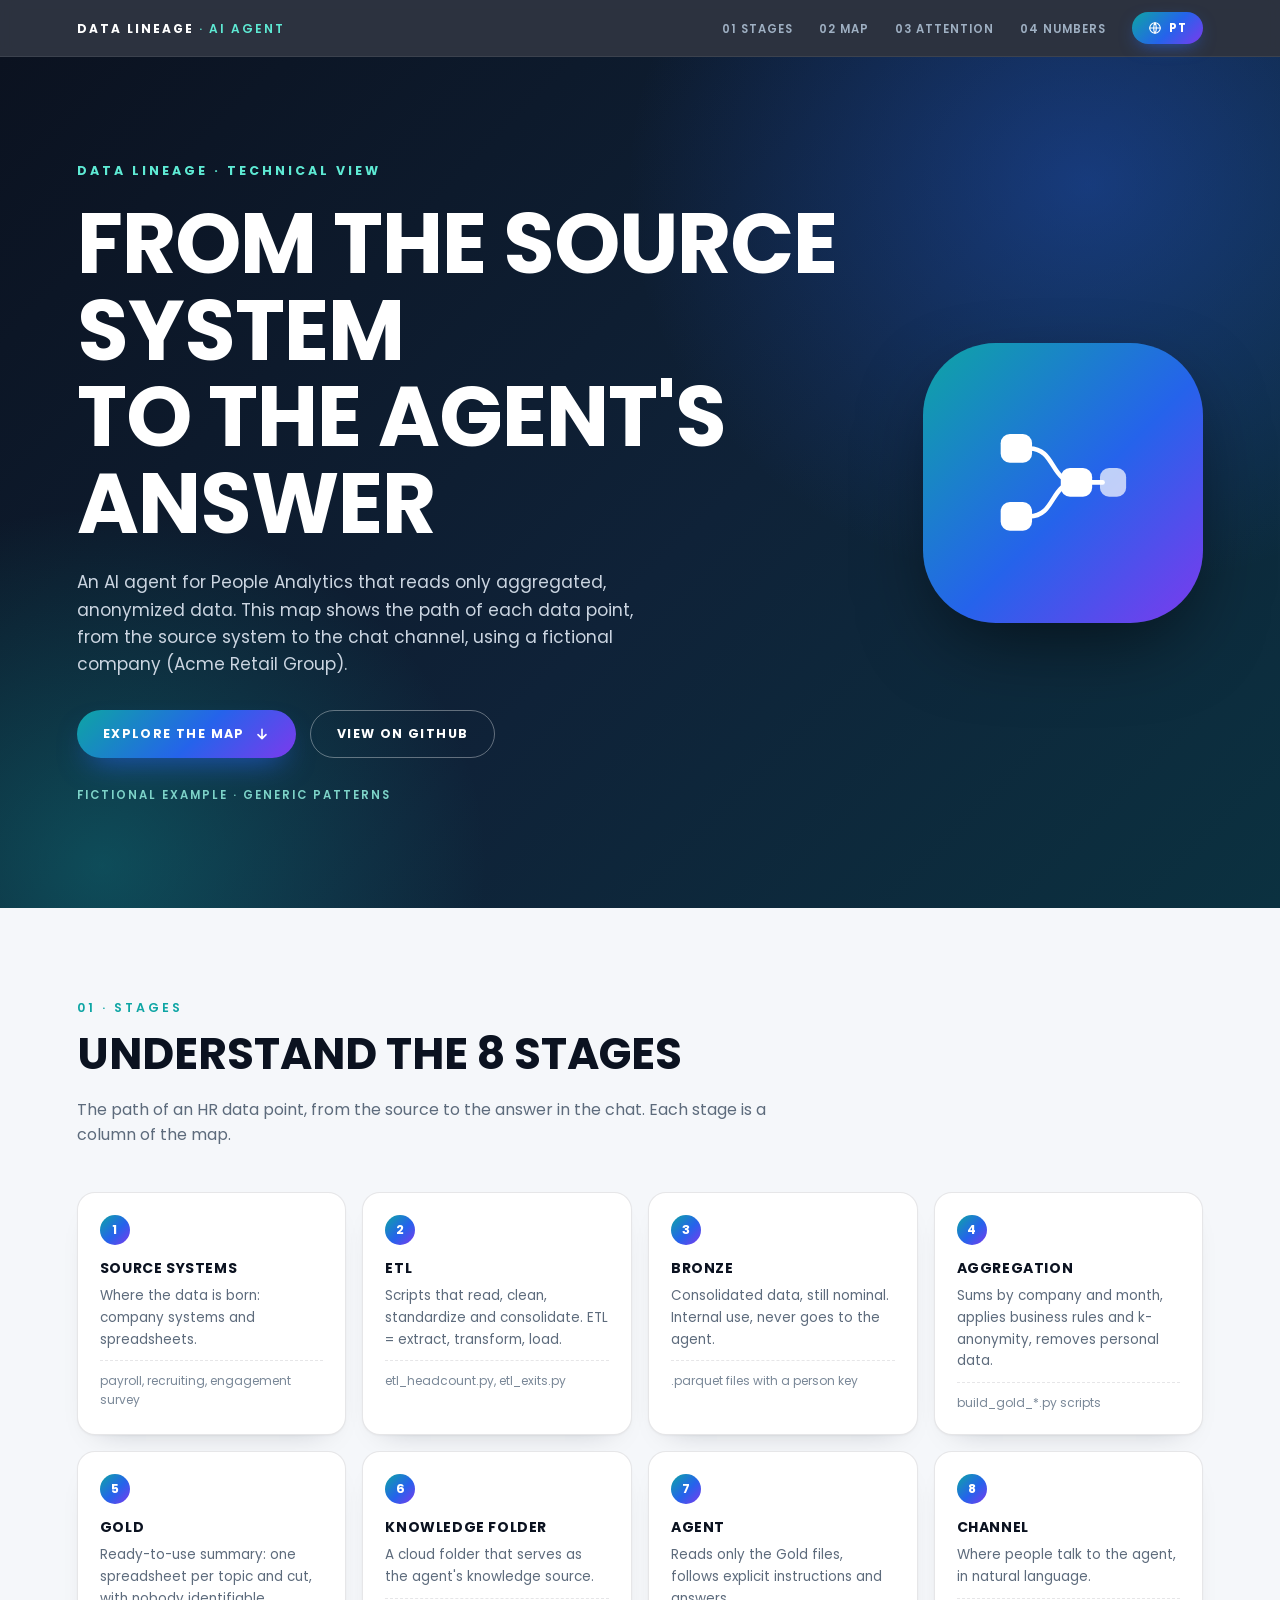
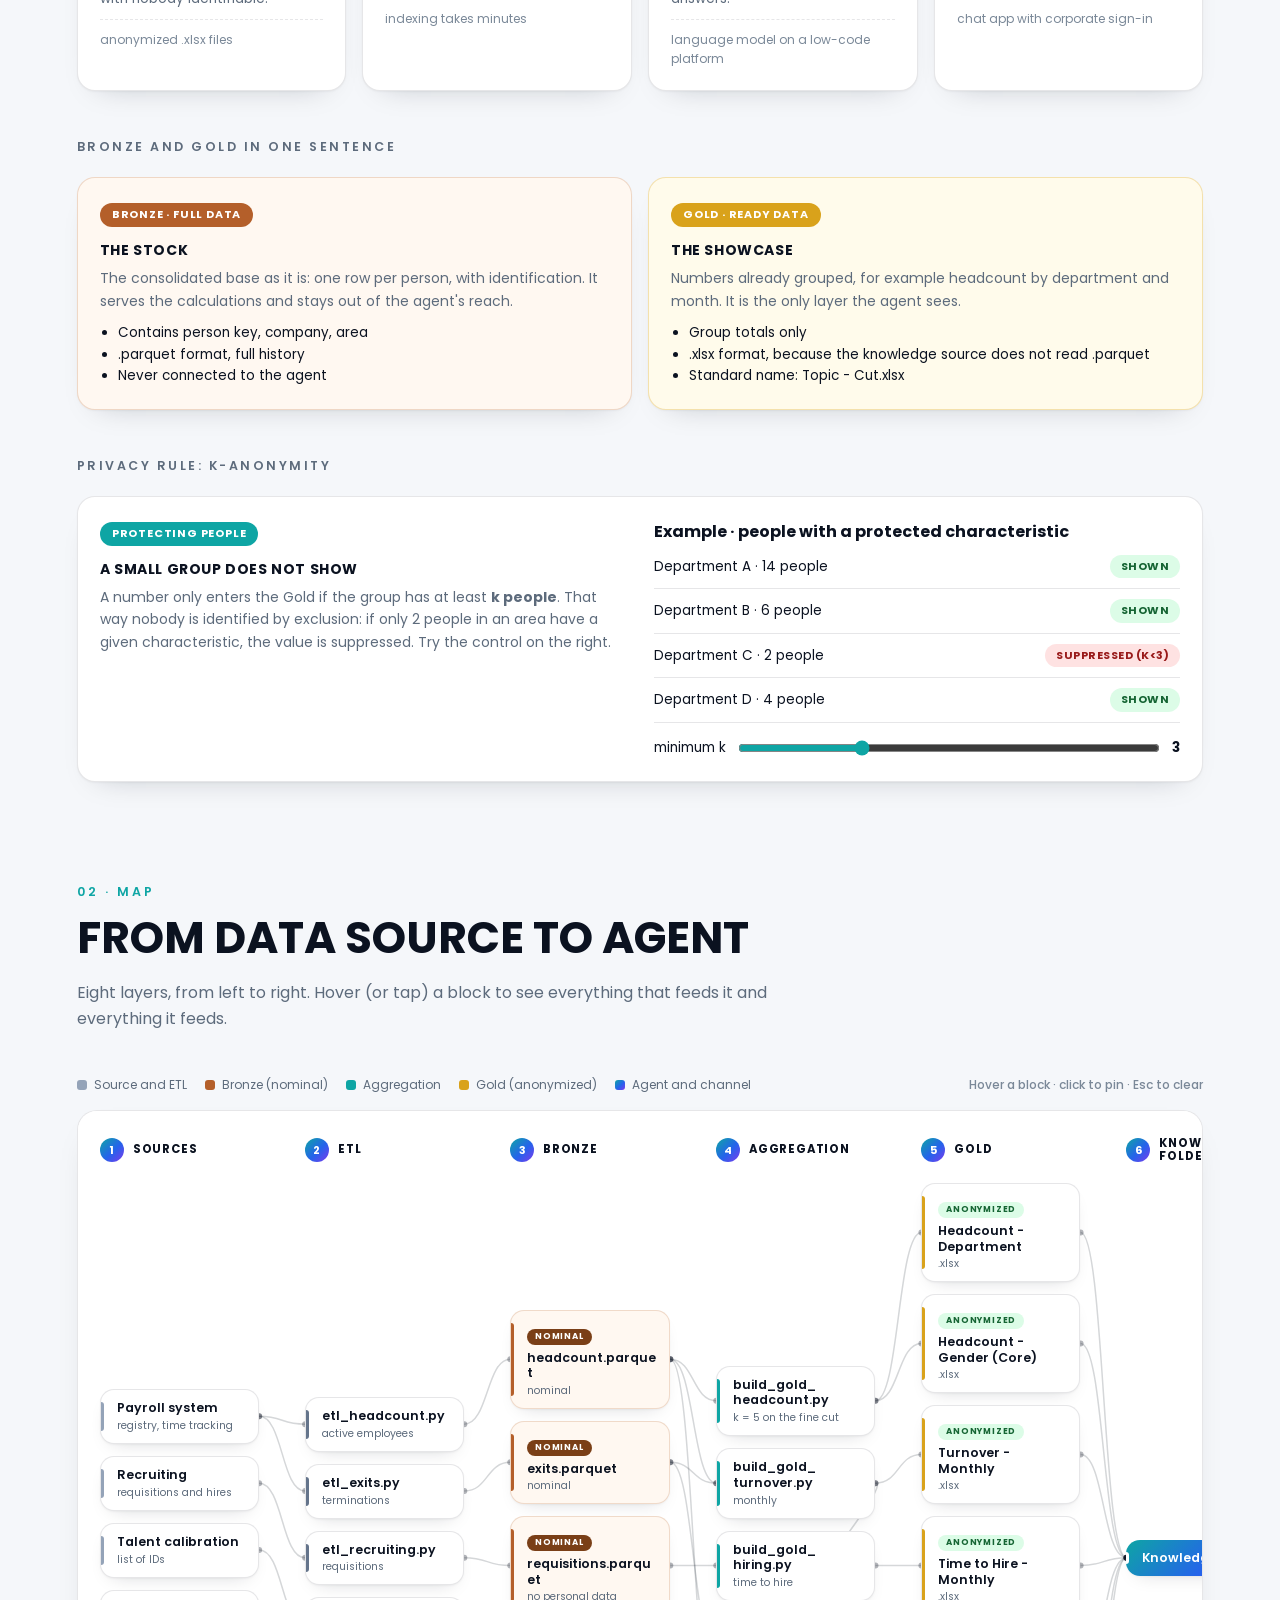
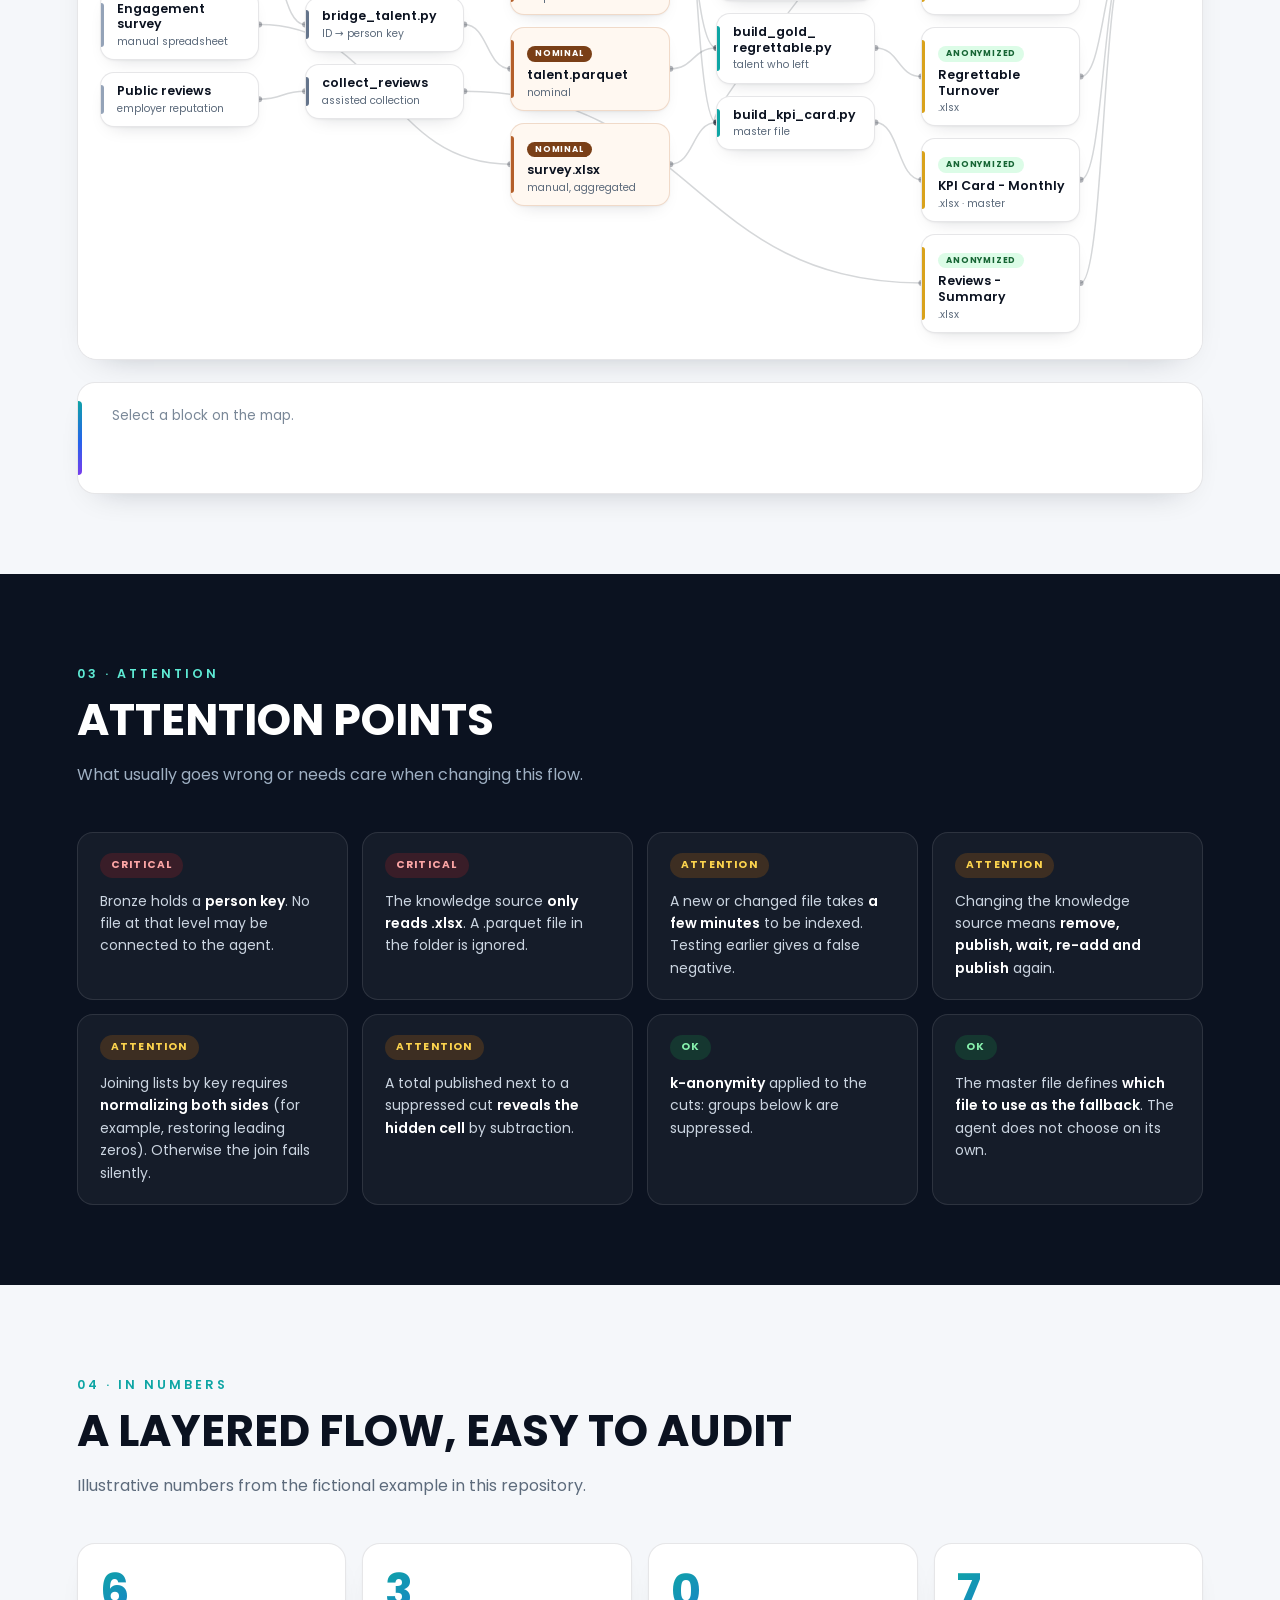
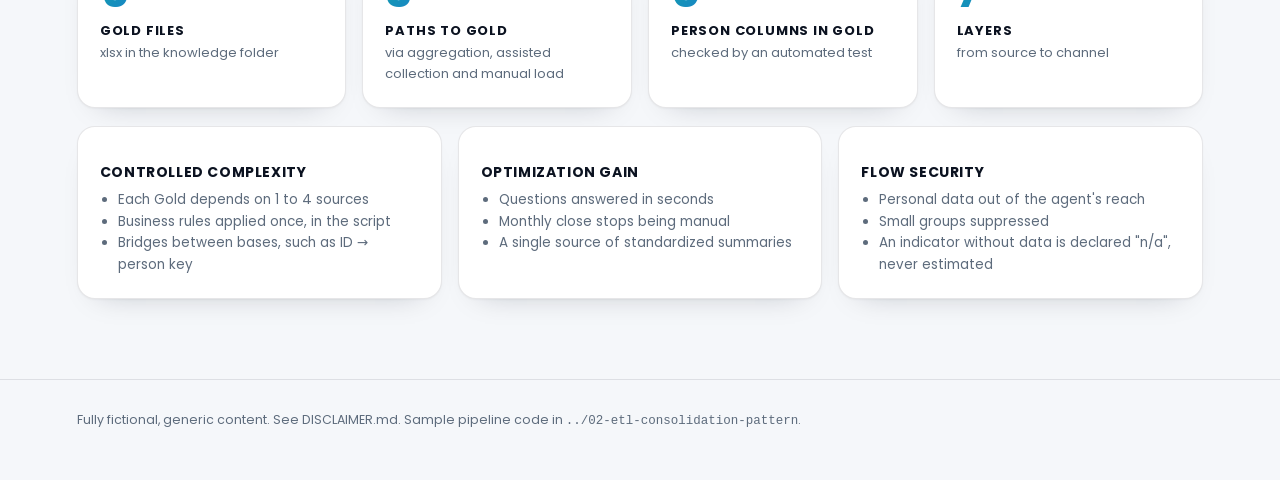
==== commit f6abb172: "Improve the map on phones, soften disclaimer wording, fix PT README - Map: touch-aware hint ("tap / " ====
--- a/projects/01-ai-agent-data-lineage/index.html
+++ b/projects/01-ai-agent-data-lineage/index.html
@@ -23,7 +23,7 @@
 <script>document.documentElement.className+=" js"</script>
 <link rel="preconnect" href="https://fonts.googleapis.com"><link rel="preconnect" href="https://fonts.gstatic.com" crossorigin>
 <link rel="stylesheet" href="https://fonts.googleapis.com/css2?family=Poppins:wght@300;400;500;600;700&display=swap" media="print" onload="this.media='all'"><noscript><link rel="stylesheet" href="https://fonts.googleapis.com/css2?family=Poppins:wght@300;400;500;600;700&display=swap"></noscript>
-<link rel="stylesheet" href="assets/style.css?v=20261119c">
+<link rel="stylesheet" href="assets/style.css?v=20261124a">
 </head>
 <body>
 <nav>
@@ -171,11 +171,11 @@
 ["ks","ag"],["ag","ch"]]
 };
 const KIND={src:"Source",etl:"ETL",bronze:"Bronze",agg:"Aggregation",gold:"Gold",agent:"Agent and channel"};
-const T={none:"none",from:"Receives from:",feeds:"Feeds:",select:"Select a block on the map.",nominal:"Nominal",anon:"Anonymized",
+const T={none:"none",from:"Receives from:",feeds:"Feeds:",select:"Select a block on the map.",selectTouch:"Tap a block on the map.",hintTouch:"Tap a block · swipe the map sideways",nominal:"Nominal",anon:"Anonymized",
   shown:"shown",hidden:"suppressed (k<",demoTitle:"Example · people with a protected characteristic",
   minK:"minimum k",group:"Department",people:"people"};
 const GROUPS=[["A",14],["B",6],["C",2],["D",4]];
 </script>
-<script src="assets/map.js?v=20261119c"></script>
+<script src="assets/map.js?v=20261124a"></script>
 </body>
 </html>
--- a/projects/01-ai-agent-data-lineage/assets/style.css
+++ b/projects/01-ai-agent-data-lineage/assets/style.css
@@ -158,4 +158,13 @@
 .capture nav,.capture .cover,.capture section:not(#mapa),.capture footer{display:none}
 .capture #mapa{padding:36px 40px 40px}
 .capture #mapa .label,.capture #mapa .intro{display:none}
-.capture .scroller{overflow:visible}+.capture .scroller{overflow:visible}
+/* ---------- phones: detail card pinned to the bottom, tighter nav, larger tap targets ---------- */
+section#mapa{overflow:visible}
+@media(max-width:760px){
+  #detail.has-sel{position:sticky;bottom:10px;z-index:60;margin-top:14px;padding:14px 18px 14px 24px;min-height:0;max-height:38vh;overflow:auto;box-shadow:0 -8px 30px -10px rgba(11,18,32,.4),0 14px 34px -22px rgba(11,18,32,.3)}
+  #detail.has-sel h3{font-size:15px}
+  #detail.has-sel p{font-size:12.5px}
+  nav a{padding:8px 2px}
+}
+@media(max-width:560px){nav{position:static}}
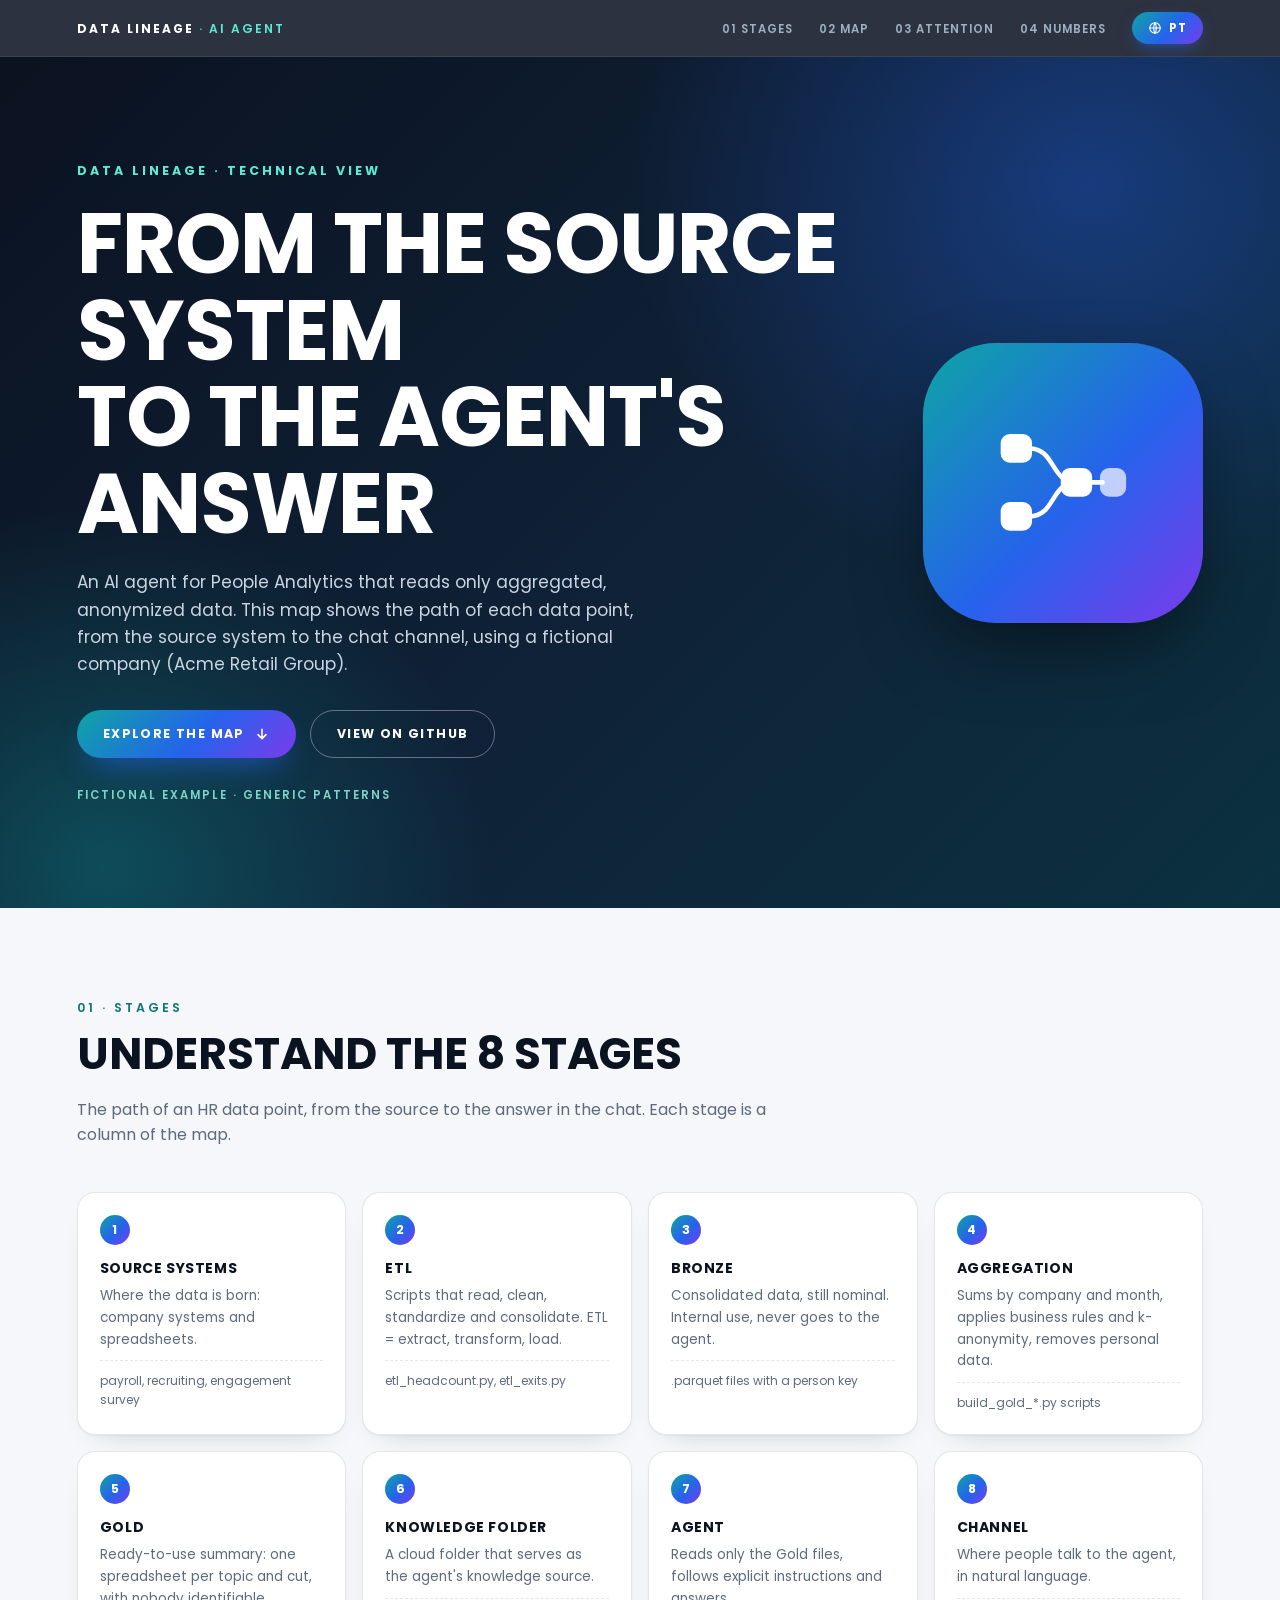
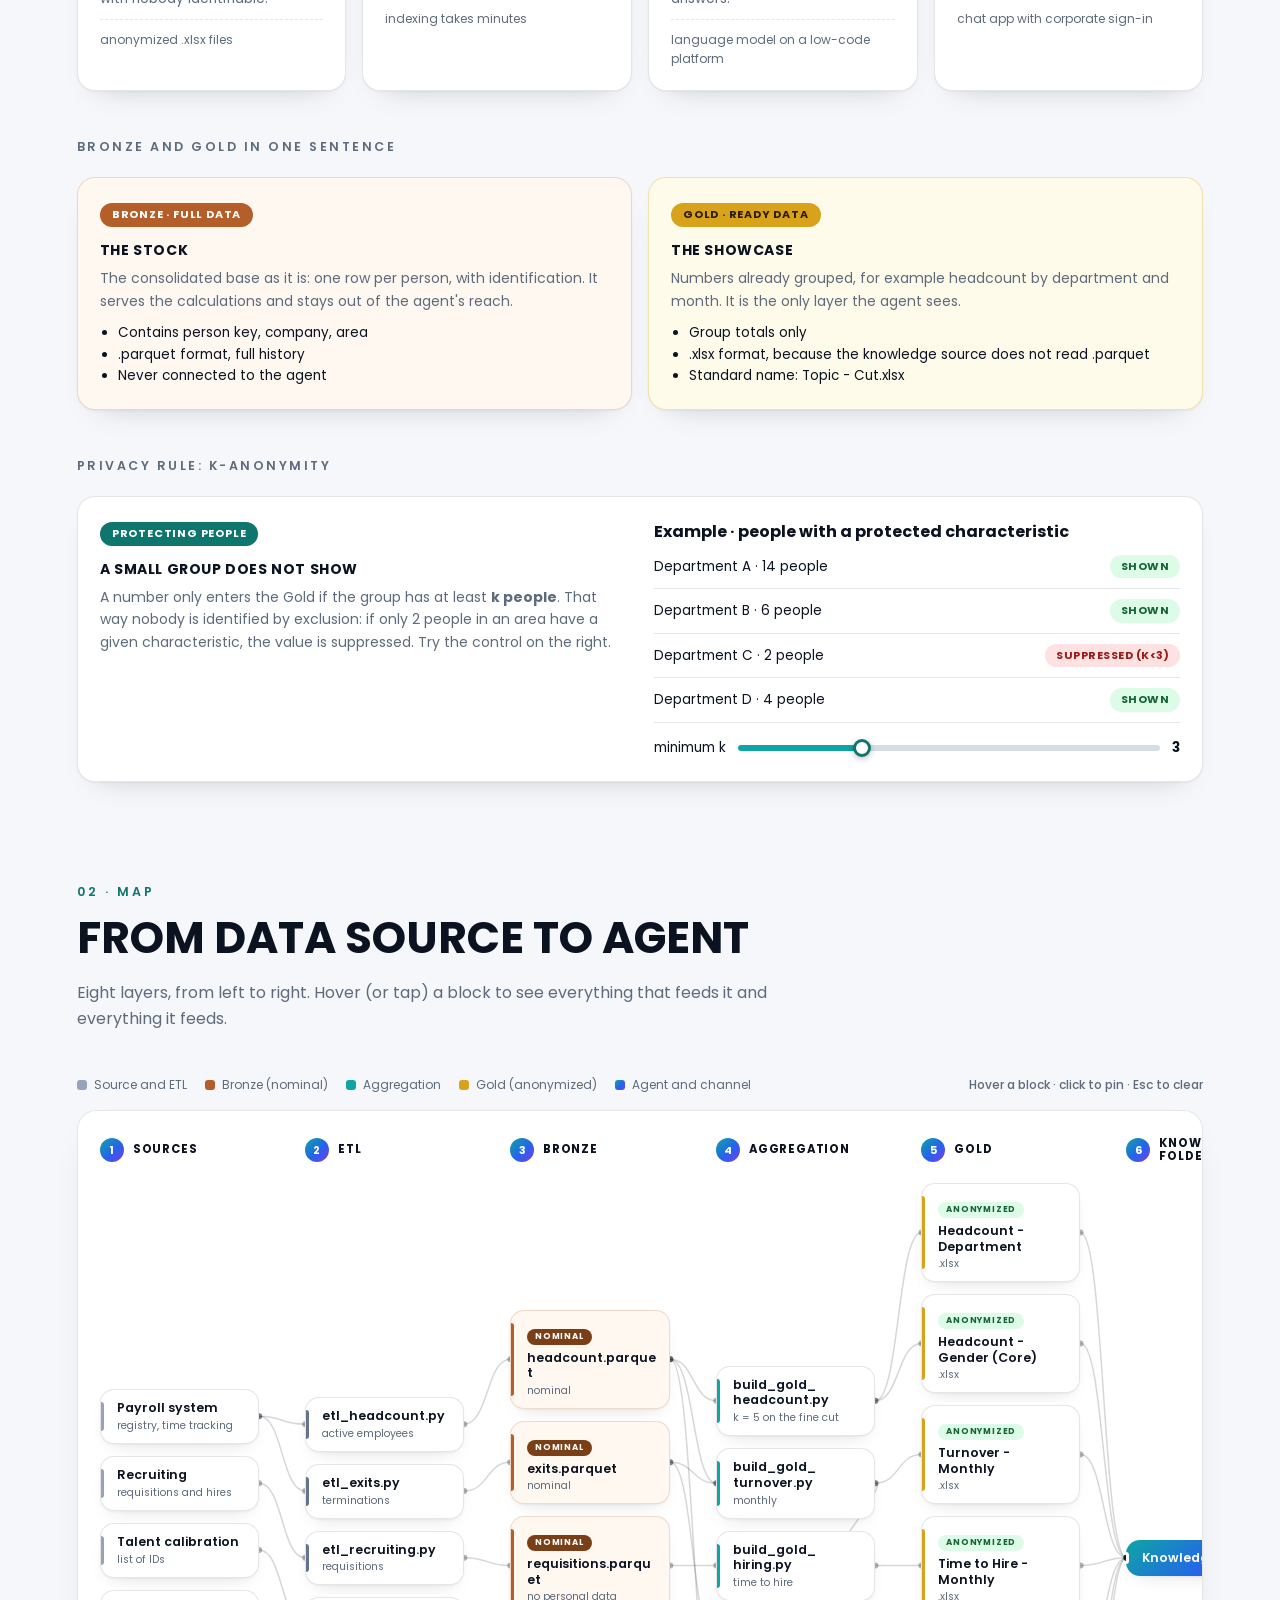
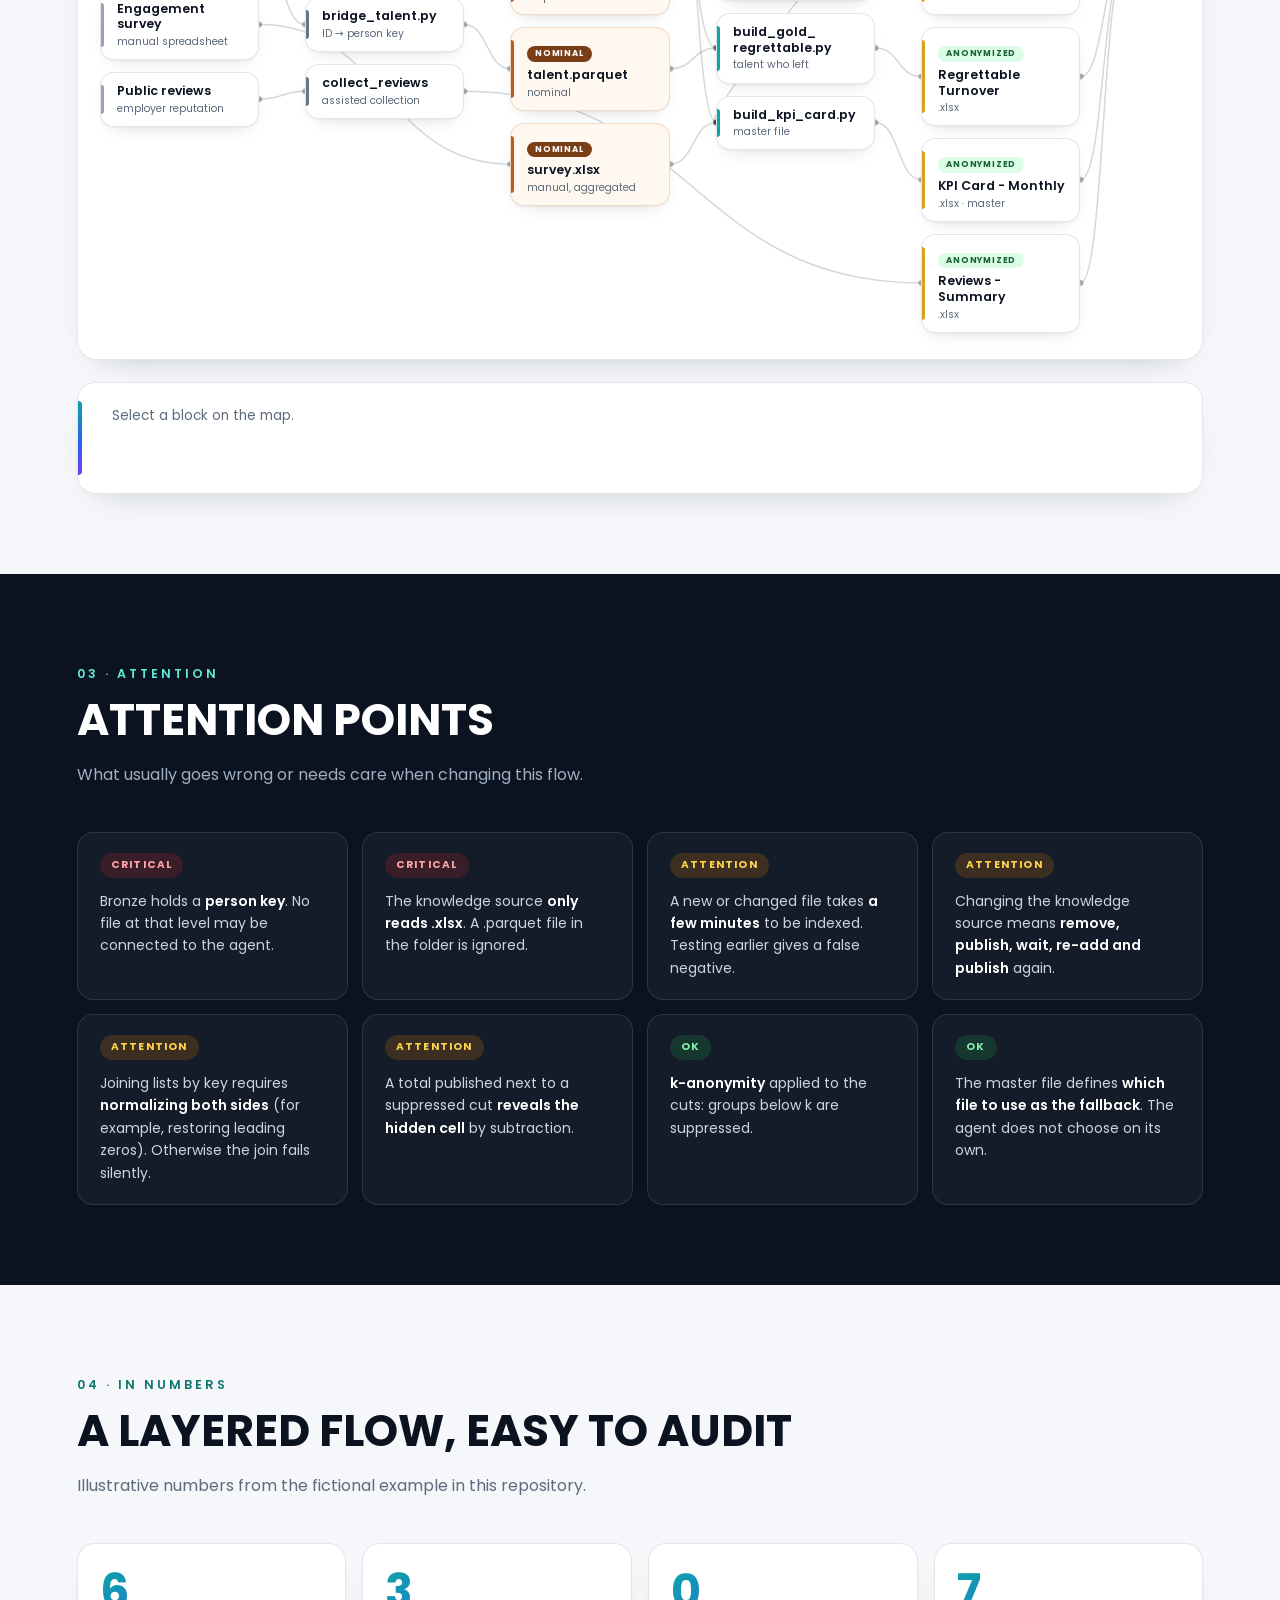
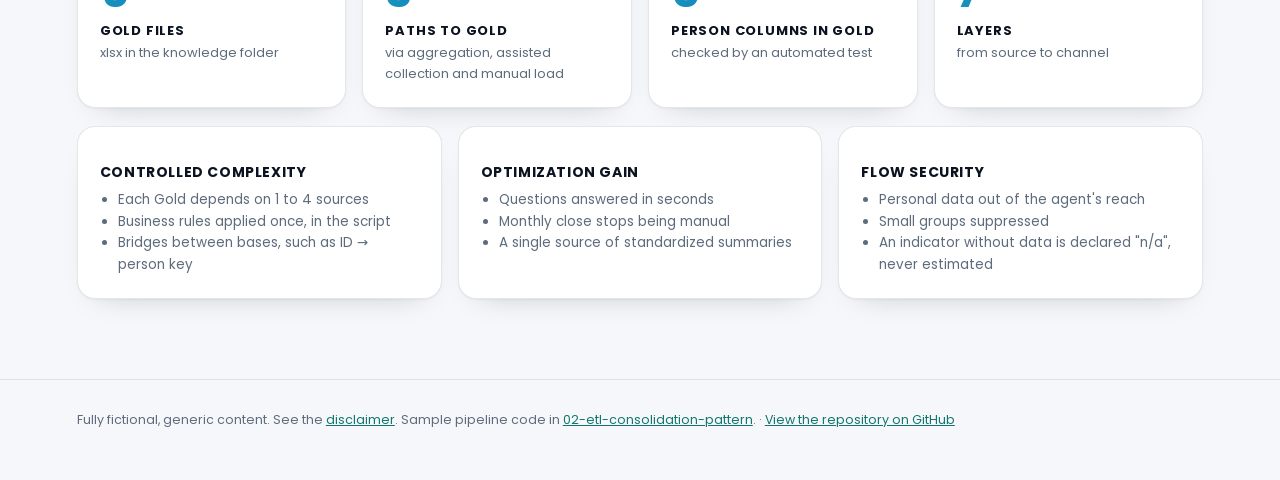
==== commit 6fb43f97: "Fix text contrast, restyle the k slider, add footer links - Contrast (WCAG AA): darker teal for labe" ====
--- a/projects/01-ai-agent-data-lineage/index.html
+++ b/projects/01-ai-agent-data-lineage/index.html
@@ -23,7 +23,7 @@
 <script>document.documentElement.className+=" js"</script>
 <link rel="preconnect" href="https://fonts.googleapis.com"><link rel="preconnect" href="https://fonts.gstatic.com" crossorigin>
 <link rel="stylesheet" href="https://fonts.googleapis.com/css2?family=Poppins:wght@300;400;500;600;700&display=swap" media="print" onload="this.media='all'"><noscript><link rel="stylesheet" href="https://fonts.googleapis.com/css2?family=Poppins:wght@300;400;500;600;700&display=swap"></noscript>
-<link rel="stylesheet" href="assets/style.css?v=20261124a">
+<link rel="stylesheet" href="assets/style.css?v=20261124b">
 </head>
 <body>
 <nav>
@@ -125,7 +125,7 @@
   </div>
 </section>
 
-<footer>Fully fictional, generic content. See DISCLAIMER.md. Sample pipeline code in <code>../02-etl-consolidation-pattern</code>.</footer>
+<footer>Fully fictional, generic content. See the <a href="https://github.com/Gustavo-Analytics/people-analytics-catalog/blob/main/DISCLAIMER.md">disclaimer</a>. Sample pipeline code in <a href="https://github.com/Gustavo-Analytics/people-analytics-catalog/tree/main/projects/02-etl-consolidation-pattern">02-etl-consolidation-pattern</a>. · <a href="https://github.com/Gustavo-Analytics/people-analytics-catalog">View the repository on GitHub</a></footer>
 
 <script>
 const DATA={
@@ -176,6 +176,6 @@
   minK:"minimum k",group:"Department",people:"people"};
 const GROUPS=[["A",14],["B",6],["C",2],["D",4]];
 </script>
-<script src="assets/map.js?v=20261124a"></script>
+<script src="assets/map.js?v=20261124b"></script>
 </body>
 </html>
--- a/projects/01-ai-agent-data-lineage/assets/style.css
+++ b/projects/01-ai-agent-data-lineage/assets/style.css
@@ -1,7 +1,7 @@
 /* Data lineage map: shared styles. Neutral palette, Poppins, uppercase titles. */
 :root{
   --ink:#0b1220;--paper:#f5f7fa;--card:#fff;--muted:#5d6b7c;--line:rgba(11,18,32,.1);
-  --teal:#0ea5a4;--blue:#2563eb;--violet:#7c3aed;
+  --teal:#0ea5a4;--teal-text:#0f766e;--blue:#2563eb;--violet:#7c3aed;
   --grad:linear-gradient(135deg,#0ea5a4 0%,#2563eb 55%,#7c3aed 100%);
   --src:#94a3b8;--etl:#64748b;--bronze:#b45f2a;--agg:#0ea5a4;--gold:#d9a21b;
   --ok:#16a34a;--warn:#d97706;--crit:#dc2626;
@@ -10,7 +10,7 @@
 html{scroll-behavior:smooth}
 body{font-family:'Poppins',system-ui,-apple-system,'Segoe UI',sans-serif;background:var(--paper);color:var(--ink);line-height:1.6;-webkit-font-smoothing:antialiased}
 ::selection{background:var(--teal);color:#fff}
-a{color:var(--teal)}
+a{color:var(--teal-text)}
 
 /* ---------- navigation ---------- */
 nav{position:sticky;top:0;z-index:100;display:flex;align-items:center;justify-content:space-between;gap:16px;padding:12px 6%;
@@ -40,7 +40,7 @@
 section{position:relative;padding:90px 6% 80px;overflow:hidden}
 section.sl{background:var(--paper);color:var(--ink)}
 section.sd{background:var(--ink);color:#fff}
-section .label{font-size:12.5px;font-weight:600;letter-spacing:3px;text-transform:uppercase;margin-bottom:12px;color:var(--teal)}
+section .label{font-size:12.5px;font-weight:600;letter-spacing:3px;text-transform:uppercase;margin-bottom:12px;color:var(--teal-text)}
 section.sd .label{color:#5eead4}
 section h2{font-size:clamp(26px,4vw,44px);font-weight:700;text-transform:uppercase;line-height:1.1;max-width:900px;margin-bottom:18px}
 section p.intro{max-width:700px;color:var(--muted);font-size:16px;margin-bottom:44px}
@@ -55,17 +55,23 @@
 .etp .n{width:30px;height:30px;border-radius:50%;background:var(--grad);color:#fff;display:grid;place-items:center;font-weight:700;font-size:12.5px}
 .etp h4,.tier h4,.pillar h4{font-size:14px;font-weight:700;text-transform:uppercase;letter-spacing:.6px;margin:12px 0 6px}
 .etp p{font-size:13.5px;color:var(--muted);margin-bottom:10px}
-.ex{font-size:12px;color:#7a8898;border-top:1px dashed var(--line);padding-top:10px}
+.ex{font-size:12px;color:#5d6b7c;border-top:1px dashed var(--line);padding-top:10px}
 .duo{display:grid;grid-template-columns:repeat(auto-fit,minmax(300px,1fr));gap:16px}
-.pill{display:inline-block;font-size:11px;font-weight:700;letter-spacing:.8px;text-transform:uppercase;padding:3px 12px;border-radius:99px;color:#fff;background:var(--teal)}
+.pill{display:inline-block;font-size:11px;font-weight:700;letter-spacing:.8px;text-transform:uppercase;padding:3px 12px;border-radius:99px;color:#fff;background:var(--teal-text)}
 .tier.bronze{background:#fff8f1;border-color:rgba(180,95,42,.22)}.tier.bronze .pill{background:var(--bronze)}
-.tier.gold{background:#fffbeb;border-color:rgba(217,162,27,.3)}.tier.gold .pill{background:var(--gold)}
+.tier.gold{background:#fffbeb;border-color:rgba(217,162,27,.3)}.tier.gold .pill{background:var(--gold);color:#2b1d00}
 .tier p{color:var(--muted);margin-bottom:10px;font-size:14px}.tier ul{padding-left:18px;font-size:13.5px}
 .kanon{display:grid;grid-template-columns:repeat(auto-fit,minmax(280px,1fr));gap:28px;align-items:start}
 .kanon p{color:var(--muted);font-size:14px}
 .kdemo .r{display:flex;justify-content:space-between;align-items:center;padding:10px 0;border-bottom:1px solid var(--line);font-size:13.5px}
 .kdemo label{display:flex;gap:12px;align-items:center;font-size:13.5px;margin-top:14px}
-.kdemo input{accent-color:var(--teal);flex:1}
+.kdemo input[type=range]{-webkit-appearance:none;appearance:none;flex:1;height:18px;background:transparent;cursor:pointer}
+.kdemo input[type=range]::-webkit-slider-runnable-track{height:6px;border-radius:99px;background:linear-gradient(to right,var(--teal) 0,var(--teal) var(--p,28.57%),#d6dde4 var(--p,28.57%),#d6dde4 100%)}
+.kdemo input[type=range]::-webkit-slider-thumb{-webkit-appearance:none;width:18px;height:18px;margin-top:-6px;border-radius:50%;background:#fff;border:3px solid var(--teal-text);box-shadow:0 2px 6px rgba(11,18,32,.25)}
+.kdemo input[type=range]::-moz-range-track{height:6px;border-radius:99px;background:#d6dde4}
+.kdemo input[type=range]::-moz-range-progress{height:6px;border-radius:99px;background:var(--teal)}
+.kdemo input[type=range]::-moz-range-thumb{width:12px;height:12px;border-radius:50%;background:#fff;border:3px solid var(--teal-text)}
+.kdemo input[type=range]:focus-visible{outline:2px solid var(--teal);outline-offset:4px;border-radius:99px}
 .chip{font-size:11px;font-weight:700;letter-spacing:.5px;text-transform:uppercase;padding:3px 11px;border-radius:99px;background:#dcfce7;color:#166534}
 .chip.no{background:#fee2e2;color:#991b1b}
 
@@ -73,7 +79,7 @@
 .toolbar{display:flex;gap:18px;align-items:center;flex-wrap:wrap;font-size:12px;color:var(--muted);margin-bottom:16px}
 .lg{display:flex;align-items:center;gap:7px}
 .lg i{width:10px;height:10px;border-radius:3px;display:inline-block}
-.toolbar .hint{margin-left:auto;font-weight:500;color:#7a8898}
+.toolbar .hint{margin-left:auto;font-weight:500;color:#5d6b7c}
 .scroller{overflow-x:auto;background:var(--card);border:1px solid var(--line);border-radius:20px;box-shadow:0 14px 34px -24px rgba(11,18,32,.35)}
 .stage{position:relative;display:flex;justify-content:space-between;gap:46px;padding:22px 22px 26px;min-width:1640px}
 #wires{position:absolute;left:0;top:0;pointer-events:none;overflow:visible}
@@ -105,12 +111,12 @@
 .dot{fill:rgba(11,18,32,.3);transition:fill .2s,opacity .2s}.dot.hot{fill:var(--teal)}.dot.dim{opacity:.1}
 #detail{margin-top:22px;background:var(--card);border:1px solid var(--line);border-radius:18px;padding:22px 28px 22px 34px;min-height:112px;position:relative;box-shadow:0 14px 34px -22px rgba(11,18,32,.3)}
 #detail:before{content:"";position:absolute;left:0;top:18px;bottom:18px;width:4px;border-radius:0 4px 4px 0;background:var(--grad)}
-#detail .meta{font-size:11px;font-weight:600;text-transform:uppercase;letter-spacing:2px;color:var(--teal);margin-bottom:6px}
+#detail .meta{font-size:11px;font-weight:600;text-transform:uppercase;letter-spacing:2px;color:var(--teal-text);margin-bottom:6px}
 #detail h3{font-size:17px;font-weight:700;margin-bottom:6px}
 #detail p{font-size:13.5px;color:var(--muted);max-width:900px}
-#detail .chain{margin-top:12px;font-size:12px;color:#7a8898}
+#detail .chain{margin-top:12px;font-size:12px;color:#5d6b7c}
 #detail .chain b{color:var(--ink);font-weight:600}
-#detail .idle{font-size:13.5px;color:#7a8898}
+#detail .idle{font-size:13.5px;color:#5d6b7c}
 
 /* ---------- attention (dark) ---------- */
 .grid-attn{display:grid;grid-template-columns:repeat(4,minmax(0,1fr));gap:14px}
